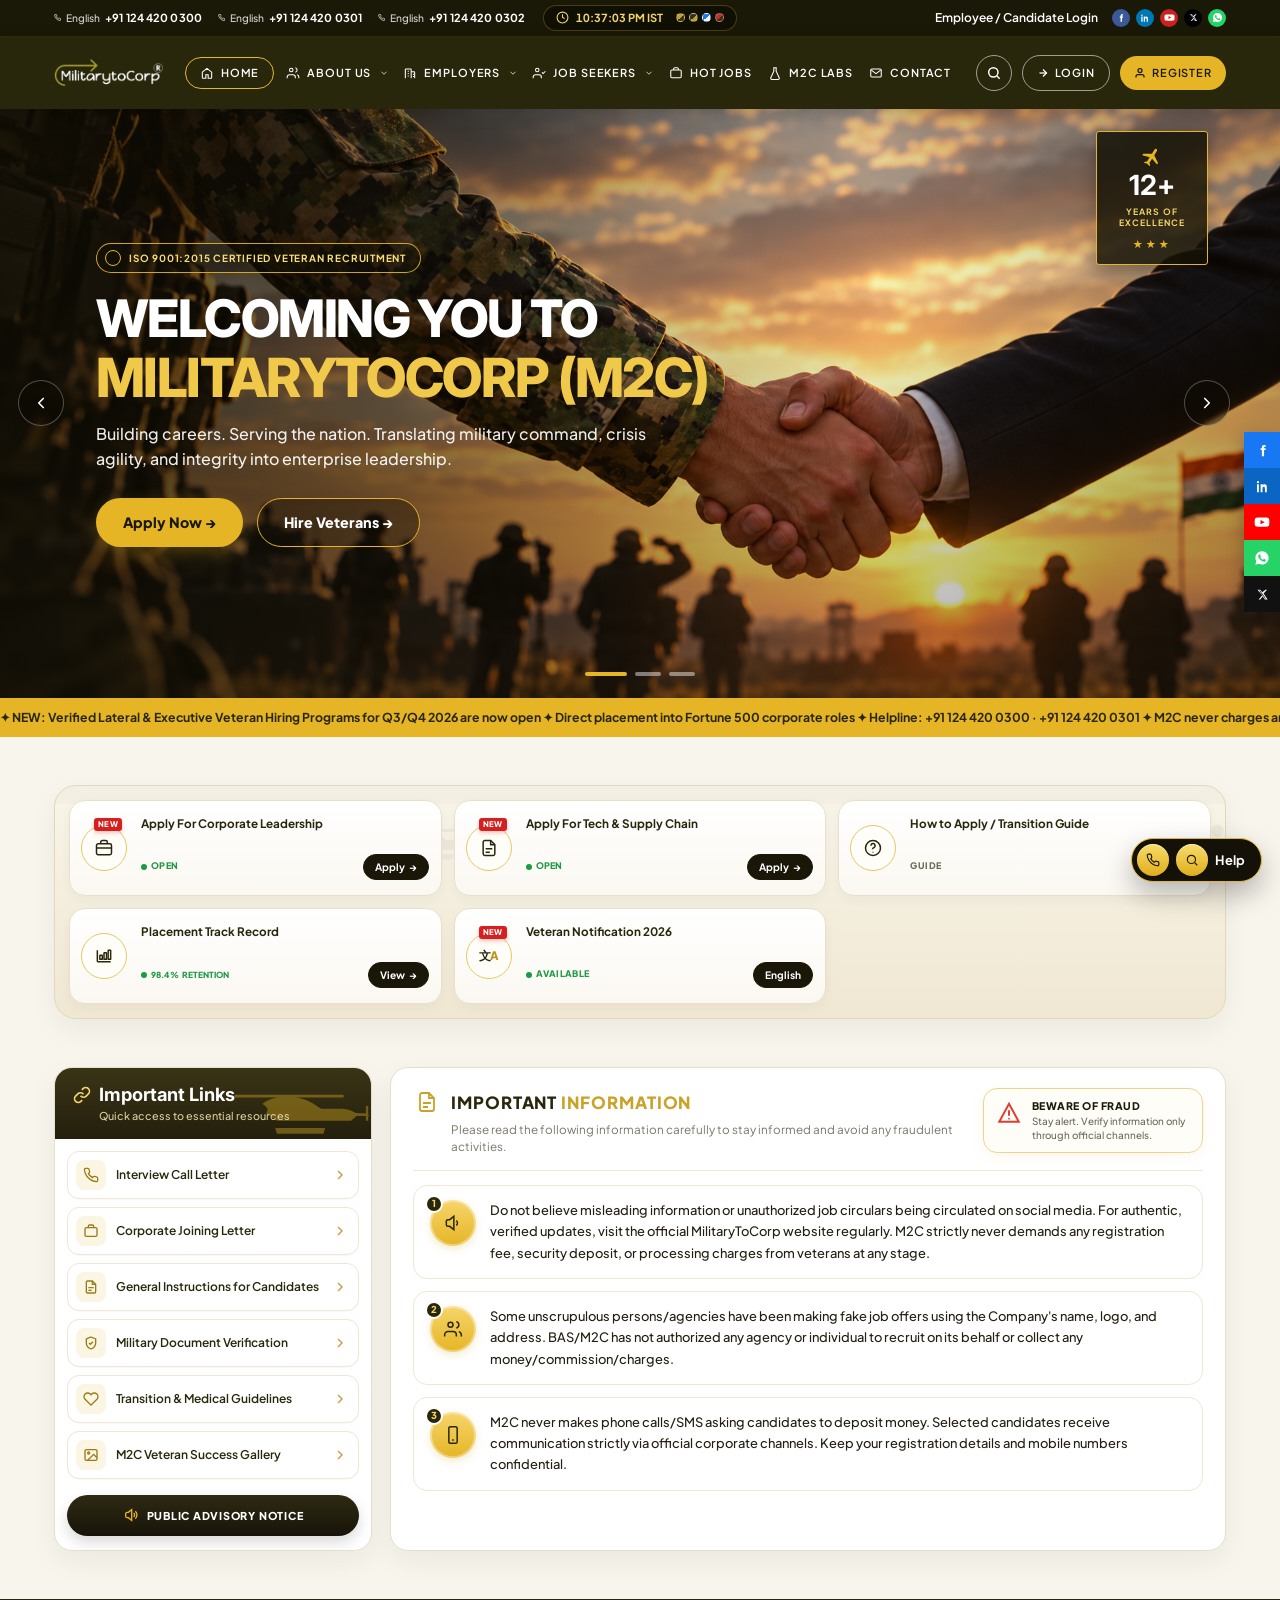
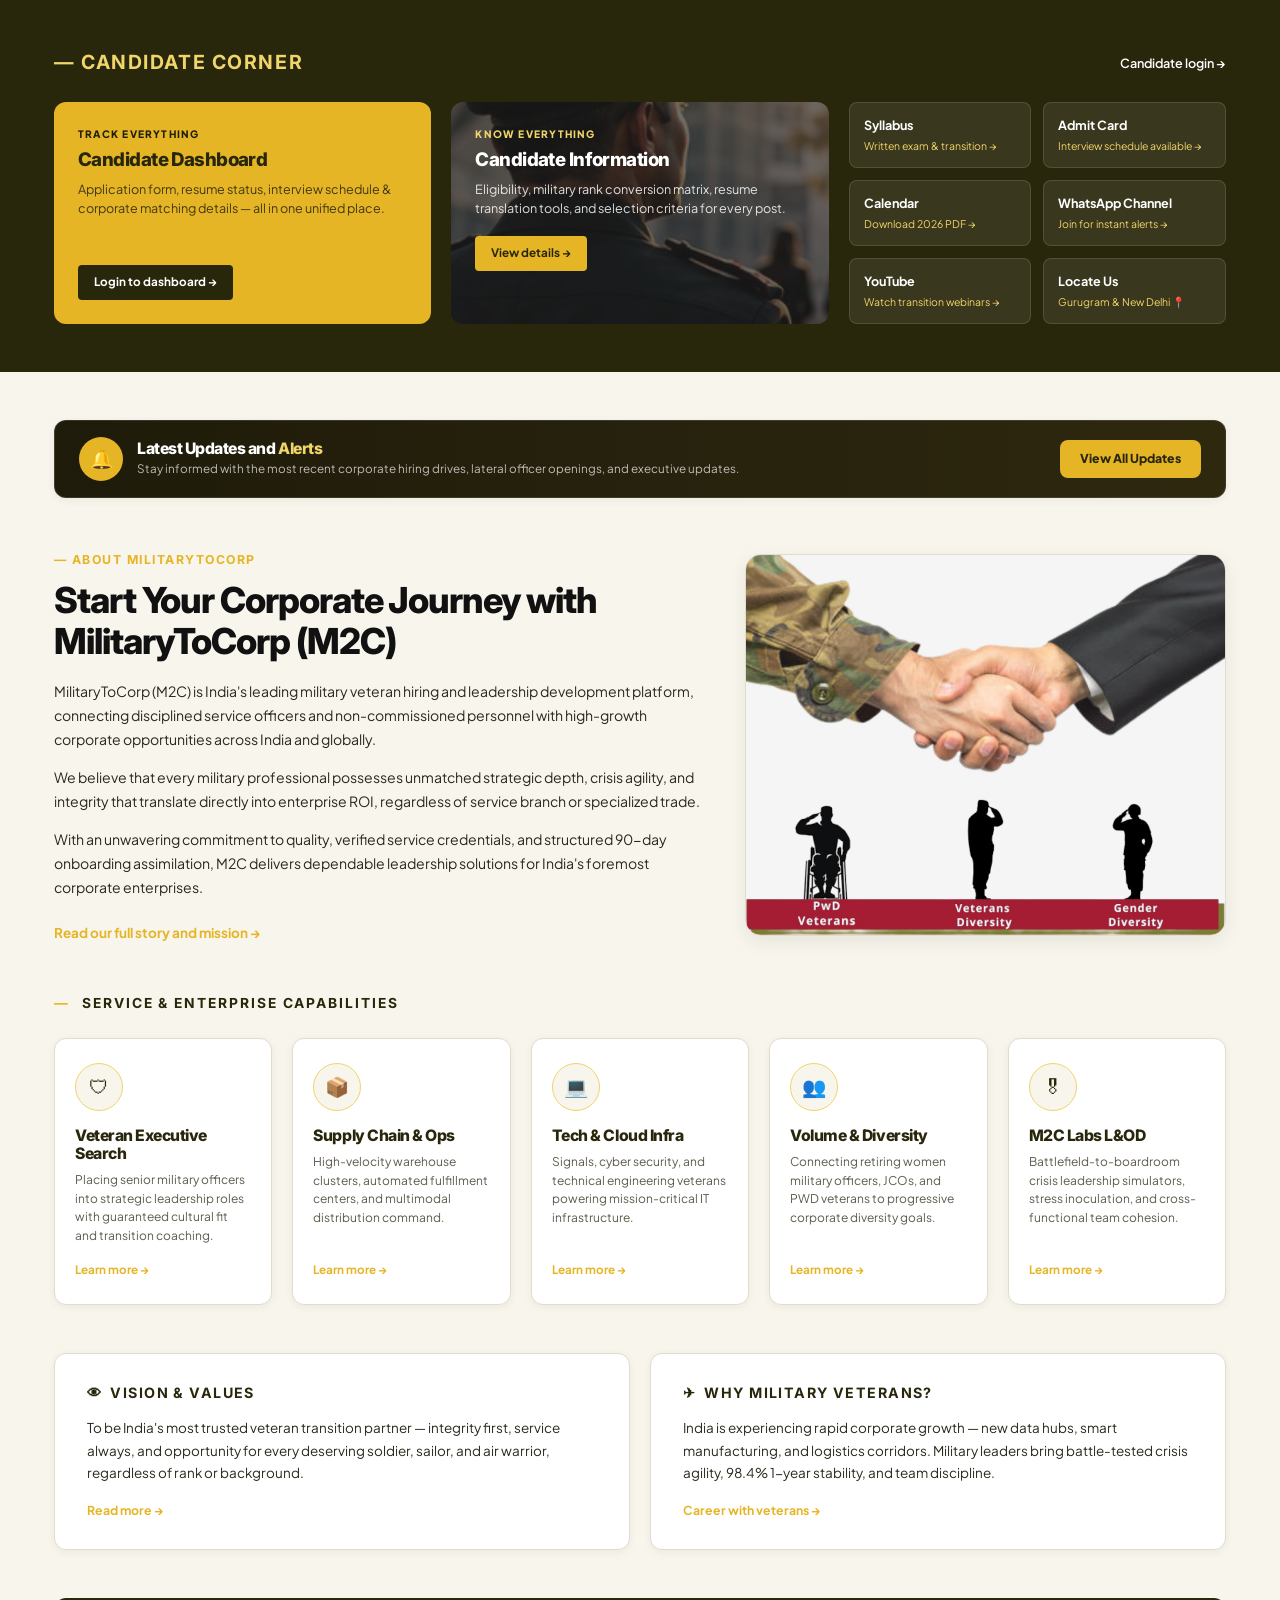
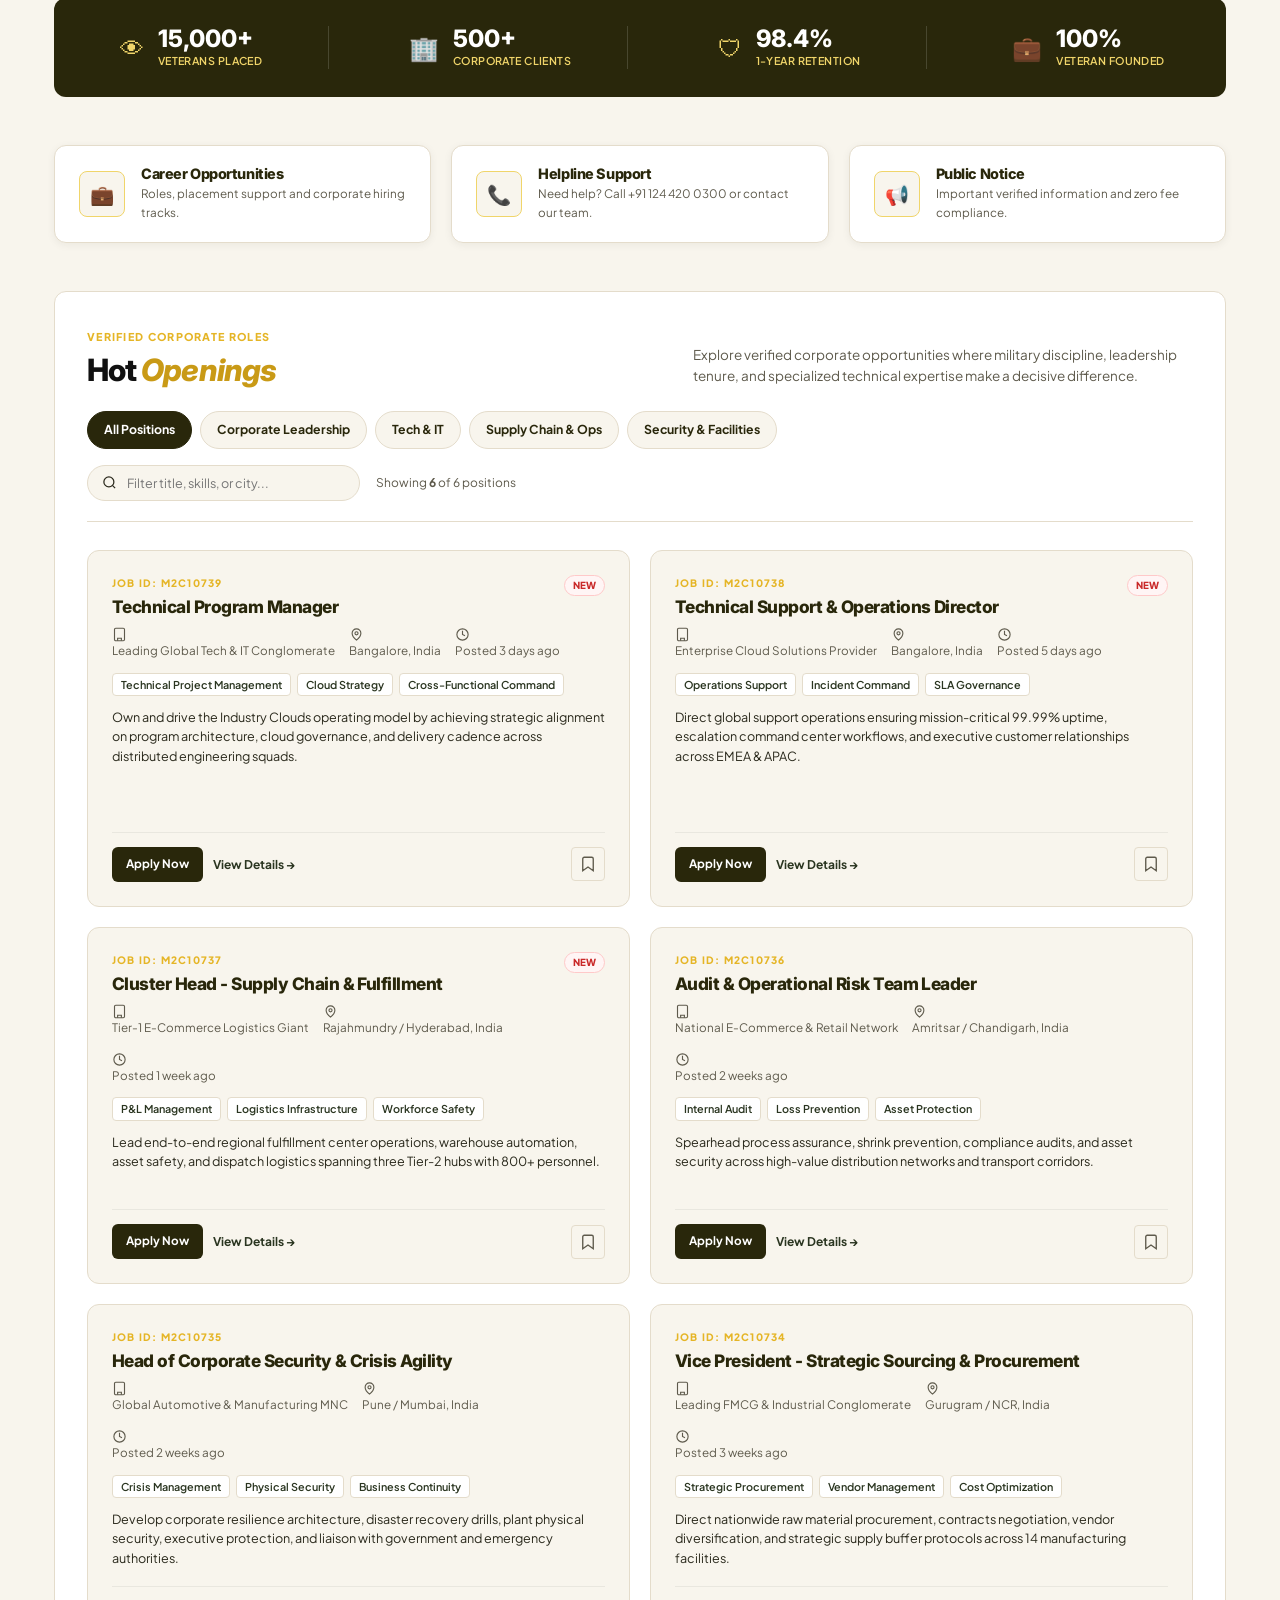
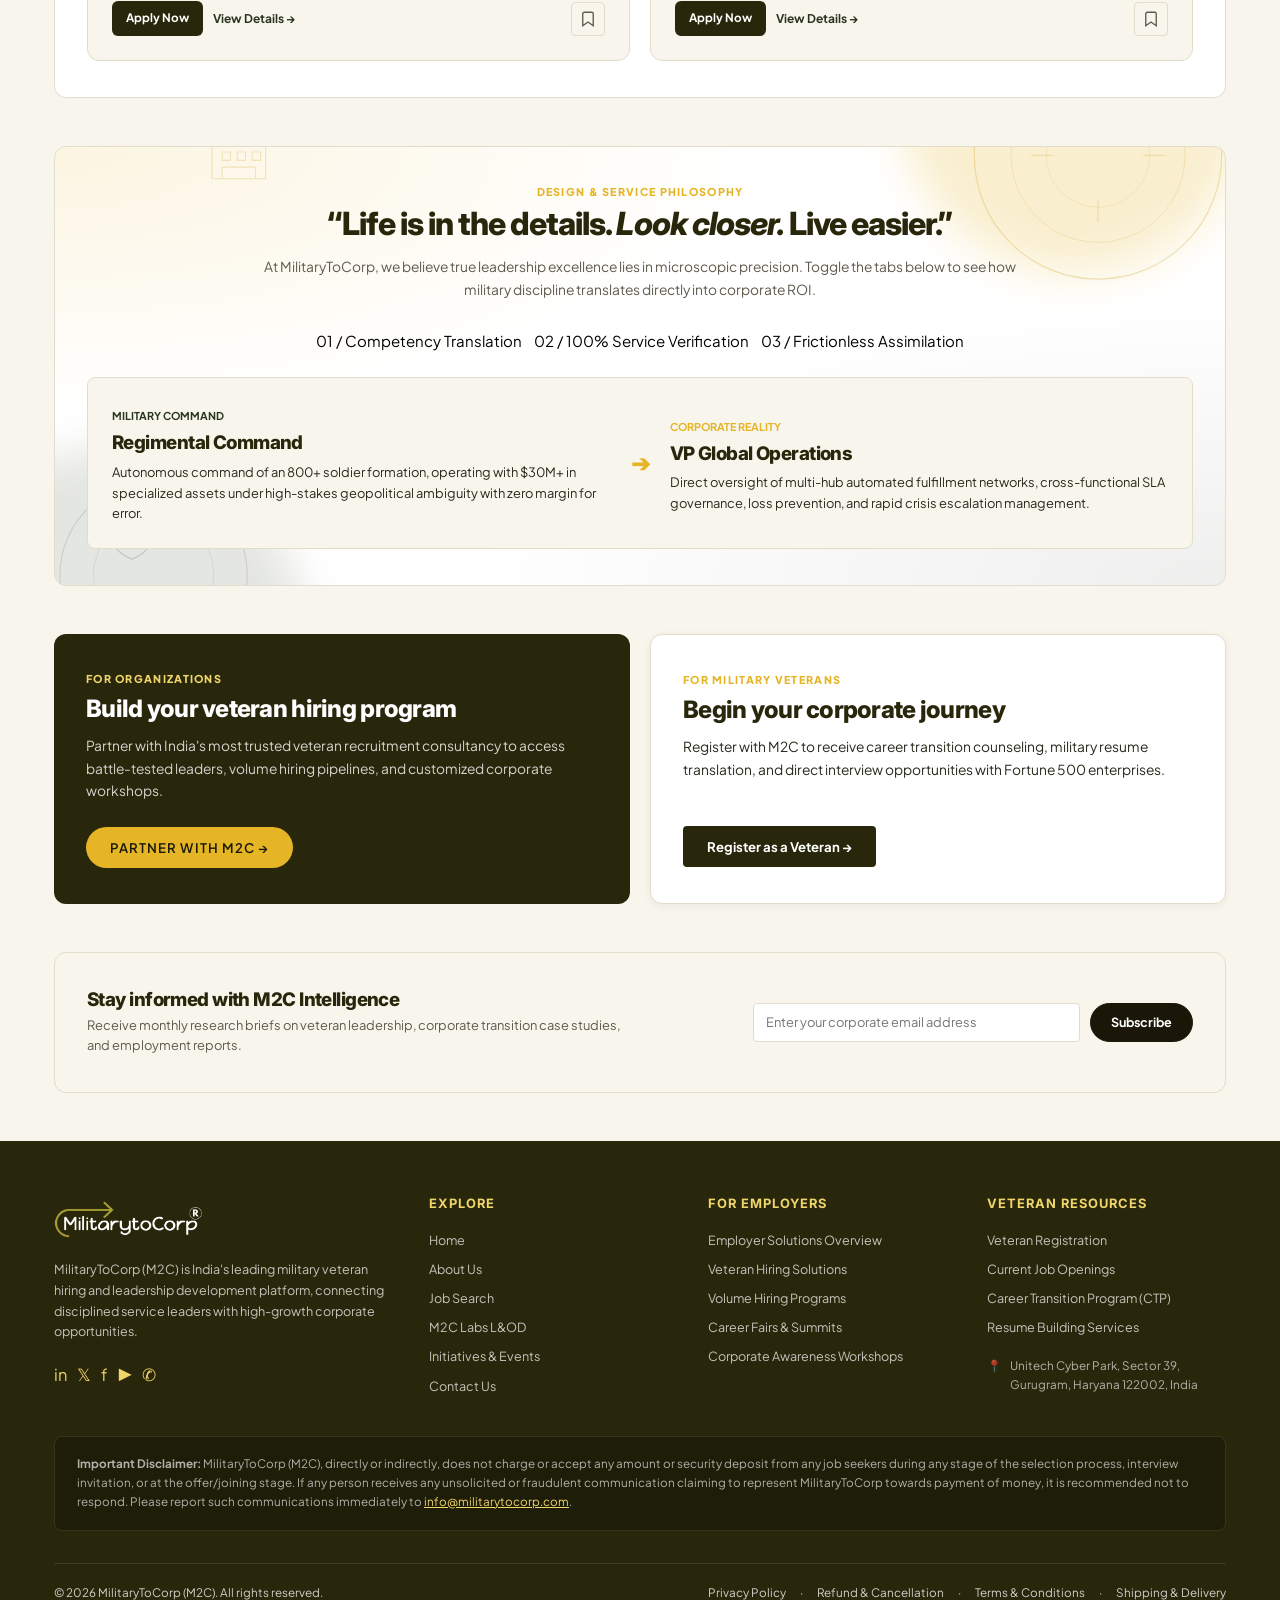
==== index.html @ 1c0c1bf8 "Publish the MilitaryToCorp site so it can be hosted from GitHub and Vercel. Co-authored-by: Cursor <" ====
<!DOCTYPE html>
<html lang="en">
<head>
  <meta charset="UTF-8">
  <meta name="viewport" content="width=device-width, initial-scale=1.0">
  <meta name="description" content="MilitaryToCorp (M2C) connects India's military veterans with corporate opportunities through veteran hiring, lateral leadership search, and executive L&OD programs.">
  <meta name="theme-color" content="#29270B">
  <link rel="preload" as="image" href="assets/GoldenHourMilitaryPartnership.png">
  <title>MilitaryToCorp (M2C) | Leadership Beyond Service — Veteran Hiring &amp; Corporate Talent</title>
  <link rel="preconnect" href="https://fonts.googleapis.com">
  <link rel="preconnect" href="https://fonts.gstatic.com" crossorigin>
  <link rel="stylesheet" href="styles.css">
</head>
<body>

  <!-- =========================================================================
       1. TOP CONTACT STRIP (Reference Screenshot 1)
       ========================================================================= -->
  <aside class="top-contact-bar" aria-label="Contact and System Info">
    <div class="container top-contact-inner">
      
      <!-- Phone numbers -->
      <div class="top-phone-list">
        <a href="tel:+911244200300" class="top-phone-item">
          <svg width="13" height="13" viewBox="0 0 24 24" fill="none" stroke="currentColor" stroke-width="2.2"><path d="M22 16.92v3a2 2 0 0 1-2.18 2 19.79 19.79 0 0 1-8.63-3.07 19.5 19.5 0 0 1-6-6 19.79 19.79 0 0 1-3.07-8.67A2 2 0 0 1 4.11 2h3a2 2 0 0 1 2 1.72 12.84 12.84 0 0 0 .7 2.81 2 2 0 0 1-.45 2.11L8.09 9.91a16 16 0 0 0 6 6l1.27-1.27a2 2 0 0 1 2.11-.45 12.84 12.84 0 0 0 2.81.7A2 2 0 0 1 22 16.92z"/></svg>
          <small>English</small> <strong>+91 124 420 0300</strong>
        </a>
        <a href="tel:+911244200301" class="top-phone-item">
          <svg width="13" height="13" viewBox="0 0 24 24" fill="none" stroke="currentColor" stroke-width="2.2"><path d="M22 16.92v3a2 2 0 0 1-2.18 2 19.79 19.79 0 0 1-8.63-3.07 19.5 19.5 0 0 1-6-6 19.79 19.79 0 0 1-3.07-8.67A2 2 0 0 1 4.11 2h3a2 2 0 0 1 2 1.72 12.84 12.84 0 0 0 .7 2.81 2 2 0 0 1-.45 2.11L8.09 9.91a16 16 0 0 0 6 6l1.27-1.27a2 2 0 0 1 2.11-.45 12.84 12.84 0 0 0 2.81.7A2 2 0 0 1 22 16.92z"/></svg>
          <small>English</small> <strong>+91 124 420 0301</strong>
        </a>
        <a href="tel:+911244200302" class="top-phone-item">
          <svg width="13" height="13" viewBox="0 0 24 24" fill="none" stroke="currentColor" stroke-width="2.2"><path d="M22 16.92v3a2 2 0 0 1-2.18 2 19.79 19.79 0 0 1-8.63-3.07 19.5 19.5 0 0 1-6-6 19.79 19.79 0 0 1-3.07-8.67A2 2 0 0 1 4.11 2h3a2 2 0 0 1 2 1.72 12.84 12.84 0 0 0 .7 2.81 2 2 0 0 1-.45 2.11L8.09 9.91a16 16 0 0 0 6 6l1.27-1.27a2 2 0 0 1 2.11-.45 12.84 12.84 0 0 0 2.81.7A2 2 0 0 1 22 16.92z"/></svg>
          <small>English</small> <strong>+91 124 420 0302</strong>
        </a>
      </div>

      <!-- Live Clock & Theme Dots -->
      <div class="top-clock-pill">
        <svg width="13" height="13" viewBox="0 0 24 24" fill="none" stroke="currentColor" stroke-width="2"><circle cx="12" cy="12" r="10"/><polyline points="12 6 12 12 16 14"/></svg>
        <span id="liveClock">12:20:00 PM IST</span>
        <div class="top-theme-dots" title="Color Accessibility Harmony">
          <span class="theme-dot" style="background: linear-gradient(135deg, #c59e2a 50%, #373315 50%);"></span>
          <span class="theme-dot" style="background: linear-gradient(135deg, #2a3520 50%, #c59e2a 50%);"></span>
          <span class="theme-dot" style="background: linear-gradient(135deg, #1877f2 50%, #faf7ef 50%);"></span>
          <span class="theme-dot" style="background: linear-gradient(135deg, #c92a2a 50%, #373315 50%);"></span>
        </div>
      </div>

      <!-- Right Group: Login & Social Icons -->
      <div class="top-right-group">
        <a href="https://www.militarytocorp.com/job-seeker/login" class="top-auth-text-link" target="_blank" rel="noopener">Employee / Candidate Login</a>
        <div class="top-social-icons">
          <a href="https://www.facebook.com/militarytocorp" class="top-social-icon social-fb" target="_blank" rel="noopener" aria-label="Facebook"><svg viewBox="0 0 24 24" width="10" height="10" fill="currentColor" aria-hidden="true"><path d="M14.5 8.5V6.8c0-.7.5-1 1.2-1H17V3h-2.2C12.2 3 11 4.4 11 6.6v1.9H9v2.8h2V21h3.5v-9.7h2.3l.4-2.8h-2.7z"/></svg></a>
          <a href="https://www.linkedin.com/company/militarytocorp/" class="top-social-icon social-in" target="_blank" rel="noopener" aria-label="LinkedIn"><svg viewBox="0 0 24 24" width="10" height="10" fill="currentColor" aria-hidden="true"><path d="M4.7 3.3a1.8 1.8 0 1 0 0 3.6 1.8 1.8 0 0 0 0-3.6zM3.2 8.3h3V21h-3V8.3zM9.3 8.3h2.9v1.7h.1c.4-.8 1.4-1.6 2.9-1.6 3.1 0 3.7 2 3.7 4.7V21h-3v-5.6c0-1.3 0-3-1.8-3s-2.1 1.4-2.1 2.9V21h-3V8.3z"/></svg></a>
          <a href="https://www.youtube.com/@militarytocorp" class="top-social-icon social-yt" target="_blank" rel="noopener" aria-label="YouTube"><svg viewBox="0 0 24 24" width="11" height="11" fill="currentColor" aria-hidden="true"><path d="M23 12.2s0-3.2-.4-4.6c-.2-.9-.9-1.6-1.8-1.8C19.2 5.4 12 5.4 12 5.4s-7.2 0-8.8.4c-.9.2-1.6.9-1.8 1.8C1 9 1 12.2 1 12.2s0 3.2.4 4.6c.2.9.9 1.6 1.8 1.8 1.6.4 8.8.4 8.8.4s7.2 0 8.8-.4c.9-.2 1.6-.9 1.8-1.8.4-1.4.4-4.6.4-4.6zM9.8 15.5v-6.6l6.2 3.3-6.2 3.3z"/></svg></a>
          <a href="https://twitter.com/militarytocorp" class="top-social-icon social-tw" target="_blank" rel="noopener" aria-label="X (Twitter)"><svg viewBox="0 0 24 24" width="9" height="9" fill="currentColor" aria-hidden="true"><path d="M17.6 3H20.4l-6.4 7.3L21.5 21h-5.1l-4-5.2L7.7 21H4.8l6.8-7.8L2.7 3h5.2l3.6 4.8L17.6 3zm-1 16.2h1.6L7.5 4.7H5.8l10.8 14.5z"/></svg></a>
          <a href="https://whatsapp.com/channel/0029VbAuo9C6xCSLjGIOFV0A" class="top-social-icon social-wa" target="_blank" rel="noopener" aria-label="WhatsApp"><svg viewBox="0 0 24 24" width="11" height="11" fill="currentColor" aria-hidden="true"><path d="M12.04 2C6.58 2 2.15 6.4 2.15 11.83c0 1.74.46 3.44 1.34 4.94L2 22l5.39-1.41a10 10 0 0 0 4.65 1.18h.01c5.46 0 9.89-4.4 9.89-9.83C21.94 6.4 17.5 2 12.04 2zm5.76 14.15c-.24.67-1.4 1.28-1.94 1.36-.5.08-1.12.11-1.81-.11-.41-.14-.95-.31-1.63-.61-2.87-1.24-4.74-4.13-4.88-4.32-.14-.19-1.16-1.54-1.16-2.94s.73-2.08 1-2.37c.24-.27.64-.4 1.02-.4.12 0 .23 0 .33.01.3.01.44.03.64.49.24.57.82 1.98.89 2.12.07.15.12.32.02.51-.09.19-.14.31-.28.48-.14.16-.29.36-.41.48-.14.14-.28.29-.12.56.16.27.7 1.15 1.5 1.86 1.03.92 1.9 1.2 2.17 1.34.27.13.43.11.59-.07.16-.18.68-.79.86-1.06.18-.27.36-.22.6-.13.24.09 1.54.73 1.8.86.27.13.44.2.51.31.06.11.06.64-.18 1.31z"/></svg></a>
        </div>
      </div>

    </div>
  </aside>

  <!-- =========================================================================
       3. SOLID DARK OLIVE NAVIGATION BAR
       ========================================================================= -->
  <nav class="main-nav-bar" id="mainHeader" aria-label="Main Navigation">
    <div class="container main-nav-inner">

      <div class="nav-left-cluster">
        <a href="index.html" class="nav-brand-link" aria-label="MilitaryToCorp Homepage">
          <img src="assets/logo.png" alt="MilitaryToCorp" class="nav-brand-logo" width="150" height="36">
        </a>

      <!-- Primary Nav Menu -->
      <ul class="nav-menu-list">
        <li>
          <a href="index.html" class="nav-item-link is-home-active" aria-current="page">
            <svg class="nav-ico" width="14" height="14" viewBox="0 0 24 24" fill="none" stroke="currentColor" stroke-width="1.8" aria-hidden="true"><path d="M4 10.5 12 4l8 6.5V20a1 1 0 0 1-1 1h-5v-6H10v6H5a1 1 0 0 1-1-1z"/></svg>
            Home
          </a>
        </li>

        <!-- About Us Dropdown -->
        <li class="nav-item-dropdown">
          <button type="button" class="nav-dropdown-btn" aria-haspopup="true" aria-expanded="false">
            <svg class="nav-ico" width="14" height="14" viewBox="0 0 24 24" fill="none" stroke="currentColor" stroke-width="1.8" aria-hidden="true"><path d="M16 21v-2a4 4 0 0 0-4-4H6a4 4 0 0 0-4 4v2"/><circle cx="9" cy="7" r="3"/><path d="M22 21v-2a4 4 0 0 0-3-3.87"/><path d="M16 3.13a4 4 0 0 1 0 7.75"/></svg>
            About Us
            <svg class="nav-chev" width="10" height="10" viewBox="0 0 24 24" fill="none" stroke="currentColor" stroke-width="2.2"><polyline points="6 9 12 15 18 9"/></svg>
          </button>
          <div class="nav-dropdown-panel" role="menu">
            <a href="about-us.html" class="dropdown-link-item" role="menuitem">About Us Overview</a>
            <a href="about-us.html#philosophy" class="dropdown-link-item" role="menuitem">Our Philosophy</a>
            <a href="about-us.html#vision" class="dropdown-link-item" role="menuitem">Our Vision &amp; Values</a>
            <a href="about-us.html#mission" class="dropdown-link-item" role="menuitem">Our Mission</a>
            <a href="about-us.html#story" class="dropdown-link-item" role="menuitem">Our Story</a>
            <a href="about-us.html#people" class="dropdown-link-item" role="menuitem">Our Leadership Team</a>
          </div>
        </li>

        <!-- Employers Dropdown -->
        <li class="nav-item-dropdown">
          <button type="button" class="nav-dropdown-btn" aria-haspopup="true" aria-expanded="false">
            <svg class="nav-ico" width="14" height="14" viewBox="0 0 24 24" fill="none" stroke="currentColor" stroke-width="1.8" aria-hidden="true"><path d="M4 21V6a1 1 0 0 1 1-1h8a1 1 0 0 1 1 1v15"/><path d="M14 10h5a1 1 0 0 1 1 1v10"/><path d="M8 9h2M8 13h2M8 17h2M17 14h2M17 18h2"/></svg>
            Employers
            <svg class="nav-chev" width="10" height="10" viewBox="0 0 24 24" fill="none" stroke="currentColor" stroke-width="2.2"><polyline points="6 9 12 15 18 9"/></svg>
          </button>
          <div class="nav-dropdown-panel" role="menu">
            <a href="employers.html" class="dropdown-link-item" role="menuitem">Employer Solutions Overview</a>
            <a href="employers.html#hire-veterans" class="dropdown-link-item" role="menuitem">Veteran Hiring Solutions</a>
            <a href="employers.html#volume-hiring" class="dropdown-link-item" role="menuitem">Volume &amp; Diversity Hiring</a>
            <a href="employers.html#career-fairs" class="dropdown-link-item" role="menuitem">Career Fairs &amp; Summits</a>
          </div>
        </li>

        <!-- Job Seekers Dropdown -->
        <li class="nav-item-dropdown">
          <button type="button" class="nav-dropdown-btn" aria-haspopup="true" aria-expanded="false">
            <svg class="nav-ico" width="14" height="14" viewBox="0 0 24 24" fill="none" stroke="currentColor" stroke-width="1.8" aria-hidden="true"><path d="M16 21v-2a4 4 0 0 0-4-4H6a4 4 0 0 0-4 4v2"/><circle cx="9" cy="7" r="3"/><path d="m17 11 2 2 4-4"/></svg>
            Job Seekers
            <svg class="nav-chev" width="10" height="10" viewBox="0 0 24 24" fill="none" stroke="currentColor" stroke-width="2.2"><polyline points="6 9 12 15 18 9"/></svg>
          </button>
          <div class="nav-dropdown-panel" role="menu">
            <a href="job-search.html" class="dropdown-link-item" role="menuitem">Explore Job Search</a>
            <a href="https://www.militarytocorp.com/job-seeker/registration" class="dropdown-link-item" target="_blank" rel="noopener" role="menuitem">Veteran Registration</a>
            <a href="job-search.html#transition-services" class="dropdown-link-item" role="menuitem">Career Transition Program (CTP)</a>
            <a href="job-search.html#resume-services" class="dropdown-link-item" role="menuitem">Military Resume Translation</a>
          </div>
        </li>

        <li><a href="#hot-jobs" class="nav-item-link"><svg class="nav-ico" width="14" height="14" viewBox="0 0 24 24" fill="none" stroke="currentColor" stroke-width="1.8" aria-hidden="true"><rect x="3" y="7" width="18" height="13" rx="2"/><path d="M8 7V5a2 2 0 0 1 2-2h4a2 2 0 0 1 2 2v2"/></svg>Hot Jobs</a></li>
        <li><a href="m2c-labs.html" class="nav-item-link"><svg class="nav-ico" width="14" height="14" viewBox="0 0 24 24" fill="none" stroke="currentColor" stroke-width="1.8" aria-hidden="true"><path d="M9 3h6M10 3v6L4.8 20.2A2 2 0 0 0 6.6 23h10.8a2 2 0 0 0 1.8-2.8L14 9V3"/></svg>M2C Labs</a></li>
        <li><a href="contact-us.html" class="nav-item-link"><svg class="nav-ico" width="14" height="14" viewBox="0 0 24 24" fill="none" stroke="currentColor" stroke-width="1.8" aria-hidden="true"><rect x="3" y="5" width="18" height="14" rx="2"/><path d="m4 7 8 6 8-6"/></svg>Contact</a></li>
      </ul>
      </div>

      <!-- Right Nav Buttons -->
      <div class="nav-actions-right">
        <a href="job-search.html" class="nav-search-btn" aria-label="Search jobs">
          <svg width="16" height="16" viewBox="0 0 24 24" fill="none" stroke="currentColor" stroke-width="2.2"><circle cx="11" cy="11" r="7"/><line x1="20.5" y1="20.5" x2="16.5" y2="16.5"/></svg>
        </a>
        <a href="https://www.militarytocorp.com/job-seeker/login" class="nav-btn-outline" target="_blank" rel="noopener">
          <svg width="12" height="12" viewBox="0 0 24 24" fill="none" stroke="currentColor" stroke-width="2.5"><line x1="5" y1="12" x2="19" y2="12"/><polyline points="12 5 19 12 12 19"/></svg>
          Login
        </a>
        <a href="https://www.militarytocorp.com/job-seeker/registration" class="nav-btn-gold" target="_blank" rel="noopener">
          <svg width="12" height="12" viewBox="0 0 24 24" fill="none" stroke="currentColor" stroke-width="2.5"><path d="M20 21v-2a4 4 0 0 0-4-4H8a4 4 0 0 0-4 4v2"/><circle cx="12" cy="7" r="4"/></svg>
          Register
        </a>
        <button type="button" class="nav-menu-toggle" id="menuToggle" aria-label="Toggle navigation menu">
          ☰
        </button>
      </div>

    </div>
  </nav>

  <!-- Mobile Drawer Backdrop & Drawer -->
  <div class="mobile-drawer-backdrop" id="mobileDrawerBackdrop"></div>
  <aside class="mobile-drawer" id="mobileDrawer" aria-label="Mobile Navigation Drawer">
    <div class="mobile-drawer-header">
      <img src="assets/logo.png" alt="MilitaryToCorp Logo" width="140" height="42">
      <button type="button" class="mobile-drawer-close" id="mobileDrawerClose" aria-label="Close Navigation">✕</button>
    </div>
    <div class="mobile-nav-list">
      <a href="index.html" class="mobile-nav-link is-active">Home</a>
      <div class="mobile-nav-group-title">Company</div>
      <a href="about-us.html" class="mobile-nav-link">About Us Overview</a>
      <a href="about-us.html#philosophy" class="mobile-nav-link">Our Philosophy</a>
      <a href="about-us.html#vision" class="mobile-nav-link">Our Vision &amp; Mission</a>
      <a href="about-us.html#people" class="mobile-nav-link">Our Leadership</a>
      <div class="mobile-nav-group-title">Solutions</div>
      <a href="employers.html" class="mobile-nav-link">Employer Solutions</a>
      <a href="employers.html#hire-veterans" class="mobile-nav-link">Hire Veterans</a>
      <a href="m2c-labs.html" class="mobile-nav-link">M2C Labs L&amp;OD</a>
      <div class="mobile-nav-group-title">Careers &amp; Candidates</div>
      <a href="job-search.html" class="mobile-nav-link">Search Jobs</a>
      <a href="#hot-jobs" class="mobile-nav-link">Hot Openings</a>
      <a href="https://www.militarytocorp.com/job-seeker/registration" class="mobile-nav-link" target="_blank">Veteran Registration</a>
      <a href="contact-us.html" class="mobile-nav-link">Contact Us</a>
    </div>
    <div class="mobile-drawer-footer">
      <a href="employers.html" class="btn btn-forest" style="display: block; text-align: center; margin-bottom: 8px;">Hire Veterans →</a>
      <a href="https://www.militarytocorp.com/job-seeker/login" class="btn btn-outline-champagne" target="_blank" style="display: block; text-align: center;">Candidate Login</a>
    </div>
  </aside>

  <!-- =========================================================================
       FLOATING DOCKS: Right Social Dock & Bottom Help Pill (Reference Screenshot 1)
       ========================================================================= -->
  <div class="floating-social-dock" aria-label="Quick Social Links">
    <a href="https://www.facebook.com/militarytocorp" class="dock-btn dock-fb" target="_blank" rel="noopener" aria-label="Facebook"><svg viewBox="0 0 24 24" width="15" height="15" fill="currentColor" aria-hidden="true"><path d="M14.5 8.5V6.8c0-.7.5-1 1.2-1H17V3h-2.2C12.2 3 11 4.4 11 6.6v1.9H9v2.8h2V21h3.5v-9.7h2.3l.4-2.8h-2.7z"/></svg></a>
    <a href="https://www.linkedin.com/company/militarytocorp/" class="dock-btn dock-in" target="_blank" rel="noopener" aria-label="LinkedIn"><svg viewBox="0 0 24 24" width="15" height="15" fill="currentColor" aria-hidden="true"><path d="M4.7 3.3a1.8 1.8 0 1 0 0 3.6 1.8 1.8 0 0 0 0-3.6zM3.2 8.3h3V21h-3V8.3zM9.3 8.3h2.9v1.7h.1c.4-.8 1.4-1.6 2.9-1.6 3.1 0 3.7 2 3.7 4.7V21h-3v-5.6c0-1.3 0-3-1.8-3s-2.1 1.4-2.1 2.9V21h-3V8.3z"/></svg></a>
    <a href="https://www.youtube.com/@militarytocorp" class="dock-btn dock-yt" target="_blank" rel="noopener" aria-label="YouTube"><svg viewBox="0 0 24 24" width="16" height="16" fill="currentColor" aria-hidden="true"><path d="M23 12.2s0-3.2-.4-4.6c-.2-.9-.9-1.6-1.8-1.8C19.2 5.4 12 5.4 12 5.4s-7.2 0-8.8.4c-.9.2-1.6.9-1.8 1.8C1 9 1 12.2 1 12.2s0 3.2.4 4.6c.2.9.9 1.6 1.8 1.8 1.6.4 8.8.4 8.8.4s7.2 0 8.8-.4c.9-.2 1.6-.9 1.8-1.8.4-1.4.4-4.6.4-4.6zM9.8 15.5v-6.6l6.2 3.3-6.2 3.3z"/></svg></a>
    <a href="https://whatsapp.com/channel/0029VbAuo9C6xCSLjGIOFV0A" class="dock-btn dock-wa" target="_blank" rel="noopener" aria-label="WhatsApp"><svg viewBox="0 0 24 24" width="16" height="16" fill="currentColor" aria-hidden="true"><path d="M12.04 2C6.58 2 2.15 6.4 2.15 11.83c0 1.74.46 3.44 1.34 4.94L2 22l5.39-1.41a10 10 0 0 0 4.65 1.18h.01c5.46 0 9.89-4.4 9.89-9.83C21.94 6.4 17.5 2 12.04 2zm5.76 14.15c-.24.67-1.4 1.28-1.94 1.36-.5.08-1.12.11-1.81-.11-.41-.14-.95-.31-1.63-.61-2.87-1.24-4.74-4.13-4.88-4.32-.14-.19-1.16-1.54-1.16-2.94s.73-2.08 1-2.37c.24-.27.64-.4 1.02-.4.12 0 .23 0 .33.01.3.01.44.03.64.49.24.57.82 1.98.89 2.12.07.15.12.32.02.51-.09.19-.14.31-.28.48-.14.16-.29.36-.41.48-.14.14-.28.29-.12.56.16.27.7 1.15 1.5 1.86 1.03.92 1.9 1.2 2.17 1.34.27.13.43.11.59-.07.16-.18.68-.79.86-1.06.18-.27.36-.22.6-.13.24.09 1.54.73 1.8.86.27.13.44.2.51.31.06.11.06.64-.18 1.31z"/></svg></a>
    <a href="https://twitter.com/militarytocorp" class="dock-btn dock-tg" target="_blank" rel="noopener" aria-label="X (Twitter)"><svg viewBox="0 0 24 24" width="13" height="13" fill="currentColor" aria-hidden="true"><path d="M17.6 3H20.4l-6.4 7.3L21.5 21h-5.1l-4-5.2L7.7 21H4.8l6.8-7.8L2.7 3h5.2l3.6 4.8L17.6 3zm-1 16.2h1.6L7.5 4.7H5.8l10.8 14.5z"/></svg></a>
  </div>

  <div class="floating-help-pill" role="button" tabindex="0" aria-label="Instant Assistance Helpline">
    <span class="help-icon-circle" aria-hidden="true">
      <svg width="14" height="14" viewBox="0 0 24 24" fill="none" stroke="currentColor" stroke-width="2"><path d="M22 16.92v3a2 2 0 0 1-2.18 2 19.79 19.79 0 0 1-8.63-3.07 19.5 19.5 0 0 1-6-6 19.79 19.79 0 0 1-3.07-8.67A2 2 0 0 1 4.11 2h3a2 2 0 0 1 2 1.72 12.84 12.84 0 0 0 .7 2.81 2 2 0 0 1-.45 2.11L8.09 9.91a16 16 0 0 0 6 6l1.27-1.27a2 2 0 0 1 2.11-.45 12.84 12.84 0 0 0 2.81.7A2 2 0 0 1 22 16.92z"/></svg>
    </span>
    <span class="help-icon-circle" aria-hidden="true">
      <svg width="14" height="14" viewBox="0 0 24 24" fill="none" stroke="currentColor" stroke-width="2"><circle cx="11" cy="11" r="7"/><line x1="21" y1="21" x2="16.65" y2="16.65"/></svg>
    </span>
    <span>Help</span>
  </div>

  <main id="mainContent">

    <!-- =========================================================================
         4. HERO SECTION WITH EXCELLENCE SHIELD (Reference Screenshot 1)
         ========================================================================= -->
    <section class="hero-ref-banner" aria-label="Hero Introduction">
      <img src="assets/GoldenHourMilitaryPartnership.png" alt="Military professional shaking hands with a corporate leader at sunset" class="hero-ref-bg">
      <div class="hero-ref-overlay"></div>

      <div class="hero-excellence-shield">
        <div class="shield-icon" aria-hidden="true">
          <svg width="22" height="22" viewBox="0 0 24 24" fill="currentColor"><path d="M21 16v-2l-8-5V3.5a1.5 1.5 0 0 0-3 0V9l-8 5v2l8-2.5V19l-2 1.5V22l3.5-1 3.5 1v-1.5L13 19v-5.5l8 2.5z"/></svg>
        </div>
        <div class="shield-number">12+</div>
        <span class="shield-label">Years of<br>Excellence</span>
        <div class="shield-stars" aria-hidden="true">★★★</div>
      </div>

      <button type="button" class="hero-carousel-arrow arrow-prev" aria-label="Previous Slide">
        <svg width="18" height="18" viewBox="0 0 24 24" fill="none" stroke="currentColor" stroke-width="2.2" stroke-linecap="round" stroke-linejoin="round"><polyline points="15 18 9 12 15 6"/></svg>
      </button>
      <button type="button" class="hero-carousel-arrow arrow-next" aria-label="Next Slide">
        <svg width="18" height="18" viewBox="0 0 24 24" fill="none" stroke="currentColor" stroke-width="2.2" stroke-linecap="round" stroke-linejoin="round"><polyline points="9 18 15 12 9 6"/></svg>
      </button>

      <div class="hero-ref-content-wrap">
        <div class="hero-ref-copy">
          <span class="hero-cert-pill">
            <span class="hero-cert-dot" aria-hidden="true"></span>
            ISO 9001:2015 Certified Veteran Recruitment
          </span>
          <h1 class="hero-ref-heading">
            <span class="hero-line-welcome">WELCOMING YOU TO</span>
            <span class="hero-line-brand">MILITARYTOCORP (M2C)</span>
          </h1>
          <p class="hero-ref-tagline">
            Building careers. Serving the nation. Translating military command, crisis agility, and integrity into enterprise leadership.
          </p>
          <div class="hero-cta-row">
            <a href="#hot-jobs" class="hero-ref-btn">Apply Now →</a>
            <a href="employers.html" class="hero-ref-btn hero-ref-btn-secondary">Hire Veterans →</a>
          </div>
        </div>
      </div>

      <div class="hero-slide-dots" role="tablist" aria-label="Hero slides">
        <button type="button" class="hero-slide-dot is-active" data-slide="0" role="tab" aria-selected="true" aria-label="Slide 1"></button>
        <button type="button" class="hero-slide-dot" data-slide="1" role="tab" aria-selected="false" aria-label="Slide 2"></button>
        <button type="button" class="hero-slide-dot" data-slide="2" role="tab" aria-selected="false" aria-label="Slide 3"></button>
      </div>
    </section>

    <!-- =========================================================================
         5. RUNNING NEWS MARQUEE STRIP (Reference Screenshot 2)
         ========================================================================= -->
    <div class="news-marquee-strip" aria-label="Live Announcements Marquee">
      <div class="marquee-content-track">
        ✦ NEW: Verified Lateral &amp; Executive Veteran Hiring Programs for Q3/Q4 2026 are now open 
        ✦ Direct placement into Fortune 500 corporate roles 
        ✦ Helpline: <strong>+91 124 420 0300</strong> · <strong>+91 124 420 0301</strong> 
        ✦ M2C never charges any registration fees or placement commission from job-seeking military veterans 
        ✦ Beware of fake recruitment calls, unverified job offers, and money requests 
        ✦ Apply well before the closing date — fast-track interview scheduling in progress 
        ✦ M2C Labs Leadership Simulation workshops now open for enterprise registration 
        ✦ Over 15,000+ veterans placed with 98.4% 1-year retention across India 
        ✦ NEW: Verified Lateral &amp; Executive Veteran Hiring Programs for Q3/Q4 2026 are now open 
        ✦ Direct placement into Fortune 500 corporate roles 
        ✦ Helpline: <strong>+91 124 420 0300</strong> · <strong>+91 124 420 0301</strong>
      </div>
    </div>

    <!-- Container wrapper for Middle Sections -->
    <div class="container">

      <!-- =========================================================================
           6. TOP HORIZONTAL QUICK-ACTION CARDS (Reference Screenshot 2)
           ========================================================================= -->
      <section class="quick-action-strip" aria-label="Quick Action Triggers">
        <div class="quick-action-grid">

          <div class="quick-action-card">
            <div class="action-icon-circle">
              <span class="action-badge-new">NEW</span>
              <svg width="20" height="20" viewBox="0 0 24 24" fill="none" stroke="currentColor" stroke-width="1.8" aria-hidden="true"><rect x="3" y="7" width="18" height="13" rx="2"/><path d="M8 7V5a2 2 0 0 1 2-2h4a2 2 0 0 1 2 2v2"/><path d="M3 12h18"/></svg>
            </div>
            <div class="action-text-area">
              <div class="action-title">Apply For Corporate Leadership</div>
              <div class="action-status-btn-row">
                <span class="action-status-tag"><span class="status-dot" aria-hidden="true"></span>OPEN</span>
                <a href="#hot-jobs" class="action-btn-mini">Apply <span aria-hidden="true">→</span></a>
              </div>
            </div>
          </div>

          <div class="quick-action-card">
            <div class="action-icon-circle">
              <span class="action-badge-new">NEW</span>
              <svg width="20" height="20" viewBox="0 0 24 24" fill="none" stroke="currentColor" stroke-width="1.8" aria-hidden="true"><path d="M14 3H7a2 2 0 0 0-2 2v14a2 2 0 0 0 2 2h10a2 2 0 0 0 2-2V8z"/><path d="M14 3v5h5"/><path d="M8 13h8M8 17h5"/></svg>
            </div>
            <div class="action-text-area">
              <div class="action-title">Apply For Tech &amp; Supply Chain</div>
              <div class="action-status-btn-row">
                <span class="action-status-tag"><span class="status-dot" aria-hidden="true"></span>OPEN</span>
                <a href="#hot-jobs" class="action-btn-mini">Apply <span aria-hidden="true">→</span></a>
              </div>
            </div>
          </div>

          <div class="quick-action-card">
            <div class="action-icon-circle">
              <svg width="20" height="20" viewBox="0 0 24 24" fill="none" stroke="currentColor" stroke-width="1.8" aria-hidden="true"><circle cx="12" cy="12" r="9"/><path d="M9.5 9.2a2.5 2.5 0 1 1 3.3 2.4c-.8.35-1.3.9-1.3 1.8"/><circle cx="12" cy="17" r="0.7" fill="currentColor" stroke="none"/></svg>
            </div>
            <div class="action-text-area">
              <div class="action-title">How to Apply / Transition Guide</div>
              <div class="action-status-btn-row">
                <span class="action-status-tag is-muted">GUIDE</span>
                <a href="job-search.html#transition-services" class="action-btn-mini">View <span aria-hidden="true">→</span></a>
              </div>
            </div>
          </div>

          <div class="quick-action-card">
            <div class="action-icon-circle">
              <svg width="20" height="20" viewBox="0 0 24 24" fill="none" stroke="currentColor" stroke-width="1.8" aria-hidden="true"><path d="M4 19V5M4 19h16"/><rect x="7" y="11" width="3" height="5" rx="0.5"/><rect x="12" y="8" width="3" height="8" rx="0.5"/><rect x="17" y="5" width="3" height="11" rx="0.5"/></svg>
            </div>
            <div class="action-text-area">
              <div class="action-title">Placement Track Record</div>
              <div class="action-status-btn-row">
                <span class="action-status-tag is-long"><span class="status-dot" aria-hidden="true"></span>98.4% RETENTION</span>
                <a href="#counterStrip" class="action-btn-mini">View <span aria-hidden="true">→</span></a>
              </div>
            </div>
          </div>

          <div class="quick-action-card">
            <div class="action-icon-circle">
              <span class="action-badge-new">NEW</span>
              <span class="action-lang-mark" aria-hidden="true">文<span>A</span></span>
            </div>
            <div class="action-text-area">
              <div class="action-title">Veteran Notification 2026</div>
              <div class="action-status-btn-row">
                <span class="action-status-tag"><span class="status-dot" aria-hidden="true"></span>AVAILABLE</span>
                <a href="job-search.html" class="action-btn-mini">English</a>
              </div>
            </div>
          </div>

        </div>
      </section>

      <!-- =========================================================================
           7. TWO-COLUMN: IMPORTANT LINKS VS IMPORTANT INFO (Reference Screenshot 2)
           ========================================================================= -->
      <section class="split-links-info-grid" aria-label="Important Links and Candidate Advisory">
        
        <!-- Left: Important Links Box -->
        <div class="important-links-box">
          <div class="links-header-banner">
            <div class="links-header-copy">
              <div class="links-header-title">
                <svg width="18" height="18" viewBox="0 0 24 24" fill="none" stroke="currentColor" stroke-width="2.2" aria-hidden="true"><path d="M10 13a5 5 0 0 0 7.54.54l3-3a5 5 0 0 0-7.07-7.07l-1.72 1.71"/><path d="M14 11a5 5 0 0 0-7.54-.54l-3 3a5 5 0 0 0 7.07 7.07l1.71-1.71"/></svg>
                Important Links
              </div>
              <p class="links-header-sub">Quick access to essential resources</p>
            </div>
          </div>
          <div class="links-vertical-list">
            <a href="job-search.html" class="link-chevron-item">
              <span class="link-item-main">
                <span class="link-item-icon" aria-hidden="true"><svg width="16" height="16" viewBox="0 0 24 24" fill="none" stroke="currentColor" stroke-width="2"><path d="M22 16.92v3a2 2 0 0 1-2.18 2 19.79 19.79 0 0 1-8.63-3.07 19.5 19.5 0 0 1-6-6 19.79 19.79 0 0 1-3.07-8.67A2 2 0 0 1 4.11 2h3a2 2 0 0 1 2 1.72 12.84 12.84 0 0 0 .7 2.81 2 2 0 0 1-.45 2.11L8.09 9.91a16 16 0 0 0 6 6l1.27-1.27a2 2 0 0 1 2.11-.45 12.84 12.84 0 0 0 2.81.7A2 2 0 0 1 22 16.92z"/></svg></span>
                <span class="link-item-label">Interview Call Letter</span>
              </span>
              <span class="link-chevron" aria-hidden="true"><svg width="16" height="16" viewBox="0 0 24 24" fill="none" stroke="currentColor" stroke-width="2.2"><polyline points="9 18 15 12 9 6"/></svg></span>
            </a>
            <a href="job-search.html" class="link-chevron-item">
              <span class="link-item-main">
                <span class="link-item-icon" aria-hidden="true"><svg width="16" height="16" viewBox="0 0 24 24" fill="none" stroke="currentColor" stroke-width="2"><rect x="3" y="7" width="18" height="13" rx="2"/><path d="M8 7V5a2 2 0 0 1 2-2h4a2 2 0 0 1 2 2v2"/></svg></span>
                <span class="link-item-label">Corporate Joining Letter</span>
              </span>
              <span class="link-chevron" aria-hidden="true"><svg width="16" height="16" viewBox="0 0 24 24" fill="none" stroke="currentColor" stroke-width="2.2"><polyline points="9 18 15 12 9 6"/></svg></span>
            </a>
            <a href="about-us.html#philosophy" class="link-chevron-item">
              <span class="link-item-main">
                <span class="link-item-icon" aria-hidden="true"><svg width="16" height="16" viewBox="0 0 24 24" fill="none" stroke="currentColor" stroke-width="2"><path d="M14 3H7a2 2 0 0 0-2 2v14a2 2 0 0 0 2 2h10a2 2 0 0 0 2-2V8z"/><path d="M14 3v5h5"/><path d="M8 13h8M8 17h5"/></svg></span>
                <span class="link-item-label">General Instructions for Candidates</span>
              </span>
              <span class="link-chevron" aria-hidden="true"><svg width="16" height="16" viewBox="0 0 24 24" fill="none" stroke="currentColor" stroke-width="2.2"><polyline points="9 18 15 12 9 6"/></svg></span>
            </a>
            <a href="employers.html" class="link-chevron-item">
              <span class="link-item-main">
                <span class="link-item-icon" aria-hidden="true"><svg width="16" height="16" viewBox="0 0 24 24" fill="none" stroke="currentColor" stroke-width="2"><path d="M12 3l7 3v6c0 4.2-2.8 7.4-7 9-4.2-1.6-7-4.8-7-9V6l7-3z"/><path d="M9 12l2 2 4-4"/></svg></span>
                <span class="link-item-label">Military Document Verification</span>
              </span>
              <span class="link-chevron" aria-hidden="true"><svg width="16" height="16" viewBox="0 0 24 24" fill="none" stroke="currentColor" stroke-width="2.2"><polyline points="9 18 15 12 9 6"/></svg></span>
            </a>
            <a href="job-search.html#transition-services" class="link-chevron-item">
              <span class="link-item-main">
                <span class="link-item-icon" aria-hidden="true"><svg width="16" height="16" viewBox="0 0 24 24" fill="none" stroke="currentColor" stroke-width="2"><path d="M20.84 4.61a5.5 5.5 0 0 0-7.78 0L12 5.67l-1.06-1.06a5.5 5.5 0 0 0-7.78 7.78L12 21.23l8.84-8.84a5.5 5.5 0 0 0 0-7.78z"/></svg></span>
                <span class="link-item-label">Transition &amp; Medical Guidelines</span>
              </span>
              <span class="link-chevron" aria-hidden="true"><svg width="16" height="16" viewBox="0 0 24 24" fill="none" stroke="currentColor" stroke-width="2.2"><polyline points="9 18 15 12 9 6"/></svg></span>
            </a>
            <a href="about-us.html#initiatives" class="link-chevron-item">
              <span class="link-item-main">
                <span class="link-item-icon" aria-hidden="true"><svg width="16" height="16" viewBox="0 0 24 24" fill="none" stroke="currentColor" stroke-width="2"><rect x="3" y="4" width="18" height="16" rx="2"/><circle cx="8.5" cy="9" r="1.5"/><path d="M21 16l-5-5-9 9"/></svg></span>
                <span class="link-item-label">M2C Veteran Success Gallery</span>
              </span>
              <span class="link-chevron" aria-hidden="true"><svg width="16" height="16" viewBox="0 0 24 24" fill="none" stroke="currentColor" stroke-width="2.2"><polyline points="9 18 15 12 9 6"/></svg></span>
            </a>
          </div>
          <a href="#fraudAdvisory" class="public-notice-pill-btn">
            <svg width="16" height="16" viewBox="0 0 24 24" fill="none" stroke="currentColor" stroke-width="2" aria-hidden="true"><path d="M4 10v4a2 2 0 0 0 2 2h2l5 4V4L8 8H6a2 2 0 0 0-2 2z"/><path d="M16 9a4 4 0 0 1 0 6"/><path d="M18.5 6.5a7.5 7.5 0 0 1 0 11"/></svg>
            Public Advisory Notice
          </a>
        </div>

        <!-- Right: Important Info Box with Fraud Warning -->
        <div class="important-info-box" id="fraudAdvisory">
          <div class="info-header-row">
            <div class="info-header-copy">
              <div class="info-title-line">
                <span class="info-doc-icon" aria-hidden="true">
                  <svg width="24" height="24" viewBox="0 0 24 24" fill="none" stroke="currentColor" stroke-width="1.8"><path d="M14 3H7a2 2 0 0 0-2 2v14a2 2 0 0 0 2 2h10a2 2 0 0 0 2-2V8z"/><path d="M14 3v5h5"/><path d="M8 13h8M8 17h5"/></svg>
                </span>
                <h2 class="info-header-title">Important <span class="info-title-gold">Information</span></h2>
              </div>
              <p class="info-header-sub">Please read the following information carefully to stay informed and avoid any fraudulent activities.</p>
            </div>
            <div class="fraud-alert-pill">
              <span class="fraud-alert-icon" aria-hidden="true">
                <svg width="26" height="26" viewBox="0 0 24 24" fill="none" stroke="currentColor" stroke-width="1.8"><path d="M12 3.5l9 16.5H3L12 3.5z"/><path d="M12 9.5v5"/><circle cx="12" cy="17.2" r="0.8" fill="currentColor" stroke="none"/></svg>
              </span>
              <span class="fraud-alert-copy">
                <strong>BEWARE OF FRAUD</strong>
                <small>Stay alert. Verify information only through official channels.</small>
              </span>
            </div>
          </div>

          <div class="info-numbered-list">

            <div class="info-item-row">
              <div class="info-number-circle">
                <span class="info-num">1</span>
                <svg width="20" height="20" viewBox="0 0 24 24" fill="none" stroke="currentColor" stroke-width="1.8" aria-hidden="true"><path d="M4 10v4a2 2 0 0 0 2 2h2l5 4V4L8 8H6a2 2 0 0 0-2 2z"/><path d="M16 9a4 4 0 0 1 0 6"/></svg>
              </div>
              <div class="info-item-text">
                <p class="info-english">Do not believe misleading information or unauthorized job circulars being circulated on social media. For authentic, verified updates, visit the official MilitaryToCorp website regularly. M2C strictly never demands any registration fee, security deposit, or processing charges from veterans at any stage.</p>
              </div>
            </div>

            <div class="info-item-row">
              <div class="info-number-circle">
                <span class="info-num">2</span>
                <svg width="20" height="20" viewBox="0 0 24 24" fill="none" stroke="currentColor" stroke-width="1.8" aria-hidden="true"><path d="M16 21v-2a4 4 0 0 0-4-4H6a4 4 0 0 0-4 4v2"/><circle cx="9" cy="7" r="3"/><path d="M22 21v-2a4 4 0 0 0-3-3.87"/><path d="M16 3.13a4 4 0 0 1 0 7.75"/></svg>
              </div>
              <div class="info-item-text">
                <p class="info-english">Some unscrupulous persons/agencies have been making fake job offers using the Company's name, logo, and address. BAS/M2C has not authorized any agency or individual to recruit on its behalf or collect any money/commission/charges.</p>
              </div>
            </div>

            <div class="info-item-row">
              <div class="info-number-circle">
                <span class="info-num">3</span>
                <svg width="20" height="20" viewBox="0 0 24 24" fill="none" stroke="currentColor" stroke-width="1.8" aria-hidden="true"><rect x="7" y="2" width="10" height="20" rx="2"/><path d="M11 18h2"/></svg>
              </div>
              <div class="info-item-text">
                <p class="info-english">M2C never makes phone calls/SMS asking candidates to deposit money. Selected candidates receive communication strictly via official corporate channels. Keep your registration details and mobile numbers confidential.</p>
              </div>
            </div>

          </div>
        </div>

      </section>

    </div> <!-- End container -->

    <!-- =========================================================================
         8. CANDIDATE CORNER BAND (Reference Screenshot 3)
         ========================================================================= -->
    <section class="candidate-corner-band" aria-label="Candidate Corner Portal">
      <div class="container">
        
        <div class="corner-top-row">
          <div class="corner-section-title">— CANDIDATE CORNER</div>
          <a href="https://www.militarytocorp.com/job-seeker/login" class="corner-login-link" target="_blank" rel="noopener">Candidate login →</a>
        </div>

        <div class="corner-cards-grid">
          
          <!-- Card 1: Warm Golden Dashboard Card -->
          <div class="corner-card-gold">
            <div>
              <span class="eyebrow" style="color: var(--bas-dark-deep); font-size: 0.68rem;">TRACK EVERYTHING</span>
              <h4>Candidate Dashboard</h4>
              <p>Application form, resume status, interview schedule &amp; corporate matching details — all in one unified place.</p>
            </div>
            <a href="https://www.militarytocorp.com/job-seeker/login" class="corner-btn-dark" target="_blank" rel="noopener">
              Login to dashboard →
            </a>
          </div>

          <!-- Card 2: Image Overlay Information Card -->
          <div class="corner-card-image">
            <img src="assets/hero-detail.jpg" alt="Military Candidate Career Transition Information" width="400" height="280">
            <div class="corner-card-image-content">
              <span class="eyebrow" style="color: var(--bas-gold-light); font-size: 0.68rem;">KNOW EVERYTHING</span>
              <h4>Candidate Information</h4>
              <p>Eligibility, military rank conversion matrix, resume translation tools, and selection criteria for every post.</p>
              <a href="job-search.html#transition-services" class="corner-btn-dark" style="background-color: var(--bas-gold); color: var(--bas-dark);">
                View details →
              </a>
            </div>
          </div>

          <!-- Card 3: 2x3 Quick Links Grid -->
          <div class="corner-quick-links-grid">
            <a href="job-search.html#transition-services" class="corner-quick-link-card">
              <strong>Syllabus</strong>
              <small>Written exam &amp; transition →</small>
            </a>
            <a href="job-search.html" class="corner-quick-link-card">
              <strong>Admit Card</strong>
              <small>Interview schedule available →</small>
            </a>
            <a href="job-search.html" class="corner-quick-link-card">
              <strong>Calendar</strong>
              <small>Download 2026 PDF →</small>
            </a>
            <a href="https://whatsapp.com/channel/0029VbAuo9C6xCSLjGIOFV0A" class="corner-quick-link-card" target="_blank" rel="noopener">
              <strong>WhatsApp Channel</strong>
              <small>Join for instant alerts →</small>
            </a>
            <a href="https://www.youtube.com/@militarytocorp" class="corner-quick-link-card" target="_blank" rel="noopener">
              <strong>YouTube</strong>
              <small>Watch transition webinars →</small>
            </a>
            <a href="contact-us.html" class="corner-quick-link-card">
              <strong>Locate Us</strong>
              <small>Gurugram &amp; New Delhi 📍</small>
            </a>
          </div>

        </div>

      </div>
    </section>

    <!-- Container wrapper for Lower Sections -->
    <div class="container">

      <!-- =========================================================================
           9. LATEST UPDATES AND ALERTS RIBBON (Reference Screenshot 3)
           ========================================================================= -->
      <section class="updates-alert-ribbon" aria-label="Latest Announcements Ribbon">
        <div class="updates-left-block">
          <div class="updates-bell-circle">🔔</div>
          <div class="updates-copy">
            <h4>Latest Updates and <span>Alerts</span></h4>
            <p>Stay informed with the most recent corporate hiring drives, lateral officer openings, and executive updates.</p>
          </div>
        </div>
        <a href="#hot-jobs" class="updates-view-btn">View All Updates</a>
      </section>

      <!-- =========================================================================
           10. ABOUT MILITARYTOCORP SECTION (Reference Screenshot 3)
           ========================================================================= -->
      <section class="about-bas-grid" aria-label="About MilitaryToCorp">
        <div class="about-lead-copy">
          <span class="about-eyebrow">— ABOUT MILITARYTOCORP</span>
          <h2 class="about-heading">
            Start Your Corporate Journey with MilitaryToCorp (M2C)
          </h2>
          <p>
            MilitaryToCorp (M2C) is India's leading military veteran hiring and leadership development platform, connecting disciplined service officers and non-commissioned personnel with high-growth corporate opportunities across India and globally.
          </p>
          <p>
            We believe that every military professional possesses unmatched strategic depth, crisis agility, and integrity that translate directly into enterprise ROI, regardless of service branch or specialized trade.
          </p>
          <p>
            With an unwavering commitment to quality, verified service credentials, and structured 90-day onboarding assimilation, M2C delivers dependable leadership solutions for India's foremost corporate enterprises.
          </p>
          <div style="margin-top: 20px;">
            <a href="about-us.html" class="service-link-cta" style="font-size: 0.9rem;">
              Read our full story and mission →
            </a>
          </div>
        </div>

        <div class="about-photo-frame">
          <img src="assets/veteran-hiring.png" alt="MilitaryToCorp leadership team and military veterans in enterprise roles" width="600" height="380">
        </div>
      </section>

      <!-- =========================================================================
           11. SERVICE & CAPABILITIES SECTION (Reference Screenshot 4)
           ========================================================================= -->
      <section class="services-section-wrapper" aria-label="Enterprise Services and Capabilities">
        <div class="section-ribbon-title">SERVICE &amp; ENTERPRISE CAPABILITIES</div>
        
        <div class="services-cards-row">
          
          <!-- Service 1 -->
          <article class="service-clean-card">
            <div class="service-icon-box">🛡</div>
            <h4>Veteran Executive Search</h4>
            <p>Placing senior military officers into strategic leadership roles with guaranteed cultural fit and transition coaching.</p>
            <a href="employers.html#hire-veterans" class="service-link-cta">Learn more →</a>
          </article>

          <!-- Service 2 -->
          <article class="service-clean-card">
            <div class="service-icon-box">📦</div>
            <h4>Supply Chain &amp; Ops</h4>
            <p>High-velocity warehouse clusters, automated fulfillment centers, and multimodal distribution command.</p>
            <a href="employers.html" class="service-link-cta">Learn more →</a>
          </article>

          <!-- Service 3 -->
          <article class="service-clean-card">
            <div class="service-icon-box">💻</div>
            <h4>Tech &amp; Cloud Infra</h4>
            <p>Signals, cyber security, and technical engineering veterans powering mission-critical IT infrastructure.</p>
            <a href="employers.html" class="service-link-cta">Learn more →</a>
          </article>

          <!-- Service 4 -->
          <article class="service-clean-card">
            <div class="service-icon-box">👥</div>
            <h4>Volume &amp; Diversity</h4>
            <p>Connecting retiring women military officers, JCOs, and PWD veterans to progressive corporate diversity goals.</p>
            <a href="employers.html#volume-hiring" class="service-link-cta">Learn more →</a>
          </article>

          <!-- Service 5 -->
          <article class="service-clean-card">
            <div class="service-icon-box">🎖</div>
            <h4>M2C Labs L&amp;OD</h4>
            <p>Battlefield-to-boardroom crisis leadership simulators, stress inoculation, and cross-functional team cohesion.</p>
            <a href="m2c-labs.html" class="service-link-cta">Learn more →</a>
          </article>

        </div>
      </section>

      <!-- =========================================================================
           12. VISION & VALUES + WHY VETERANS SPLIT (Reference Screenshot 4)
           ========================================================================= -->
      <section class="vision-values-split-row" aria-label="Vision and Value Proposition">
        
        <div class="wide-feature-card">
          <div class="wide-feature-card-header">
            <span>👁</span> VISION &amp; VALUES
          </div>
          <p>
            To be India's most trusted veteran transition partner — integrity first, service always, and opportunity for every deserving soldier, sailor, and air warrior, regardless of rank or background.
          </p>
          <a href="about-us.html#vision">Read more →</a>
        </div>

        <div class="wide-feature-card">
          <div class="wide-feature-card-header">
            <span>✈</span> WHY MILITARY VETERANS?
          </div>
          <p>
            India is experiencing rapid corporate growth — new data hubs, smart manufacturing, and logistics corridors. Military leaders bring battle-tested crisis agility, 98.4% 1-year stability, and team discipline.
          </p>
          <a href="employers.html">Career with veterans →</a>
        </div>

      </section>

      <!-- =========================================================================
           13. STATISTICS COUNTER STRIP (Reference Screenshot 4)
           ========================================================================= -->
      <section class="stats-counter-strip" id="counterStrip" aria-label="Key Performance Statistics">
        <div class="stats-counter-grid">
          
          <div class="stat-box-ref">
            <div class="stat-ref-icon">👁</div>
            <div>
              <div class="stat-ref-number">15,000+</div>
              <div class="stat-ref-label">Veterans Placed</div>
            </div>
          </div>

          <div class="stat-box-ref">
            <div class="stat-ref-icon">🏢</div>
            <div>
              <div class="stat-ref-number">500+</div>
              <div class="stat-ref-label">Corporate Clients</div>
            </div>
          </div>

          <div class="stat-box-ref">
            <div class="stat-ref-icon">🛡</div>
            <div>
              <div class="stat-ref-number">98.4%</div>
              <div class="stat-ref-label">1-Year Retention</div>
            </div>
          </div>

          <div class="stat-box-ref">
            <div class="stat-ref-icon">💼</div>
            <div>
              <div class="stat-ref-number">100%</div>
              <div class="stat-ref-label">Veteran Founded</div>
            </div>
          </div>

        </div>
      </section>

      <!-- =========================================================================
           14. BOTTOM HELP TRIO CARDS (Reference Screenshot 4)
           ========================================================================= -->
      <section class="bottom-help-trio-row" aria-label="Support and Information Cards">
        
        <div class="bottom-trio-card">
          <div class="trio-icon-box">💼</div>
          <div class="trio-text">
            <h4>Career Opportunities</h4>
            <p>Roles, placement support and corporate hiring tracks.</p>
          </div>
        </div>

        <div class="bottom-trio-card" id="helplineCard">
          <div class="trio-icon-box">📞</div>
          <div class="trio-text">
            <h4>Helpline Support</h4>
            <p>Need help? Call +91 124 420 0300 or contact our team.</p>
          </div>
        </div>

        <div class="bottom-trio-card">
          <div class="trio-icon-box">📢</div>
          <div class="trio-text">
            <h4>Public Notice</h4>
            <p>Important verified information and zero fee compliance.</p>
          </div>
        </div>

      </section>

      <!-- =========================================================================
           15. HOT JOBS SECTION (PRESERVED COMPLETE REAL-TIME PORTAL)
           ========================================================================= -->
      <section class="jobs-section" id="hot-jobs" aria-label="Current Veteran Job Openings">
        
        <div class="section-header-split" style="display: flex; justify-content: space-between; align-items: flex-end; margin-bottom: 24px;">
          <div>
            <span class="eyebrow">Verified Corporate Roles</span>
            <h2 class="section-title">Hot <em>Openings</em></h2>
          </div>
          <p class="section-lead" style="max-width: 500px; margin: 0; color: var(--bas-text-muted); font-size: 0.9rem;">
            Explore verified corporate opportunities where military discipline, leadership tenure, and specialized technical expertise make a decisive difference.
          </p>
        </div>

        <!-- Interactive Toolbar -->
        <div class="jobs-toolbar">
          <div class="jobs-filter-tabs" role="tablist" aria-label="Filter Jobs by Category">
            <button type="button" class="jobs-tab-btn is-active" data-category="all" role="tab" aria-selected="true">All Positions</button>
            <button type="button" class="jobs-tab-btn" data-category="leadership" role="tab" aria-selected="false">Corporate Leadership</button>
            <button type="button" class="jobs-tab-btn" data-category="tech" role="tab" aria-selected="false">Tech &amp; IT</button>
            <button type="button" class="jobs-tab-btn" data-category="operations" role="tab" aria-selected="false">Supply Chain &amp; Ops</button>
            <button type="button" class="jobs-tab-btn" data-category="security" role="tab" aria-selected="false">Security &amp; Facilities</button>
          </div>

          <div style="display: flex; align-items: center; gap: 16px;">
            <div class="jobs-search-box">
              <svg width="15" height="15" viewBox="0 0 24 24" fill="none" stroke="currentColor" stroke-width="2"><circle cx="11" cy="11" r="8"/><line x1="21" y1="21" x2="16.65" y2="16.65"/></svg>
              <input type="text" class="jobs-search-input" id="jobSearchInput" placeholder="Filter title, skills, or city..." aria-label="Search jobs by keyword">
            </div>
            <span class="jobs-count-badge" id="jobsCountBadge" style="font-size: 0.8rem; color: var(--bas-text-muted);">Showing <strong>6</strong> positions</span>
          </div>
        </div>

        <!-- Job Cards Grid (Populated dynamically by script.js) -->
        <div class="jobs-grid" id="jobsGrid"></div>

        <!-- Empty Search State -->
        <div class="jobs-empty-state" id="jobsEmptyState" style="display: none; padding: 40px; text-align: center;">
          <h3 style="color: var(--bas-dark); margin-bottom: 8px;">No matching positions found</h3>
          <p style="color: var(--bas-text-muted);">Try modifying your keyword search or selecting another category tab above.</p>
        </div>

      </section>

      <!-- =========================================================================
           16. PHILOSOPHY IN ACTION: "LOOK CLOSER" DETAIL-LENS
           ========================================================================= -->
      <section class="philosophy-section" aria-label="Core Philosophy">
        <div style="text-align: center; max-width: 780px; margin: 0 auto 28px;">
          <span class="eyebrow" style="color: var(--bas-gold);">Design &amp; Service Philosophy</span>
          <h2 style="font-family: var(--font-serif); font-size: clamp(1.8rem, 2.5vw, 2.3rem); color: var(--bas-dark); margin: 6px 0 12px;">
            “Life is in the details. <em>Look closer.</em> Live easier.”
          </h2>
          <p style="font-size: 0.92rem; color: var(--bas-text-muted); line-height: 1.68;">
            At MilitaryToCorp, we believe true leadership excellence lies in microscopic precision. Toggle the tabs below to see how military discipline translates directly into corporate ROI.
          </p>
        </div>

        <!-- Interactive Lens Tab Switchers -->
        <div class="lens-tabs-nav" role="tablist" style="display: flex; justify-content: center; gap: 12px; margin-bottom: 24px; flex-wrap: wrap;">
          <button type="button" class="lens-tab-btn is-active" data-lens-target="lens-panel-1" role="tab" aria-selected="true">
            01 / Competency Translation
          </button>
          <button type="button" class="lens-tab-btn" data-lens-target="lens-panel-2" role="tab" aria-selected="false">
            02 / 100% Service Verification
          </button>
          <button type="button" class="lens-tab-btn" data-lens-target="lens-panel-3" role="tab" aria-selected="false">
            03 / Frictionless Assimilation
          </button>
        </div>

        <!-- Interactive Panels Container -->
        <div class="lens-panel-container">
          
          <!-- Panel 1: Competency Translation -->
          <div class="lens-panel is-active" id="lens-panel-1">
            <div class="lens-compare-grid" style="display: grid; grid-template-columns: 1fr auto 1fr; gap: 20px; align-items: center; background-color: var(--bas-ivory); padding: 24px; border-radius: var(--radius-sm); border: 1px solid var(--bas-border);">
              <div class="lens-side-box">
                <span class="lens-side-badge" style="font-size: 0.72rem; font-weight: 700; color: var(--bas-forest); text-transform: uppercase;">Military Command</span>
                <h3 style="font-size: 1.25rem; color: var(--bas-dark); margin: 6px 0 8px;">Regimental Command</h3>
                <p style="font-size: 0.86rem; color: var(--bas-text-body); margin: 0;">Autonomous command of an 800+ soldier formation, operating with $30M+ in specialized assets under high-stakes geopolitical ambiguity with zero margin for error.</p>
              </div>

              <div class="lens-transition-indicator" style="font-size: 1.5rem; color: var(--bas-gold); text-align: center; font-weight: 700;">➔</div>

              <div class="lens-side-box">
                <span class="lens-side-badge" style="font-size: 0.72rem; font-weight: 700; color: var(--bas-gold); text-transform: uppercase;">Corporate Reality</span>
                <h3 style="font-size: 1.25rem; color: var(--bas-dark); margin: 6px 0 8px;">VP Global Operations</h3>
                <p style="font-size: 0.86rem; color: var(--bas-text-body); margin: 0;">Direct oversight of multi-hub automated fulfillment networks, cross-functional SLA governance, loss prevention, and rapid crisis escalation management.</p>
              </div>
            </div>
          </div>

          <!-- Panel 2: Verification -->
          <div class="lens-panel" id="lens-panel-2" style="display: none;">
            <div class="lens-compare-grid" style="display: grid; grid-template-columns: 1fr auto 1fr; gap: 20px; align-items: center; background-color: var(--bas-ivory); padding: 24px; border-radius: var(--radius-sm); border: 1px solid var(--bas-border);">
              <div class="lens-side-box">
                <span class="lens-side-badge" style="font-size: 0.72rem; font-weight: 700; color: var(--bas-forest); text-transform: uppercase;">The Vetting Challenge</span>
                <h3 style="font-size: 1.25rem; color: var(--bas-dark); margin: 6px 0 8px;">Standard Background Checks Fail</h3>
                <p style="font-size: 0.86rem; color: var(--bas-text-body); margin: 0;">Generic corporate background verification agencies cannot decode military discharge documents, confidential citations, or security clearance protocols.</p>
              </div>

              <div class="lens-transition-indicator" style="font-size: 1.5rem; color: var(--bas-gold); text-align: center; font-weight: 700;">➔</div>

              <div class="lens-side-box">
                <span class="lens-side-badge" style="font-size: 0.72rem; font-weight: 700; color: var(--bas-gold); text-transform: uppercase;">The M2C Standard</span>
                <h3 style="font-size: 1.25rem; color: var(--bas-dark); margin: 6px 0 8px;">5-Point Service Verification</h3>
                <p style="font-size: 0.86rem; color: var(--bas-text-body); margin: 0;">Every candidate is audited by veteran officers: official service records, release orders, gallantry citations, and psychological transition readiness verified.</p>
              </div>
            </div>
          </div>

          <!-- Panel 3: Assimilation -->
          <div class="lens-panel" id="lens-panel-3" style="display: none;">
            <div class="lens-compare-grid" style="display: grid; grid-template-columns: 1fr auto 1fr; gap: 20px; align-items: center; background-color: var(--bas-ivory); padding: 24px; border-radius: var(--radius-sm); border: 1px solid var(--bas-border);">
              <div class="lens-side-box">
                <span class="lens-side-badge" style="font-size: 0.72rem; font-weight: 700; color: var(--bas-forest); text-transform: uppercase;">The Transition Gap</span>
                <h3 style="font-size: 1.25rem; color: var(--bas-dark); margin: 6px 0 8px;">Corporate Cultural Shock</h3>
                <p style="font-size: 0.86rem; color: var(--bas-text-body); margin: 0;">Without guidance, even brilliant military leaders can stumble over informal communication norms, matrix reporting, and commercial KPI expectations.</p>
              </div>

              <div class="lens-transition-indicator" style="font-size: 1.5rem; color: var(--bas-gold); text-align: center; font-weight: 700;">➔</div>

              <div class="lens-side-box">
                <span class="lens-side-badge" style="font-size: 0.72rem; font-weight: 700; color: var(--bas-gold); text-transform: uppercase;">The Solution</span>
                <h3 style="font-size: 1.25rem; color: var(--bas-dark); margin: 6px 0 8px;">Frictionless Assimilation Coaching</h3>
                <p style="font-size: 0.86rem; color: var(--bas-text-body); margin: 0;">Structured onboarding frameworks and 90 days of executive veteran mentorship that accelerate time-to-productivity and drive 98.4% retention.</p>
              </div>
            </div>
          </div>

        </div>
      </section>

      <!-- =========================================================================
           17. DUAL CALL-TO-ACTION LAUNCHPAD
           ========================================================================= -->
      <section class="dual-cta-section" aria-label="Get Started with MilitaryToCorp">
        
        <div style="background-color: var(--bas-dark); color: #FFFFFF; border-radius: var(--radius-md); padding: 36px 32px; display: flex; flex-direction: column; justify-content: space-between;">
          <div>
            <span class="eyebrow" style="color: var(--bas-gold-light);">For Organizations</span>
            <h3 style="font-size: 1.6rem; color: #FFFFFF; margin: 8px 0 12px;">Build your veteran hiring program</h3>
            <p style="font-size: 0.92rem; color: rgba(255, 255, 255, 0.8); line-height: 1.65; margin-bottom: 24px;">
              Partner with India's most trusted veteran recruitment consultancy to access battle-tested leaders, volume hiring pipelines, and customized corporate workshops.
            </p>
          </div>
          <div>
            <a href="employers.html" class="nav-btn-gold" style="padding: 10px 24px; font-size: 0.88rem; display: inline-flex;">
              Partner with M2C →
            </a>
          </div>
        </div>

        <div style="background-color: #FFFFFF; border: 1px solid var(--bas-border); border-radius: var(--radius-md); padding: 36px 32px; display: flex; flex-direction: column; justify-content: space-between; box-shadow: var(--shadow-sm);">
          <div>
            <span class="eyebrow" style="color: var(--bas-gold);">For Military Veterans</span>
            <h3 style="font-size: 1.6rem; color: var(--bas-dark); margin: 8px 0 12px;">Begin your corporate journey</h3>
            <p style="font-size: 0.92rem; color: var(--bas-text-body); line-height: 1.65; margin-bottom: 24px;">
              Register with M2C to receive career transition counseling, military resume translation, and direct interview opportunities with Fortune 500 enterprises.
            </p>
          </div>
          <div>
            <a href="https://www.militarytocorp.com/job-seeker/registration" class="corner-btn-dark" target="_blank" rel="noopener" style="padding: 10px 24px; font-size: 0.88rem; display: inline-flex;">
              Register as a Veteran →
            </a>
          </div>
        </div>

      </section>

      <!-- =========================================================================
           18. NEWSLETTER SUBSCRIPTION BAR
           ========================================================================= -->
      <div class="newsletter-band">
        <div style="max-width: 540px;">
          <h3 style="font-size: 1.25rem; color: var(--bas-dark); margin-bottom: 4px;">Stay informed with M2C Intelligence</h3>
          <p style="font-size: 0.86rem; color: var(--bas-text-muted); margin: 0;">Receive monthly research briefs on veteran leadership, corporate transition case studies, and employment reports.</p>
        </div>
        <form id="newsletterForm" style="display: flex; gap: 10px; flex-wrap: wrap; flex: 1; max-width: 440px;">
          <input type="email" class="form-input" placeholder="Enter your corporate email address" required style="flex: 1; min-width: 200px;">
          <button type="submit" class="action-btn-mini" style="padding: 9px 20px; font-size: 0.84rem;">Subscribe</button>
        </form>
      </div>

    </div> <!-- End container -->

  </main>

  <!-- =========================================================================
       19. LUXURY EDITORIAL FOOTER
       ========================================================================= -->
  <footer class="footer-ref" role="contentinfo">
    <div class="container">
      
      <div class="footer-top-grid">
        
        <div>
          <a href="index.html" aria-label="MilitaryToCorp Homepage">
            <img src="assets/logo.png" alt="MilitaryToCorp Logo" width="210" height="48">
          </a>
          <p style="font-size: 0.84rem; line-height: 1.65; color: rgba(255, 255, 255, 0.72); margin-bottom: 20px;">
            MilitaryToCorp (M2C) is India's leading military veteran hiring and leadership development platform, connecting disciplined service leaders with high-growth corporate opportunities.
          </p>
          <div style="display: flex; gap: 10px;">
            <a href="https://www.linkedin.com/company/militarytocorp/" target="_blank" rel="noopener" style="color: var(--bas-gold-light); font-size: 1.1rem;" aria-label="LinkedIn">in</a>
            <a href="https://twitter.com/militarytocorp" target="_blank" rel="noopener" style="color: var(--bas-gold-light); font-size: 1.1rem;" aria-label="X (Twitter)">𝕏</a>
            <a href="https://www.facebook.com/militarytocorp" target="_blank" rel="noopener" style="color: var(--bas-gold-light); font-size: 1.1rem;" aria-label="Facebook">f</a>
            <a href="https://www.youtube.com/@militarytocorp" target="_blank" rel="noopener" style="color: var(--bas-gold-light); font-size: 1.1rem;" aria-label="YouTube">▶</a>
            <a href="https://whatsapp.com/channel/0029VbAuo9C6xCSLjGIOFV0A" target="_blank" rel="noopener" style="color: var(--bas-gold-light); font-size: 1.1rem;" aria-label="WhatsApp">✆</a>
          </div>
        </div>

        <div>
          <h4 class="footer-col-title">Explore</h4>
          <ul class="footer-links-list">
            <li><a href="index.html">Home</a></li>
            <li><a href="about-us.html">About Us</a></li>
            <li><a href="job-search.html">Job Search</a></li>
            <li><a href="m2c-labs.html">M2C Labs L&amp;OD</a></li>
            <li><a href="about-us.html#initiatives">Initiatives &amp; Events</a></li>
            <li><a href="contact-us.html">Contact Us</a></li>
          </ul>
        </div>

        <div>
          <h4 class="footer-col-title">For Employers</h4>
          <ul class="footer-links-list">
            <li><a href="employers.html">Employer Solutions Overview</a></li>
            <li><a href="employers.html#hire-veterans">Veteran Hiring Solutions</a></li>
            <li><a href="employers.html#volume-hiring">Volume Hiring Programs</a></li>
            <li><a href="employers.html#career-fairs">Career Fairs &amp; Summits</a></li>
            <li><a href="m2c-labs.html">Corporate Awareness Workshops</a></li>
          </ul>
        </div>

        <div>
          <h4 class="footer-col-title">Veteran Resources</h4>
          <ul class="footer-links-list" style="margin-bottom: 20px;">
            <li><a href="https://www.militarytocorp.com/job-seeker/registration" target="_blank" rel="noopener">Veteran Registration</a></li>
            <li><a href="#hot-jobs">Current Job Openings</a></li>
            <li><a href="job-search.html#transition-services">Career Transition Program (CTP)</a></li>
            <li><a href="job-search.html#resume-services">Resume Building Services</a></li>
          </ul>
          <div style="font-size: 0.78rem; color: rgba(255, 255, 255, 0.65); display: flex; gap: 8px;">
            <span>📍</span>
            <span>Unitech Cyber Park, Sector 39, Gurugram, Haryana 122002, India</span>
          </div>
        </div>

      </div>

      <div class="footer-disclaimer-card">
        <strong>Important Disclaimer:</strong> MilitaryToCorp (M2C), directly or indirectly, does not charge or accept any amount or security deposit from any job seekers during any stage of the selection process, interview invitation, or at the offer/joining stage. If any person receives any unsolicited or fraudulent communication claiming to represent MilitaryToCorp towards payment of money, it is recommended not to respond. Please report such communications immediately to <a href="mailto:info@militarytocorp.com" style="color: var(--bas-gold-light); text-decoration: underline;">info@militarytocorp.com</a>.
      </div>

      <div class="footer-bottom-bar">
        <div>&copy; 2026 MilitaryToCorp (M2C). All rights reserved.</div>
        <div style="display: flex; gap: 14px; flex-wrap: wrap;">
          <a href="about-us.html#privacy">Privacy Policy</a>
          <span>·</span>
          <a href="about-us.html#refund">Refund &amp; Cancellation</a>
          <span>·</span>
          <a href="about-us.html#terms">Terms &amp; Conditions</a>
          <span>·</span>
          <a href="about-us.html#shipping">Shipping &amp; Delivery</a>
        </div>
      </div>

    </div>
  </footer>

  <!-- =========================================================================
       20. INTERACTIVE JOB DETAILS & APPLICATION MODAL
       ========================================================================= -->
  <div class="modal-backdrop" id="jobModal" role="dialog" aria-modal="true" aria-labelledby="modalJobTitle">
    <div class="modal-dialog">
      <div class="modal-header">
        <div>
          <span class="eyebrow" id="modalJobId" style="font-size: 0.72rem; color: var(--bas-gold); margin-bottom: 2px;">Job ID</span>
          <h3 id="modalJobTitle" style="font-size: 1.35rem; color: var(--bas-dark);">Job Title</h3>
        </div>
        <button type="button" class="modal-close-btn" id="modalCloseBtn" aria-label="Close dialog">✕</button>
      </div>

      <div class="modal-body">
        <div class="modal-meta-bar">
          <div><strong>Company:</strong> <span id="modalJobCompany">Company</span></div>
          <div><strong>Location:</strong> <span id="modalJobLocation">Location</span></div>
          <div><strong>Type:</strong> <span id="modalJobType">Type</span></div>
        </div>

        <h4 style="font-size: 1.05rem; color: var(--bas-dark); margin: 16px 0 6px;">Position Overview</h4>
        <p id="modalJobDesc" style="font-size: 0.88rem; color: var(--bas-text-body); line-height: 1.65;"></p>

        <h4 style="font-size: 1.05rem; color: var(--bas-dark); margin: 16px 0 6px;">Target Experience &amp; Military Profile</h4>
        <p id="modalJobExp" style="font-size: 0.88rem; color: var(--bas-text-body); font-weight: 600;"></p>

        <h4 style="font-size: 1.05rem; color: var(--bas-dark); margin: 16px 0 6px;">Key Responsibilities</h4>
        <ul id="modalJobResp" style="list-style: disc; padding-left: 20px; font-size: 0.86rem; color: var(--bas-text-body); line-height: 1.65; margin-bottom: 20px;"></ul>

        <h4 style="font-size: 1.05rem; color: var(--bas-dark); margin: 16px 0 6px;">Key Competencies</h4>
        <div id="modalJobSkills" class="job-card-skills" style="margin-bottom: 24px;"></div>

        <h4 style="font-size: 1.1rem; color: var(--bas-dark); border-top: 1px solid var(--bas-border); padding-top: 18px; margin-bottom: 12px;">
          Express Interest &amp; Submit Application
        </h4>
        <form id="jobApplicationForm" class="modal-form-grid">
          <input type="hidden" id="modalFormJobId" name="job_id">
          
          <div class="form-group">
            <label class="form-label" for="applicantName">Full Name *</label>
            <input type="text" id="applicantName" class="form-input" required placeholder="e.g. Major Arjun Sharma">
          </div>

          <div class="form-group">
            <label class="form-label" for="applicantEmail">Email Address *</label>
            <input type="email" id="applicantEmail" class="form-input" required placeholder="arjun.sharma@example.com">
          </div>

          <div class="form-group">
            <label class="form-label" for="applicantPhone">Phone Number *</label>
            <input type="tel" id="applicantPhone" class="form-input" required placeholder="+91 98765 43210">
          </div>

          <div class="form-group">
            <label class="form-label" for="applicantService">Armed Forces Branch *</label>
            <select id="applicantService" class="form-select" required>
              <option value="">Select Armed Forces Branch</option>
              <option value="Indian Army">Indian Army</option>
              <option value="Indian Navy">Indian Navy</option>
              <option value="Indian Air Force">Indian Air Force</option>
              <option value="Paramilitary">Coast Guard / Paramilitary</option>
            </select>
          </div>

          <div class="form-group">
            <label class="form-label" for="applicantRank">Last Substantive Rank</label>
            <input type="text" id="applicantRank" class="form-input" placeholder="e.g. Lt Colonel / Commander">
          </div>

          <div class="form-group">
            <label class="form-label" for="applicantNotice">Release / Availability Date</label>
            <input type="text" id="applicantNotice" class="form-input" placeholder="e.g. Immediate / 30 Days">
          </div>

          <div class="form-group col-full">
            <label class="form-label" for="applicantCover">Executive Summary &amp; Key Achievements</label>
            <textarea id="applicantCover" rows="3" class="form-textarea" placeholder="Briefly highlight your command tenure, operational highlights, or technical specialization..."></textarea>
          </div>

          <div class="form-group col-full" style="margin-top: 8px;">
            <button type="submit" class="action-btn-mini" style="width: 100%; padding: 12px; font-size: 0.92rem; background-color: var(--bas-dark); color: #FFFFFF;">
              Submit Application to M2C Talent Directors
            </button>
          </div>
        </form>

      </div>
    </div>
  </div>

  <!-- Toast Notice -->
  <div class="toast-notice" id="toastNotice" role="alert" aria-live="polite">
    <svg width="18" height="18" viewBox="0 0 24 24" fill="none" stroke="var(--bas-gold)" stroke-width="2.5"><polyline points="20 6 9 17 4 12"/></svg>
    <span id="toastMessage">Application submitted successfully.</span>
  </div>

  <script src="script.js"></script>
</body>
</html>
---- styles.css ----
/* ==========================================================================
   MilitaryToCorp (M2C) — Master Stylesheet
   UI/UX Layout Inspiration: Bhartiya Aviation Services Design Architecture
   Color Harmony: Deep Olive Forest, Rich Warm Gold/Mustard, Warm Ivory, Soft White
   ========================================================================== */

@import url('https://fonts.googleapis.com/css2?family=Inter:wght@600;700;800&family=Plus+Jakarta+Sans:wght@300;400;500;600;700;800&display=swap');

/* --------------------------------------------------------------------------
   Design Tokens
   -------------------------------------------------------------------------- */
:root {
  /* Deep Olive Forest & Military Tones (from Reference) */
  --bas-dark: #29270B;
  --bas-dark-deep: #201F0A;
  --bas-forest: #2a3520;
  --bas-forest-deep: #1b2414;
  --bas-forest-light: #3f4e30;

  /* Rich Warm Gold / Mustard Accents (from Reference) */
  --bas-gold: #E5B526;
  --bas-gold-bright: #F5D34A;
  --bas-gold-light: #F0D56A;
  --bas-gold-soft: #FBF6E4;
  --bas-gold-hover: #C99A16;

  /* Warm Ivory Canvas */
  --bas-ivory: #F8F5ED;
  --bas-ivory-subtle: #F3EFE4;
  --bas-cream: #EFE8D6;
  --bas-card: #ffffff;

  /* Neutrals & Typography */
  --bas-text-dark: #17170D;
  --bas-text-body: #2A291C;
  --bas-text-muted: #5E5A4C;
  --bas-border: #E4DCCB;
  --bas-border-light: rgba(55, 51, 21, 0.12);

  /* Alert Colors */
  --bas-alert-red: #c92a2a;
  --bas-alert-bg: #fff5f5;
  --bas-alert-border: #ffc9c9;

  /* Typography — headings follow the bold, tight sans sample */
  --font-heading: 'Inter', Arial, Helvetica, sans-serif;
  --font-serif: var(--font-heading);
  --font-sans: 'Plus Jakarta Sans', -apple-system, BlinkMacSystemFont, 'Segoe UI', Roboto, sans-serif;
  --font-accent: var(--font-heading);

  /* Layout */
  --max-width: 1360px;
  --radius-xs: 4px;
  --radius-sm: 8px;
  --radius-md: 12px;
  --radius-lg: 16px;
  --radius-pill: 9999px;

  /* Shadows */
  --shadow-sm: 0 2px 8px rgba(38, 35, 14, 0.06);
  --shadow-md: 0 6px 18px rgba(38, 35, 14, 0.08);
  --shadow-lg: 0 12px 32px rgba(38, 35, 14, 0.12);

  /* Transition */
  --ease: cubic-bezier(0.16, 1, 0.3, 1);
  --t-fast: 0.18s var(--ease);
  --t-base: 0.28s var(--ease);
}

/* --------------------------------------------------------------------------
   Reset & Baseline
   -------------------------------------------------------------------------- */
*, *::before, *::after {
  box-sizing: border-box;
}

html {
  font-size: 15px;
  scroll-behavior: smooth;
  scroll-padding-top: 120px;
  -webkit-text-size-adjust: 100%;
}

body {
  margin: 0;
  padding: 0;
  font-family: var(--font-sans);
  color: var(--bas-text-body);
  background-color: var(--bas-ivory);
  line-height: 1.6;
  -webkit-font-smoothing: antialiased;
  overflow-x: clip;
}

body.menu-locked {
  overflow: hidden;
}

img, svg {
  display: block;
  max-width: 100%;
}

a {
  color: inherit;
  text-decoration: none;
  transition: all var(--t-fast);
}

button {
  cursor: pointer;
  background: none;
  border: none;
  font: inherit;
  padding: 0;
}

input, select, textarea {
  font: inherit;
  color: inherit;
}

h1, h2, h3, h4, h5, h6 {
  margin: 0;
  color: #111111;
  font-family: var(--font-heading);
  font-weight: 800;
  letter-spacing: -0.03em;
  line-height: 1.15;
}

p {
  margin: 0 0 1rem;
}

p:last-child {
  margin-bottom: 0;
}

::selection {
  background: var(--bas-gold-light);
  color: var(--bas-dark);
}

.container {
  width: min(var(--max-width), calc(100% - 108px));
  margin-inline: auto;
}

/* --------------------------------------------------------------------------
   1. TOP CONTACT STRIP (Screenshot 1 Inspiration)
   -------------------------------------------------------------------------- */
.top-contact-bar {
  background-color: #1A1908;
  color: #FFFFFF;
  font-size: 0.74rem;
  padding: 5px 0;
  border-bottom: 1px solid rgba(229, 181, 38, 0.12);
}

.top-contact-inner {
  display: grid;
  grid-template-columns: minmax(0, 1fr) auto minmax(0, 1fr);
  align-items: center;
  gap: 12px 18px;
}

.top-phone-list {
  display: flex;
  align-items: center;
  gap: 16px;
  min-width: 0;
}

.top-phone-item {
  display: inline-flex;
  align-items: center;
  gap: 5px;
  color: #FFFFFF;
  white-space: nowrap;
  transition: color var(--t-fast);
}

.top-phone-item:hover {
  color: var(--bas-gold-light);
}

.top-phone-item small {
  opacity: 0.82;
  font-size: 0.68rem;
  font-weight: 500;
}

.top-phone-item strong {
  font-weight: 700;
  letter-spacing: 0.01em;
}

.top-clock-pill {
  display: inline-flex;
  align-items: center;
  justify-content: center;
  gap: 7px;
  background-color: rgba(0, 0, 0, 0.38);
  border: 1px solid rgba(229, 181, 38, 0.28);
  padding: 3px 12px;
  border-radius: var(--radius-pill);
  font-size: 0.74rem;
  font-weight: 700;
  font-variant-numeric: tabular-nums;
  color: var(--bas-gold-light);
  justify-self: center;
}

.top-theme-dots {
  display: flex;
  align-items: center;
  gap: 4px;
  margin-left: 6px;
}

.theme-dot {
  width: 9px;
  height: 9px;
  border-radius: 50%;
  border: 1px solid rgba(255, 255, 255, 0.3);
}

.top-right-group {
  display: flex;
  align-items: center;
  justify-content: flex-end;
  gap: 14px;
  justify-self: end;
}

.top-auth-text-link {
  color: #FFFFFF;
  font-size: 0.8rem;
  font-weight: 600;
}

.top-auth-text-link:hover {
  color: var(--bas-gold-light);
}

.top-social-icons {
  display: flex;
  align-items: center;
  gap: 6px;
}

.top-social-icon {
  width: 18px;
  height: 18px;
  border-radius: 50%;
  display: flex;
  align-items: center;
  justify-content: center;
  color: #FFFFFF;
  font-size: 0.62rem;
  line-height: 1;
  transition: transform var(--t-fast);
}

.top-social-icon svg {
  display: block;
}

.top-social-icon:hover {
  transform: scale(1.15);
}

.social-fb { background-color: #3b5998; }
.social-in { background-color: #0077b5; }
.social-yt { background-color: #cd201f; }
.social-tw { background-color: #000000; }
.social-wa { background-color: #25d366; }

@media (max-width: 1180px) {
  .top-contact-inner {
    display: flex;
    flex-wrap: wrap;
    justify-content: space-between;
  }

  .top-clock-pill {
    order: 3;
    margin-inline: auto;
  }
}

@media (max-width: 760px) {
  .top-clock-pill {
    display: none;
  }

  .top-phone-list {
    gap: 8px 14px;
    flex-wrap: wrap;
  }
}

/* --------------------------------------------------------------------------
   3. SOLID NAVIGATION BAR
   -------------------------------------------------------------------------- */
.main-nav-bar {
  background-color: #29270B;
  color: #FFFFFF;
  position: sticky;
  top: 0;
  z-index: 100;
  box-shadow: 0 4px 16px rgba(0, 0, 0, 0.18);
}

.main-nav-inner {
  display: grid;
  grid-template-columns: auto minmax(0, 1fr) auto;
  align-items: center;
  gap: 20px;
  min-height: 72px;
}

.nav-left-cluster {
  display: contents;
}

.nav-brand-link {
  display: flex;
  align-items: center;
  flex: 0 0 auto;
  padding: 8px 0;
  line-height: 0;
}

.nav-brand-logo {
  display: block;
  height: 40px;
  width: auto;
  max-width: 176px;
  object-fit: contain;
}

.nav-menu-list {
  display: flex;
  align-items: center;
  justify-content: center;
  flex: 1 1 auto;
  gap: 4px 18px;
  margin: 0;
  padding: 0;
  list-style: none;
  min-width: 0;
}

.nav-item-link,
.nav-dropdown-btn {
  font-family: var(--font-sans);
  font-size: 12px;
  font-weight: 600;
  letter-spacing: 0.12em;
  line-height: 1;
  text-transform: uppercase;
}

.nav-item-link {
  display: inline-flex;
  align-items: center;
  gap: 7px;
  padding: 8px 2px;
  color: #FFFFFF;
  border-radius: 999px;
  border: 1.5px solid transparent;
  transition: color var(--t-fast), border-color var(--t-fast), background-color var(--t-fast);
}

.nav-item-link:hover {
  background-color: transparent;
  color: var(--bas-gold-light);
}

.nav-item-link.is-home-active {
  background-color: transparent;
  color: #FFFFFF;
  font-weight: 600;
  padding: 8px 14px;
  border-color: var(--bas-gold);
  box-shadow: none;
}

.nav-item-link.is-home-active:hover {
  background-color: rgba(229, 181, 38, 0.1);
  color: var(--bas-gold-light);
}

.nav-ico {
  flex-shrink: 0;
  display: block;
}

.nav-chev {
  width: 10px;
  height: 10px;
  margin-left: 1px;
  opacity: 0.8;
  flex-shrink: 0;
}

/* Dropdown */
.nav-item-dropdown {
  position: relative;
}

.nav-dropdown-btn {
  display: inline-flex;
  align-items: center;
  gap: 7px;
  padding: 8px 2px;
  color: #FFFFFF;
  border-radius: 999px;
  cursor: pointer;
  transition: color var(--t-fast);
}

.nav-dropdown-btn:hover,
.nav-item-dropdown.is-open .nav-dropdown-btn {
  background-color: transparent;
  color: var(--bas-gold-light);
}

.nav-dropdown-panel {
  position: absolute;
  top: 100%;
  left: 0;
  min-width: 250px;
  background-color: #FFFFFF;
  color: var(--bas-text-dark);
  border-radius: 0 0 var(--radius-sm) var(--radius-sm);
  box-shadow: var(--shadow-lg);
  border: 1px solid var(--bas-border);
  padding: 8px 0;
  opacity: 0;
  visibility: hidden;
  transform: translateY(6px);
  transition: all var(--t-fast);
  z-index: 105;
}

.nav-item-dropdown.is-open .nav-dropdown-panel {
  opacity: 1;
  visibility: visible;
  transform: translateY(0);
}

.dropdown-link-item {
  display: block;
  padding: 9px 18px;
  font-size: 0.84rem;
  font-weight: 600;
  color: var(--bas-text-dark);
  border-bottom: 1px solid rgba(0, 0, 0, 0.04);
}

.dropdown-link-item:hover {
  background-color: var(--bas-ivory);
  color: var(--bas-dark);
  padding-left: 22px;
}

/* Nav Right Action Buttons */
.nav-actions-right {
  display: flex;
  align-items: center;
  gap: 10px;
  flex: 0 0 auto;
}

.nav-search-btn {
  width: 36px;
  height: 36px;
  border-radius: 50%;
  border: 1.5px solid rgba(255, 255, 255, 0.55);
  color: #FFFFFF;
  display: inline-flex;
  align-items: center;
  justify-content: center;
  transition: border-color var(--t-fast), color var(--t-fast), background-color var(--t-fast);
}

.nav-search-btn:hover {
  border-color: var(--bas-gold);
  color: var(--bas-gold-light);
  background-color: rgba(229, 181, 38, 0.08);
}

.nav-btn-outline {
  display: inline-flex;
  align-items: center;
  gap: 6px;
  padding: 8px 14px;
  border: 1px solid rgba(255, 255, 255, 0.55);
  border-radius: 999px;
  color: #FFFFFF;
  font-family: var(--font-sans);
  font-size: 12px;
  font-weight: 600;
  letter-spacing: 0.1em;
  text-transform: uppercase;
}

.nav-btn-outline:hover {
  border-color: var(--bas-gold);
  color: var(--bas-gold-light);
}

.nav-btn-gold {
  display: inline-flex;
  align-items: center;
  gap: 6px;
  padding: 8px 14px;
  background-color: var(--bas-gold);
  border-radius: 999px;
  color: #1A1808;
  font-family: var(--font-sans);
  font-size: 12px;
  font-weight: 600;
  letter-spacing: 0.1em;
  text-transform: uppercase;
  transition: background-color var(--t-fast), transform var(--t-fast);
}

.nav-btn-gold:hover {
  background-color: var(--bas-gold-bright);
  transform: translateY(-1px);
}

.nav-menu-toggle {
  display: none;
  color: #FFFFFF;
  font-size: 1.4rem;
  padding: 8px;
}

@media (max-width: 1280px) {
  .nav-brand-logo {
    height: 34px;
  }

  .nav-menu-list {
    gap: 2px 10px;
  }

  .nav-item-link,
  .nav-dropdown-btn,
  .nav-btn-outline,
  .nav-btn-gold {
    font-size: 11px;
    letter-spacing: 0.08em;
  }
}

@media (max-width: 1180px) {
  .nav-item-link,
  .nav-dropdown-btn {
    letter-spacing: 0.05em;
  }
}

@media (max-width: 1024px) {
  .main-nav-inner {
    display: flex;
    justify-content: space-between;
  }

  .nav-left-cluster {
    display: flex;
    align-items: center;
  }

  .nav-menu-list {
    display: none;
  }
  .nav-menu-toggle {
    display: block;
  }
}

/* Mobile drawer stays off the page until the menu button opens it */
.mobile-drawer-backdrop {
  position: fixed;
  inset: 0;
  background: rgba(22, 20, 9, 0.55);
  z-index: 180;
  opacity: 0;
  visibility: hidden;
  pointer-events: none;
  transition: opacity 0.25s ease, visibility 0.25s ease;
}

.mobile-drawer-backdrop.is-open {
  opacity: 1;
  visibility: visible;
  pointer-events: auto;
}

.mobile-drawer {
  position: fixed;
  top: 0;
  left: 0;
  width: min(320px, 88vw);
  height: 100vh;
  height: 100dvh;
  background: #ffffff;
  z-index: 190;
  display: flex;
  flex-direction: column;
  overflow-y: auto;
  transform: translateX(-105%);
  visibility: hidden;
  pointer-events: none;
  box-shadow: 8px 0 28px rgba(0, 0, 0, 0.18);
  transition: transform 0.32s var(--ease), visibility 0.32s;
}

.mobile-drawer.is-open {
  transform: translateX(0);
  visibility: visible;
  pointer-events: auto;
}

.mobile-drawer-header {
  display: flex;
  align-items: center;
  justify-content: space-between;
  gap: 12px;
  padding: 14px 16px;
  background: var(--bas-dark);
}

.mobile-drawer-header img {
  height: 40px;
  width: auto;
  max-width: 190px;
  object-fit: contain;
}

.mobile-drawer-close {
  color: #ffffff;
  font-size: 1.15rem;
  width: 36px;
  height: 36px;
  border-radius: 8px;
}

.mobile-drawer-close:hover {
  background: rgba(255, 255, 255, 0.1);
}

.mobile-nav-list {
  display: flex;
  flex-direction: column;
  padding: 8px 0 12px;
}

.mobile-nav-group-title {
  padding: 14px 18px 4px;
  font-size: 0.68rem;
  font-weight: 800;
  letter-spacing: 0.08em;
  text-transform: uppercase;
  color: var(--bas-gold-hover);
}

.mobile-nav-link {
  padding: 10px 18px;
  font-size: 0.92rem;
  font-weight: 600;
  color: var(--bas-dark);
  border-bottom: 1px solid rgba(0, 0, 0, 0.05);
}

.mobile-nav-link:hover,
.mobile-nav-link.is-active {
  background: var(--bas-ivory);
}

.mobile-drawer-footer {
  margin-top: auto;
  padding: 16px;
  border-top: 1px solid var(--bas-border);
  display: flex;
  flex-direction: column;
  gap: 8px;
}

.mobile-drawer-footer a {
  display: block;
  text-align: center;
  padding: 10px 14px;
  border-radius: 8px;
  font-size: 0.84rem;
  font-weight: 700;
  background: var(--bas-dark);
  color: #ffffff;
}

.mobile-drawer-footer a:last-child {
  background: transparent;
  color: var(--bas-dark);
  border: 1px solid var(--bas-border);
}

/* --------------------------------------------------------------------------
   FLOATING DOCKS: Right Social Dock & Help Pill (Screenshot 1 Inspiration)
   -------------------------------------------------------------------------- */
.floating-social-dock {
  position: fixed;
  right: 0;
  top: 58%;
  transform: translateY(-50%);
  display: flex;
  flex-direction: column;
  z-index: 150;
  box-shadow: -2px 6px 16px rgba(0, 0, 0, 0.22);
}

.dock-btn {
  width: 36px;
  height: 36px;
  display: flex;
  align-items: center;
  justify-content: center;
  color: #FFFFFF;
  font-size: 0.92rem;
  transition: filter var(--t-fast), transform var(--t-fast);
}

.dock-btn svg {
  display: block;
}

.dock-btn:hover {
  filter: brightness(1.08);
  transform: translateX(-3px);
}

.dock-fb { background-color: #1877f2; }
.dock-in { background-color: #0A66C2; }
.dock-yt { background-color: #FF0000; }
.dock-wa { background-color: #25D366; }
.dock-tg { background-color: #111111; }

.floating-help-pill {
  position: fixed;
  bottom: 18px;
  right: 18px;
  background-color: #141208;
  border: 1.5px solid var(--bas-gold);
  border-radius: 999px;
  padding: 5px 16px 5px 5px;
  display: flex;
  align-items: center;
  gap: 7px;
  color: #FFFFFF;
  font-size: 0.86rem;
  font-weight: 700;
  letter-spacing: 0.01em;
  box-shadow: 0 12px 28px rgba(0, 0, 0, 0.28);
  z-index: 150;
  cursor: pointer;
  transition: transform var(--t-fast), background-color var(--t-fast);
}

.floating-help-pill:hover {
  transform: translateY(-2px);
  background-color: #0e0d06;
}

.help-icon-circle {
  width: 32px;
  height: 32px;
  border-radius: 50%;
  background: linear-gradient(180deg, #f8dc6a 0%, #e0ae1c 100%);
  border: none;
  color: #1a1708;
  display: flex;
  align-items: center;
  justify-content: center;
  box-shadow: inset 0 1px 0 rgba(255, 255, 255, 0.5);
  flex-shrink: 0;
}

.help-icon-circle svg {
  stroke: #1a1708;
}

/* --------------------------------------------------------------------------
   4. HERO SECTION WITH EXCELLENCE SHIELD (Screenshot 1 Inspiration)
   -------------------------------------------------------------------------- */
.hero-ref-banner {
  position: relative;
  min-height: clamp(540px, 46vw, 680px);
  background-color: #141208;
  background-image: url("assets/GoldenHourMilitaryPartnership.png");
  background-size: cover;
  background-position: center;
  background-repeat: no-repeat;
  overflow: hidden;
  display: flex;
  align-items: center;
}

.hero-ref-bg {
  position: absolute;
  inset: 0;
  width: 100%;
  height: 100%;
  object-fit: cover;
  object-position: center;
  opacity: 1;
  transition: opacity 0.45s ease;
}

.hero-ref-overlay {
  position: absolute;
  inset: 0;
  background:
    linear-gradient(90deg, rgba(16, 14, 5, 0.78) 0%, rgba(16, 14, 5, 0.52) 28%, rgba(16, 14, 5, 0.16) 52%, rgba(16, 14, 5, 0.02) 68%, rgba(16, 14, 5, 0.22) 100%),
    linear-gradient(180deg, rgba(16, 14, 5, 0.12) 0%, rgba(16, 14, 5, 0) 28%, rgba(16, 14, 5, 0.28) 100%);
  pointer-events: none;
}

.hero-ref-content-wrap {
  position: relative;
  z-index: 10;
  display: flex;
  align-items: center;
  width: min(var(--max-width), calc(100% - 108px));
  margin-inline: auto;
  padding: 68px 0 84px;
}

.hero-excellence-shield {
  position: absolute;
  top: 22px;
  right: 72px;
  width: 112px;
  background-color: rgba(20, 18, 6, 0.82);
  border: 1.5px solid var(--bas-gold);
  border-radius: 3px;
  padding: 14px 8px 12px;
  text-align: center;
  color: #FFFFFF;
  box-shadow: 0 8px 20px rgba(0, 0, 0, 0.28);
  z-index: 15;
}

.shield-icon {
  display: flex;
  align-items: center;
  justify-content: center;
  color: var(--bas-gold);
  margin-bottom: 4px;
}

.shield-icon svg {
  transform: rotate(32deg);
}

.shield-number {
  font-family: var(--font-serif);
  font-size: 1.85rem;
  font-weight: 700;
  color: #FFFFFF;
  line-height: 1;
  letter-spacing: 0.01em;
}

.shield-label {
  display: block;
  font-size: 0.58rem;
  font-weight: 700;
  letter-spacing: 0.12em;
  text-transform: uppercase;
  color: var(--bas-gold-light);
  margin-top: 6px;
  line-height: 1.35;
}

.shield-stars {
  color: var(--bas-gold);
  font-size: 0.72rem;
  letter-spacing: 3px;
  margin-top: 6px;
}

.hero-carousel-arrow {
  position: absolute;
  top: 50%;
  transform: translateY(-50%);
  width: 46px;
  height: 46px;
  background-color: rgba(12, 10, 4, 0.42);
  border: 1px solid rgba(255, 255, 255, 0.28);
  border-radius: 50%;
  color: #FFFFFF;
  display: flex;
  align-items: center;
  justify-content: center;
  cursor: pointer;
  z-index: 12;
  backdrop-filter: blur(2px);
  transition: background-color var(--t-fast), color var(--t-fast), border-color var(--t-fast);
}

.hero-carousel-arrow:hover {
  background-color: var(--bas-gold);
  border-color: var(--bas-gold);
  color: #1A1808;
}

.arrow-prev { left: 18px; }
.arrow-next { right: 58px; }

.hero-ref-copy {
  color: #FFFFFF;
  max-width: 680px;
}

.hero-cert-pill {
  display: inline-flex;
  align-items: center;
  gap: 8px;
  padding: 6px 14px 6px 8px;
  background-color: rgba(18, 16, 6, 0.42);
  border: 1px solid rgba(229, 181, 38, 0.9);
  border-radius: var(--radius-pill);
  font-size: 0.66rem;
  font-weight: 700;
  letter-spacing: 0.08em;
  text-transform: uppercase;
  color: #F6DE7A;
  margin-bottom: 18px;
}

.hero-cert-dot {
  width: 16px;
  height: 16px;
  border-radius: 50%;
  border: 1.5px solid var(--bas-gold);
  box-shadow: inset 0 0 0 3px rgba(18, 16, 6, 0.55);
  flex: 0 0 16px;
}

.hero-ref-heading {
  font-family: var(--font-heading);
  font-weight: 800;
  letter-spacing: -0.03em;
  line-height: 1.05;
  color: #FFFFFF;
  margin-bottom: 16px;
}

.hero-line-welcome,
.hero-line-brand {
  display: block;
}

.hero-line-welcome {
  font-size: clamp(2.15rem, 4.15vw, 3.45rem);
  font-weight: 800;
  letter-spacing: -0.03em;
  color: #FFFFFF;
}

.hero-line-brand {
  margin-top: 4px;
  font-size: clamp(2.2rem, 4.35vw, 3.6rem);
  font-weight: 800;
  letter-spacing: -0.03em;
  color: #F0C84A;
}

.hero-ref-tagline {
  max-width: 560px;
  font-size: clamp(0.98rem, 1.25vw, 1.12rem);
  line-height: 1.55;
  color: rgba(255, 255, 255, 0.92);
  font-weight: 500;
  margin-bottom: 26px;
}

.hero-cta-row {
  display: flex;
  align-items: center;
  gap: 14px;
  flex-wrap: wrap;
}

.hero-ref-btn {
  display: inline-flex;
  align-items: center;
  justify-content: center;
  gap: 8px;
  min-height: 48px;
  padding: 12px 26px;
  background-color: var(--bas-gold);
  color: #1A1808;
  font-size: 0.95rem;
  font-weight: 800;
  border-radius: 999px;
  border: 1.5px solid transparent;
  transition: background-color var(--t-fast), color var(--t-fast), transform var(--t-fast), border-color var(--t-fast);
  box-shadow: 0 6px 18px rgba(229, 181, 38, 0.28);
}

.hero-ref-btn-secondary {
  background-color: rgba(16, 14, 6, 0.38);
  color: #FFFFFF;
  border-color: var(--bas-gold);
  box-shadow: none;
}

.hero-ref-btn:hover {
  transform: translateY(-2px);
}

.hero-ref-btn:not(.hero-ref-btn-secondary):hover {
  background-color: var(--bas-gold-bright);
}

.hero-ref-btn-secondary:hover {
  background-color: rgba(229, 181, 38, 0.16);
  color: #FFFFFF;
}

.hero-slide-dots {
  position: absolute;
  left: 50%;
  bottom: 22px;
  transform: translateX(-50%);
  display: flex;
  align-items: center;
  gap: 8px;
  z-index: 12;
}

.hero-slide-dot {
  width: 26px;
  height: 4px;
  border-radius: 4px;
  background: rgba(255, 255, 255, 0.45);
  transition: width var(--t-fast), background-color var(--t-fast);
}

.hero-slide-dot.is-active {
  width: 42px;
  background: var(--bas-gold);
}

@media (max-width: 1480px) {
  .hero-ref-content-wrap {
    padding-left: 42px;
  }

  .arrow-next {
    right: 50px;
  }
}

@media (max-width: 900px) {
  .hero-ref-banner {
    min-height: 520px;
  }

  .hero-ref-content-wrap {
    width: min(680px, calc(100% - 36px));
    padding: 48px 0 72px;
  }

  .hero-excellence-shield,
  .hero-carousel-arrow {
    display: none;
  }

  .hero-line-welcome,
  .hero-line-brand {
    font-size: clamp(1.85rem, 8vw, 2.55rem);
  }
}

@media (max-width: 640px) {
  .container,
  .hero-ref-content-wrap {
    width: min(var(--max-width), calc(100% - 32px));
  }

  .news-marquee-strip {
    padding-right: 12px;
  }

  .floating-social-dock {
    display: none;
  }

  .floating-help-pill {
    right: 10px;
    bottom: 12px;
    padding: 4px 12px 4px 4px;
  }

  .hero-ref-tagline {
    font-size: 0.92rem;
  }

  .hero-ref-btn {
    min-height: 44px;
    padding: 10px 18px;
    font-size: 0.88rem;
  }
}

/* --------------------------------------------------------------------------
   5. RUNNING NEWS MARQUEE STRIP (Screenshot 2 Inspiration)
   -------------------------------------------------------------------------- */
.news-marquee-strip {
  background-color: var(--bas-gold);
  color: var(--bas-dark);
  padding: 10px 52px 10px 0;
  overflow: hidden;
  font-size: 0.82rem;
  font-weight: 700;
  white-space: nowrap;
}

.marquee-content-track {
  display: inline-block;
  animation: marqueeRun 40s linear infinite;
}

@keyframes marqueeRun {
  0% { transform: translateX(0); }
  100% { transform: translateX(-50%); }
}

/* --------------------------------------------------------------------------
   6. TOP HORIZONTAL ACTION CARDS
   -------------------------------------------------------------------------- */
.quick-action-strip {
  position: relative;
  z-index: 2;
  margin-top: 48px;
  margin-bottom: 48px;
  padding: 14px;
  border-radius: 22px;
  border: 1px solid #e4d7bc;
  background-color: #f4efe3;
  background-image:
    linear-gradient(180deg, rgba(248, 244, 232, 0.9) 0%, rgba(239, 230, 208, 0.94) 100%),
    url("data:image/svg+xml,%3Csvg xmlns='http://www.w3.org/2000/svg' width='640' height='96' viewBox='0 0 640 96'%3E%3Cg fill='%2329270B' fill-opacity='.55'%3E%3Crect x='18' y='28' width='108' height='3' rx='1'/%3E%3Cpath d='M48 36c8-8 28-10 42-4 8 3 12 8 14 8h26c8 0 16 5 16 5l-8 6H60l-10-6c2-3 2-6-2-9z'/%3E%3Cpath d='M128 43h38l4 3h-40z'/%3E%3Crect x='166' y='36' width='2.4' height='14'/%3E%3Cpath d='M54 56h64M60 56c1 4 2 6 2 6h48s1-2 2-6'/%3E%3Ccircle cx='250' cy='30' r='7'/%3E%3Cpath d='M238 42h24l-2 16h-20z'/%3E%3Cpath d='M242 58l-4 22h6l3-16 4 16h6l-3-22z'/%3E%3Cpath d='M262 46l18 3-1 3-16-1z'/%3E%3Ccircle cx='348' cy='28' r='7'/%3E%3Cpath d='M336 40h24l-2 18h-20z'/%3E%3Cpath d='M340 58l-4 24h6l3-18 4 18h6l-3-24z'/%3E%3Ccircle cx='470' cy='32' r='7'/%3E%3Cpath d='M458 44h24l-3 14h-18z'/%3E%3Cpath d='M462 58l-2 20h6l2-14 5 14h6l-4-20z'/%3E%3Cpath d='M482 48h18v3h-16z'/%3E%3Ccircle cx='568' cy='30' r='7'/%3E%3Cpath d='M556 42h24l-2 16h-20z'/%3E%3Cpath d='M560 58l-4 22h6l3-16 4 16h6l-3-22z'/%3E%3C/g%3E%3C/svg%3E");
  background-repeat: repeat-x;
  background-position: center 18px;
  background-size: auto, 640px 86px;
  box-shadow: 0 10px 26px rgba(41, 39, 11, 0.06);
  overflow: hidden;
}

.quick-action-grid {
  position: relative;
  z-index: 1;
  display: grid;
  grid-template-columns: repeat(5, minmax(0, 1fr));
  gap: 12px;
  align-items: stretch;
}

.quick-action-card {
  display: flex;
  align-items: center;
  gap: 14px;
  min-height: 96px;
  height: 100%;
  padding: 12px 12px 12px 11px;
  border-radius: 16px;
  background: linear-gradient(180deg, #ffffff 0%, #fbf8f1 100%);
  border: 1px solid #eadfca;
  box-shadow: 0 4px 12px rgba(41, 39, 11, 0.045);
  transition: border-color var(--t-fast), box-shadow var(--t-fast), transform var(--t-fast);
}

.quick-action-card:hover {
  border-color: var(--bas-gold);
  box-shadow: 0 8px 18px rgba(41, 39, 11, 0.08);
  transform: translateY(-1px);
}

.action-icon-circle {
  width: 46px;
  height: 46px;
  border-radius: 50%;
  background-color: #fffdf8;
  border: 1.5px solid #e7c85a;
  display: flex;
  align-items: center;
  justify-content: center;
  color: var(--bas-dark);
  flex-shrink: 0;
  position: relative;
  box-shadow: inset 0 0 0 3px #fff;
}

.action-icon-circle svg {
  display: block;
}

.action-lang-mark {
  font-size: 0.78rem;
  font-weight: 800;
  letter-spacing: -0.03em;
  line-height: 1;
  color: var(--bas-dark);
}

.action-lang-mark span {
  color: #b8921a;
}

.action-badge-new {
  position: absolute;
  top: -8px;
  right: 4px;
  background-color: #d61f1f;
  color: #FFFFFF;
  font-size: 0.52rem;
  font-weight: 800;
  letter-spacing: 0.04em;
  line-height: 1;
  padding: 3px 4px 2px;
  border-radius: 3px;
  box-shadow: 0 2px 4px rgba(180, 20, 20, 0.25);
}

.action-text-area {
  flex: 1;
  min-width: 0;
  display: flex;
  flex-direction: column;
  justify-content: center;
  gap: 8px;
}

.action-title {
  font-size: 0.78rem;
  font-weight: 700;
  line-height: 1.28;
  color: var(--bas-dark);
  min-height: 2.5em;
  text-wrap: balance;
}

.action-status-btn-row {
  display: flex;
  align-items: center;
  justify-content: space-between;
  gap: 6px;
  flex-wrap: wrap;
}

.action-status-tag {
  display: inline-flex;
  align-items: center;
  gap: 4px;
  font-size: 0.6rem;
  font-weight: 800;
  letter-spacing: 0.03em;
  color: #1e9a45;
  text-transform: uppercase;
  line-height: 1.2;
}

.action-status-tag.is-muted {
  color: #6d6858;
  letter-spacing: 0.06em;
}

.action-status-tag.is-long {
  font-size: 0.56rem;
  letter-spacing: 0.01em;
}

.status-dot {
  width: 6px;
  height: 6px;
  border-radius: 50%;
  background: currentColor;
  flex-shrink: 0;
}

.action-btn-pair {
  display: inline-flex;
  align-items: center;
  justify-content: flex-end;
  gap: 4px;
  flex-wrap: wrap;
  margin-left: auto;
}

.action-btn-mini {
  display: inline-flex;
  align-items: center;
  justify-content: center;
  gap: 4px;
  min-height: 26px;
  padding: 4px 11px;
  background-color: #1a1708;
  color: #FFFFFF;
  font-size: 0.68rem;
  font-weight: 700;
  line-height: 1;
  border-radius: 999px;
  border: 1.5px solid #1a1708;
  white-space: nowrap;
}

.action-btn-mini.is-outline {
  background-color: #fffdf8;
  color: var(--bas-dark);
  border-color: var(--bas-gold);
}

.action-btn-mini:hover {
  background-color: var(--bas-gold);
  border-color: var(--bas-gold);
  color: var(--bas-dark);
}

/* --------------------------------------------------------------------------
   7. TWO-COLUMN: IMPORTANT LINKS VS IMPORTANT INFO
   -------------------------------------------------------------------------- */
.split-links-info-grid {
  display: grid;
  grid-template-columns: minmax(280px, 318px) minmax(0, 1fr);
  gap: 18px;
  align-items: stretch;
  margin-bottom: 48px;
}

.important-links-box {
  background-color: #FFFFFF;
  border: 1px solid #e7dfcd;
  border-radius: 18px;
  overflow: hidden;
  box-shadow: 0 10px 28px rgba(41, 39, 11, 0.06);
  display: flex;
  flex-direction: column;
  min-height: 100%;
}

.links-header-banner {
  position: relative;
  background: linear-gradient(180deg, #3a3416 0%, #241f0c 100%);
  color: #FFFFFF;
  padding: 16px 18px 15px;
  overflow: hidden;
}

.links-header-banner::after {
  content: "";
  position: absolute;
  right: -6px;
  top: 6px;
  width: 148px;
  height: 72px;
  background: url("data:image/svg+xml,%3Csvg xmlns='http://www.w3.org/2000/svg' viewBox='0 0 160 70'%3E%3Cg fill='%23E5B526'%3E%3Crect x='6' y='18' width='118' height='3' rx='1'/%3E%3Cpath d='M36 28c10-9 32-11 48-4 9 4 14 9 16 9h22c8 0 16 5 18 6l-8 7H52l-12-8c3-3 2-7-4-10z'/%3E%3Cpath d='M118 38h30l4 3h-32z'/%3E%3Crect x='148' y='30' width='2.5' height='16'/%3E%3Cpath d='M42 54h68M50 54c1 4 2 6 2 6h50s1-2 2-6'/%3E%3C/g%3E%3C/svg%3E") no-repeat right center / contain;
  opacity: 0.38;
  pointer-events: none;
}

.links-header-copy {
  position: relative;
  z-index: 1;
}

.links-header-title {
  display: flex;
  align-items: center;
  gap: 8px;
  font-family: var(--font-serif);
  font-size: 1.22rem;
  font-weight: 700;
  line-height: 1.15;
  color: #FFFFFF;
}

.links-header-title svg {
  flex-shrink: 0;
  color: #f3d56a;
}

.links-header-sub {
  margin: 4px 0 0 26px;
  font-size: 0.72rem;
  font-weight: 500;
  line-height: 1.35;
  color: rgba(243, 226, 176, 0.88);
}

.links-vertical-list {
  padding: 12px 12px 4px;
  display: flex;
  flex-direction: column;
  gap: 8px;
  flex: 1;
}

.link-chevron-item {
  display: flex;
  align-items: center;
  justify-content: space-between;
  gap: 10px;
  min-height: 48px;
  padding: 8px 10px 8px 8px;
  background-color: #FFFFFF;
  border: 1px solid #efe6d4;
  border-radius: 12px;
  font-size: 0.8rem;
  font-weight: 600;
  color: var(--bas-dark);
  box-shadow: 0 1px 0 rgba(41, 39, 11, 0.02);
  transition: border-color var(--t-fast), background-color var(--t-fast), transform var(--t-fast);
}

.link-chevron-item:hover {
  background-color: #fffaf0;
  border-color: var(--bas-gold);
  transform: translateX(2px);
}

.link-item-main {
  display: flex;
  align-items: center;
  gap: 10px;
  min-width: 0;
}

.link-item-icon {
  width: 30px;
  height: 30px;
  border-radius: 8px;
  background: #fbf6e4;
  color: #9a7b16;
  display: inline-flex;
  align-items: center;
  justify-content: center;
  flex-shrink: 0;
}

.link-item-label {
  line-height: 1.3;
}

.link-chevron {
  color: #c4a24a;
  display: inline-flex;
  flex-shrink: 0;
}

.public-notice-pill-btn {
  margin: 12px 12px 14px;
  display: flex;
  align-items: center;
  justify-content: center;
  gap: 8px;
  padding: 12px 16px;
  background: linear-gradient(180deg, #2e2912 0%, #17150a 100%);
  color: #FFFFFF;
  border-radius: 999px;
  font-size: 0.72rem;
  font-weight: 800;
  letter-spacing: 0.07em;
  text-transform: uppercase;
  box-shadow: 0 6px 14px rgba(23, 21, 10, 0.16);
}

.public-notice-pill-btn svg {
  color: var(--bas-gold);
  flex-shrink: 0;
}

.public-notice-pill-btn:hover {
  background: linear-gradient(180deg, #3d3618 0%, #221f0e 100%);
  color: #FFFFFF;
}

.important-info-box {
  background-color: #FFFFFF;
  border: 1px solid #e7dfcd;
  border-radius: 18px;
  padding: 20px 22px 16px;
  box-shadow: 0 10px 28px rgba(41, 39, 11, 0.06);
}

.info-header-row {
  display: flex;
  align-items: flex-start;
  justify-content: space-between;
  gap: 18px;
  padding-bottom: 14px;
  border-bottom: 1px solid #efe6d4;
  margin-bottom: 14px;
}

.info-header-copy {
  min-width: 0;
  flex: 1;
}

.info-title-line {
  display: flex;
  align-items: center;
  gap: 10px;
}

.info-doc-icon {
  width: 28px;
  height: 28px;
  color: #c9a227;
  display: inline-flex;
  align-items: center;
  justify-content: center;
  flex-shrink: 0;
}

.info-header-title {
  margin: 0;
  font-family: var(--font-sans);
  font-size: 1.12rem;
  font-weight: 800;
  letter-spacing: 0.055em;
  line-height: 1.15;
  color: var(--bas-dark);
  text-transform: uppercase;
}

.info-title-gold {
  color: #c9a227;
}

.info-header-sub {
  margin: 6px 0 0 38px;
  max-width: 640px;
  font-size: 0.78rem;
  line-height: 1.45;
  color: #7a7566;
}

.fraud-alert-pill {
  display: flex;
  align-items: flex-start;
  gap: 10px;
  flex: 0 0 248px;
  max-width: 248px;
  background: #fffdf8;
  border: 1.5px solid #f0d48a;
  color: var(--bas-dark);
  padding: 10px 12px;
  border-radius: 14px;
  text-transform: none;
  letter-spacing: 0;
  box-shadow: 0 4px 12px rgba(201, 162, 39, 0.08);
}

.fraud-alert-icon {
  width: 26px;
  height: 26px;
  color: #e23b2f;
  display: inline-flex;
  flex-shrink: 0;
  margin-top: 1px;
}

.fraud-alert-copy strong {
  display: block;
  font-size: 0.7rem;
  font-weight: 800;
  letter-spacing: 0.045em;
  color: #1c1a09;
  line-height: 1.25;
}

.fraud-alert-copy small {
  display: block;
  margin-top: 3px;
  font-size: 0.66rem;
  font-weight: 500;
  line-height: 1.35;
  color: #6e6a5c;
}

.info-numbered-list {
  display: flex;
  flex-direction: column;
  gap: 12px;
}

.info-item-row {
  display: flex;
  align-items: flex-start;
  gap: 14px;
  padding: 14px 16px;
  border: 1px solid #efe6d4;
  border-radius: 14px;
  background: #FFFFFF;
}

.info-number-circle {
  position: relative;
  width: 46px;
  height: 46px;
  border-radius: 50%;
  background: linear-gradient(180deg, #f6d56a 0%, #e5b526 100%);
  color: #29270B;
  display: flex;
  align-items: center;
  justify-content: center;
  flex-shrink: 0;
  box-shadow: inset 0 0 0 2px rgba(255, 255, 255, 0.35), 0 3px 8px rgba(201, 162, 39, 0.22);
}

.info-num {
  position: absolute;
  top: -5px;
  left: -5px;
  width: 18px;
  height: 18px;
  border-radius: 50%;
  background: #29270B;
  color: #f6d56a;
  font-size: 0.64rem;
  font-weight: 800;
  display: flex;
  align-items: center;
  justify-content: center;
  border: 2px solid #FFFFFF;
  line-height: 1;
}

.info-item-text {
  min-width: 0;
  flex: 1;
}

.info-item-text p {
  margin: 0;
}

.info-english {
  font-size: 0.86rem;
  font-weight: 500;
  line-height: 1.65;
  color: #241f12;
}

@media (max-width: 1280px) {
  .quick-action-grid {
    grid-template-columns: repeat(3, minmax(0, 1fr));
  }

  .fraud-alert-pill {
    flex-basis: 220px;
    max-width: 220px;
  }
}

@media (max-width: 1040px) and (min-width: 641px) {
  .quick-action-card:last-child {
    grid-column: 1 / -1;
  }
}

@media (max-width: 1040px) {
  .split-links-info-grid {
    grid-template-columns: 1fr;
  }

  .quick-action-grid {
    grid-template-columns: repeat(2, minmax(0, 1fr));
  }

  .fraud-alert-pill {
    flex-basis: auto;
    max-width: 420px;
    width: 100%;
  }

  .info-header-row {
    flex-direction: column;
  }
}

@media (min-width: 700px) and (max-width: 1040px) {
  .links-vertical-list {
    display: grid;
    grid-template-columns: 1fr 1fr;
  }

  .public-notice-pill-btn {
    width: min(460px, calc(100% - 24px));
    margin-left: auto;
    margin-right: auto;
  }
}

@media (max-width: 640px) {
  .quick-action-strip {
    margin-top: 16px;
    padding: 10px;
    border-radius: 16px;
  }

  .quick-action-grid {
    grid-template-columns: 1fr;
    gap: 10px;
  }

  .quick-action-card {
    min-height: 0;
  }

  .action-title {
    min-height: 0;
  }

  .important-info-box {
    padding: 16px 14px 12px;
  }

  .info-header-sub {
    margin-left: 0;
  }

  .info-item-row {
    padding: 12px;
    gap: 12px;
  }

  .info-english {
    font-size: 0.8rem;
  }

  .links-header-sub {
    margin-left: 0;
  }

  .split-links-info-grid {
    gap: 14px;
    margin-bottom: 32px;
  }
}

/* --------------------------------------------------------------------------
   8. CANDIDATE CORNER SECTION (Screenshot 3 Inspiration)
   -------------------------------------------------------------------------- */
.candidate-corner-band {
  background-color: var(--bas-dark);
  color: #FFFFFF;
  padding: 48px 0;
  margin-bottom: 40px;
}

.corner-top-row {
  display: flex;
  align-items: center;
  justify-content: space-between;
  margin-bottom: 24px;
}

.corner-section-title {
  font-family: var(--font-accent);
  font-size: 1.3rem;
  font-weight: 700;
  letter-spacing: 0.08em;
  color: var(--bas-gold-light);
}

.corner-login-link {
  color: #FFFFFF;
  font-size: 0.84rem;
  font-weight: 600;
}

.corner-login-link:hover {
  color: var(--bas-gold-light);
}

.corner-cards-grid {
  display: grid;
  grid-template-columns: repeat(3, minmax(0, 1fr));
  gap: 20px;
  align-items: stretch;
}

/* Card 1: Gold highlighted dashboard */
.corner-card-gold {
  background-color: var(--bas-gold);
  color: var(--bas-dark);
  border-radius: var(--radius-md);
  padding: 24px;
  display: flex;
  flex-direction: column;
  justify-content: space-between;
  height: 100%;
  min-height: 100%;
}

.corner-card-gold h4 {
  font-size: 1.25rem;
  color: var(--bas-dark);
  margin: 6px 0 10px;
}

.corner-card-gold p {
  font-size: 0.84rem;
  line-height: 1.5;
  color: rgba(38, 35, 14, 0.85);
  margin-bottom: 18px;
}

.corner-btn-dark {
  display: inline-flex;
  align-items: center;
  gap: 6px;
  padding: 8px 16px;
  background-color: var(--bas-dark);
  color: #FFFFFF;
  font-size: 0.78rem;
  font-weight: 700;
  border-radius: var(--radius-xs);
  align-self: flex-start;
}

/* Card 2: Image overlay */
.corner-card-image {
  position: relative;
  border-radius: var(--radius-md);
  overflow: hidden;
  padding: 24px;
  display: flex;
  flex-direction: column;
  justify-content: space-between;
  color: #FFFFFF;
  background-color: #222222;
  height: 100%;
  min-height: 100%;
}

.corner-card-image img {
  position: absolute;
  inset: 0;
  width: 100%;
  height: 100%;
  object-fit: cover;
  opacity: 0.35;
}

.corner-card-image-content {
  position: relative;
  z-index: 2;
}

.corner-card-image-content h4 {
  font-size: 1.25rem;
  color: #FFFFFF;
  margin: 6px 0 10px;
}

.corner-card-image-content p {
  font-size: 0.84rem;
  line-height: 1.5;
  color: rgba(255, 255, 255, 0.85);
  margin-bottom: 18px;
}

/* 2x3 Quick Links Grid */
.corner-quick-links-grid {
  display: grid;
  grid-template-columns: repeat(2, minmax(0, 1fr));
  grid-template-rows: repeat(3, minmax(0, 1fr));
  gap: 12px;
  height: 100%;
}

.corner-quick-link-card {
  background-color: rgba(255, 255, 255, 0.08);
  border: 1px solid rgba(255, 255, 255, 0.12);
  border-radius: var(--radius-sm);
  padding: 12px 14px;
  display: flex;
  flex-direction: column;
  transition: all var(--t-fast);
}

.corner-quick-link-card:hover {
  background-color: rgba(255, 255, 255, 0.16);
  border-color: var(--bas-gold);
  transform: translateY(-2px);
}

.corner-quick-link-card strong {
  font-size: 0.84rem;
  color: #FFFFFF;
}

.corner-quick-link-card small {
  font-size: 0.7rem;
  color: var(--bas-gold-light);
  margin-top: 3px;
}

@media (max-width: 960px) {
  .corner-cards-grid {
    grid-template-columns: 1fr;
  }
}

/* --------------------------------------------------------------------------
   9. LATEST UPDATES AND ALERTS RIBBON (Screenshot 3 Inspiration)
   -------------------------------------------------------------------------- */
.updates-alert-ribbon {
  background: linear-gradient(90deg, #1f1b0a 0%, #2e280f 100%);
  border: 1px solid rgba(255, 255, 255, 0.12);
  border-radius: var(--radius-md);
  padding: 16px 24px;
  display: flex;
  align-items: center;
  justify-content: space-between;
  gap: 20px;
  margin-bottom: 56px;
  box-shadow: var(--shadow-sm);
}

.updates-left-block {
  display: flex;
  align-items: center;
  gap: 14px;
}

.updates-bell-circle {
  width: 44px;
  height: 44px;
  border-radius: 50%;
  background-color: var(--bas-gold);
  color: var(--bas-dark);
  display: flex;
  align-items: center;
  justify-content: center;
  font-size: 1.25rem;
  flex-shrink: 0;
}

.updates-copy h4 {
  font-size: 1.05rem;
  color: #FFFFFF;
  margin-bottom: 2px;
}

.updates-copy h4 span {
  color: var(--bas-gold-light);
}

.updates-copy p {
  font-size: 0.78rem;
  color: rgba(255, 255, 255, 0.7);
  margin: 0;
}

.updates-view-btn {
  padding: 9px 20px;
  background-color: var(--bas-gold);
  color: var(--bas-dark);
  font-size: 0.82rem;
  font-weight: 800;
  border-radius: var(--radius-sm);
  white-space: nowrap;
}

.updates-view-btn:hover {
  background-color: var(--bas-gold-bright);
}

@media (max-width: 768px) {
  .updates-alert-ribbon {
    flex-direction: column;
    align-items: flex-start;
  }
}

/* --------------------------------------------------------------------------
   10. ABOUT MILITARYTOCORP SECTION (Screenshot 3 Inspiration)
   -------------------------------------------------------------------------- */
.about-bas-grid {
  display: grid;
  grid-template-columns: 1.15fr 0.85fr;
  gap: 40px;
  align-items: center;
  margin-bottom: 64px;
}

.about-eyebrow {
  display: inline-block;
  font-family: var(--font-accent);
  font-size: 0.82rem;
  font-weight: 700;
  letter-spacing: 0.12em;
  color: var(--bas-gold);
  text-transform: uppercase;
  margin-bottom: 10px;
}

.about-heading {
  font-family: var(--font-heading);
  font-size: clamp(1.8rem, 2.8vw, 2.4rem);
  font-weight: 800;
  letter-spacing: -0.03em;
  line-height: 1.15;
  color: #111111;
  margin-bottom: 18px;
}

.about-lead-copy p {
  font-size: 0.94rem;
  line-height: 1.7;
  color: var(--bas-text-body);
  margin-bottom: 14px;
}

.about-photo-frame {
  position: relative;
  border-radius: var(--radius-lg);
  overflow: hidden;
  box-shadow: var(--shadow-md);
  border: 1px solid var(--bas-border);
}

.about-photo-frame img {
  width: 100%;
  height: 380px;
  object-fit: cover;
}

@media (max-width: 860px) {
  .about-bas-grid {
    grid-template-columns: 1fr;
  }
}

/* --------------------------------------------------------------------------
   11. SERVICE & CAPABILITIES SECTION (Screenshot 4 Inspiration)
   -------------------------------------------------------------------------- */
.services-section-wrapper {
  margin-bottom: 56px;
}

.section-ribbon-title {
  font-family: var(--font-accent);
  font-size: 0.92rem;
  font-weight: 700;
  letter-spacing: 0.14em;
  text-transform: uppercase;
  color: var(--bas-dark);
  margin-bottom: 24px;
  display: flex;
  align-items: center;
  gap: 12px;
}

.section-ribbon-title::before {
  content: "—";
  color: var(--bas-gold);
}

.services-cards-row {
  display: grid;
  grid-template-columns: repeat(5, minmax(0, 1fr));
  gap: 20px;
  align-items: stretch;
}

.service-clean-card {
  background-color: #FFFFFF;
  border: 1px solid var(--bas-border);
  border-radius: var(--radius-md);
  padding: 24px 20px;
  box-shadow: var(--shadow-sm);
  display: flex;
  flex-direction: column;
  height: 100%;
  transition: all var(--t-fast);
}

.service-clean-card:hover {
  transform: translateY(-4px);
  border-color: var(--bas-gold);
  box-shadow: var(--shadow-md);
}

.service-icon-box {
  width: 48px;
  height: 48px;
  border-radius: 50%;
  background-color: var(--bas-ivory);
  border: 1px solid var(--bas-gold-light);
  display: flex;
  align-items: center;
  justify-content: center;
  font-size: 1.3rem;
  color: var(--bas-dark);
  margin-bottom: 16px;
}

.service-clean-card h4 {
  font-size: 1.05rem;
  color: var(--bas-dark);
  margin-bottom: 8px;
}

.service-clean-card p {
  font-size: 0.8rem;
  line-height: 1.55;
  color: var(--bas-text-muted);
  margin-bottom: 16px;
  flex: 1;
}

.service-link-cta {
  font-size: 0.78rem;
  font-weight: 700;
  color: var(--bas-gold);
  display: inline-flex;
  align-items: center;
  gap: 4px;
}

.service-link-cta:hover {
  color: var(--bas-dark);
}

@media (max-width: 1024px) {
  .services-cards-row {
    grid-template-columns: repeat(2, 1fr);
  }
}

@media (max-width: 600px) {
  .services-cards-row {
    grid-template-columns: 1fr;
  }
}

/* --------------------------------------------------------------------------
   12. VISION & VALUES + WHY VETERANS SPLIT CARDS (Screenshot 4 Inspiration)
   -------------------------------------------------------------------------- */
.vision-values-split-row {
  display: grid;
  grid-template-columns: repeat(2, minmax(0, 1fr));
  gap: 20px;
  align-items: stretch;
  margin-bottom: 48px;
}

.wide-feature-card {
  background-color: #FFFFFF;
  border: 1px solid var(--bas-border);
  border-radius: var(--radius-md);
  padding: 28px 32px;
  box-shadow: var(--shadow-sm);
  display: flex;
  flex-direction: column;
  height: 100%;
}

.wide-feature-card-header {
  font-family: var(--font-accent);
  font-size: 0.95rem;
  font-weight: 700;
  letter-spacing: 0.1em;
  color: var(--bas-dark);
  margin-bottom: 12px;
  display: flex;
  align-items: center;
  gap: 8px;
}

.wide-feature-card p {
  font-size: 0.9rem;
  line-height: 1.68;
  color: var(--bas-text-body);
  margin-bottom: 16px;
  flex: 1;
}

.wide-feature-card a {
  font-size: 0.82rem;
  font-weight: 700;
  color: var(--bas-gold);
}

@media (max-width: 768px) {
  .vision-values-split-row {
    grid-template-columns: 1fr;
  }
}

/* --------------------------------------------------------------------------
   13. STATISTICS COUNTER STRIP (Screenshot 4 Inspiration)
   -------------------------------------------------------------------------- */
.stats-counter-strip {
  background-color: var(--bas-dark);
  color: #FFFFFF;
  padding: 28px 0;
  border-radius: var(--radius-md);
  margin-bottom: 40px;
}

.stats-counter-grid {
  display: grid;
  grid-template-columns: repeat(4, 1fr);
  gap: 24px;
}

.stat-box-ref {
  display: flex;
  align-items: center;
  justify-content: center;
  gap: 14px;
  border-right: 1px solid rgba(255, 255, 255, 0.15);
}

.stat-box-ref:last-child {
  border-right: none;
}

.stat-ref-icon {
  font-size: 1.6rem;
  color: var(--bas-gold-light);
}

.stat-ref-number {
  font-family: var(--font-serif);
  font-size: 1.6rem;
  font-weight: 800;
  color: #FFFFFF;
  line-height: 1.1;
}

.stat-ref-label {
  font-size: 0.72rem;
  font-weight: 600;
  color: var(--bas-gold-light);
  text-transform: uppercase;
  letter-spacing: 0.04em;
}

@media (max-width: 860px) {
  .stats-counter-grid {
    grid-template-columns: repeat(2, 1fr);
    gap: 16px;
  }
  .stat-box-ref {
    border-right: none;
  }
}

/* --------------------------------------------------------------------------
   14. BOTTOM HELP TRIO CARDS (Screenshot 4 Inspiration)
   -------------------------------------------------------------------------- */
.bottom-help-trio-row {
  display: grid;
  grid-template-columns: repeat(3, minmax(0, 1fr));
  gap: 20px;
  align-items: stretch;
  margin-bottom: 64px;
}

.bottom-trio-card {
  background-color: #FFFFFF;
  border: 1px solid var(--bas-border);
  border-radius: var(--radius-md);
  padding: 20px 24px;
  display: flex;
  align-items: center;
  gap: 16px;
  min-height: 96px;
  height: 100%;
  box-shadow: var(--shadow-sm);
  transition: all var(--t-fast);
}

.bottom-trio-card:hover {
  border-color: var(--bas-gold);
  transform: translateY(-2px);
}

.trio-icon-box {
  width: 46px;
  height: 46px;
  border-radius: var(--radius-sm);
  background-color: var(--bas-ivory);
  border: 1px solid var(--bas-gold-light);
  display: flex;
  align-items: center;
  justify-content: center;
  font-size: 1.3rem;
  color: var(--bas-dark);
  flex-shrink: 0;
}

.trio-text h4 {
  font-size: 0.96rem;
  color: var(--bas-dark);
  margin-bottom: 2px;
}

.trio-text p {
  font-size: 0.78rem;
  color: var(--bas-text-muted);
  margin: 0;
}

@media (max-width: 860px) {
  .bottom-help-trio-row {
    grid-template-columns: 1fr;
  }
}

/* --------------------------------------------------------------------------
   15. HOT JOBS PORTAL & MODALS (PRESERVED CONTENT & CAPABILITIES)
   -------------------------------------------------------------------------- */
.eyebrow {
  display: block;
  font-family: var(--font-sans);
  font-size: 0.72rem;
  font-weight: 800;
  letter-spacing: 0.12em;
  text-transform: uppercase;
  color: var(--bas-gold);
  margin-bottom: 6px;
}

.section-title {
  font-family: var(--font-heading);
  font-size: clamp(1.7rem, 2.4vw, 2.15rem);
  font-weight: 800;
  letter-spacing: -0.03em;
  line-height: 1.15;
  color: #111111;
}

.section-title em {
  font-style: italic;
  color: var(--bas-gold-hover);
}

.jobs-section {
  background-color: #FFFFFF;
  border: 1px solid var(--bas-border);
  border-radius: var(--radius-md);
  padding: 36px 32px;
  margin-bottom: 56px;
}

.lens-panel {
  display: none;
}

.lens-panel.is-active {
  display: block !important;
}

.philosophy-section {
  position: relative;
  overflow: hidden;
  border: 1px solid var(--bas-border);
  border-radius: var(--radius-md);
  padding: 36px 32px;
  background-color: #ffffff;
  background-image:
    radial-gradient(ellipse at 0% 0%, rgba(229, 181, 38, 0.14), transparent 42%),
    radial-gradient(ellipse at 100% 100%, rgba(42, 53, 32, 0.08), transparent 46%),
    url("data:image/svg+xml,%3Csvg xmlns='http://www.w3.org/2000/svg' viewBox='0 0 1400 720' preserveAspectRatio='xMidYMid slice'%3E%3Cdefs%3E%3Cfilter id='s' x='-40%25' y='-40%25' width='180%25' height='180%25'%3E%3CfeGaussianBlur stdDeviation='26'/%3E%3C/filter%3E%3C/defs%3E%3Crect width='1400' height='720' fill='%23ffffff'/%3E%3Ccircle cx='1220' cy='40' r='210' fill='%23E5B526' opacity='.22' filter='url(%23s)'/%3E%3Ccircle cx='70' cy='690' r='230' fill='%233f4e30' opacity='.14' filter='url(%23s)'/%3E%3Ccircle cx='1248' cy='108' r='148' fill='none' stroke='%23C99A16' stroke-opacity='.28' stroke-width='1.4'/%3E%3Ccircle cx='1248' cy='108' r='104' fill='none' stroke='%23C99A16' stroke-opacity='.2' stroke-width='1.1'/%3E%3Ccircle cx='1248' cy='108' r='62' fill='none' stroke='%23C99A16' stroke-opacity='.16' stroke-width='1'/%3E%3Cpath d='M1248 28v26M1248 162v26M1168 108h26M1302 108h26' stroke='%23C99A16' stroke-opacity='.28' stroke-width='1.1'/%3E%3Ccircle cx='118' cy='610' r='112' fill='none' stroke='%232a3520' stroke-opacity='.14' stroke-width='1.3'/%3E%3Ccircle cx='118' cy='610' r='72' fill='none' stroke='%232a3520' stroke-opacity='.1' stroke-width='1'/%3E%3Cpath d='M92 548l26-9v20c0 15-11 26-26 32-15-6-26-17-26-32v-20z' fill='none' stroke='%232a3520' stroke-opacity='.18' stroke-width='1.4'/%3E%3Cpath d='M188 92h64v44h-64zM200 104h10v10h-10zM218 104h10v10h-10zM236 104h10v10h-10zM200 122h40v14h-40z' fill='none' stroke='%23C99A16' stroke-opacity='.24' stroke-width='1.3'/%3E%3C/svg%3E");
  background-repeat: no-repeat;
  background-position: center;
  background-size: cover;
}

.philosophy-section .lens-compare-grid {
  background-color: rgba(255, 255, 255, 0.78);
  backdrop-filter: blur(2px);
}

@media (max-width: 760px) {
  .philosophy-section {
    padding: 24px 16px !important;
  }

  .philosophy-section .lens-compare-grid {
    grid-template-columns: 1fr !important;
    gap: 12px !important;
  }

  .philosophy-section .lens-transition-indicator {
    transform: rotate(90deg);
  }
}

.btn-apply-job {
  background: var(--bas-dark);
  color: #ffffff;
  border-radius: 6px;
  padding: 8px 14px;
  font-size: 0.78rem;
  font-weight: 700;
}

.btn-apply-job:hover {
  background: var(--bas-gold);
  color: var(--bas-dark);
}

.btn-view-job {
  color: var(--bas-forest);
  font-size: 0.8rem;
  font-weight: 700;
}

.dual-cta-section {
  display: grid;
  grid-template-columns: repeat(2, minmax(0, 1fr));
  gap: 20px;
  align-items: stretch;
}

.dual-cta-section > div {
  height: 100%;
  min-height: 100%;
}

.newsletter-band {
  background-color: var(--bas-ivory);
  border: 1px solid var(--bas-border);
  border-radius: var(--radius-md);
  padding: 36px 32px;
  display: flex;
  align-items: center;
  justify-content: space-between;
  gap: 24px;
  flex-wrap: wrap;
}

main .container > section,
main > .candidate-corner-band,
main .container > .newsletter-band {
  margin-bottom: 48px;
}

@media (max-width: 800px) {
  .dual-cta-section {
    grid-template-columns: 1fr !important;
  }
  .jobs-section,
  .philosophy-section,
  .newsletter-band {
    padding: 24px 16px;
  }
}

@media (max-width: 760px) {
  main .container > section,
  main > .candidate-corner-band,
  main .container > .newsletter-band {
    margin-bottom: 32px;
  }
}

.jobs-toolbar {
  display: flex;
  align-items: center;
  justify-content: space-between;
  flex-wrap: wrap;
  gap: 16px;
  margin-bottom: 28px;
  padding-bottom: 20px;
  border-bottom: 1px solid var(--bas-border);
}

.jobs-filter-tabs {
  display: flex;
  align-items: center;
  gap: 8px;
  flex-wrap: wrap;
}

.jobs-tab-btn {
  padding: 8px 16px;
  border-radius: var(--radius-pill);
  font-size: 0.82rem;
  font-weight: 700;
  color: var(--bas-dark);
  background-color: var(--bas-ivory);
  border: 1px solid var(--bas-border);
  transition: all var(--t-fast);
}

.jobs-tab-btn:hover {
  background-color: var(--bas-gold-soft);
  border-color: var(--bas-gold);
}

.jobs-tab-btn.is-active {
  background-color: var(--bas-dark);
  color: #FFFFFF;
  border-color: var(--bas-dark);
}

.jobs-search-box {
  display: flex;
  align-items: center;
  gap: 8px;
  background-color: var(--bas-ivory);
  border: 1px solid var(--bas-border);
  border-radius: var(--radius-pill);
  padding: 6px 14px;
}

.jobs-search-input {
  border: none;
  background: none;
  outline: none;
  font-size: 0.84rem;
  width: 220px;
}

.jobs-grid {
  display: grid;
  grid-template-columns: repeat(2, minmax(0, 1fr));
  grid-auto-rows: 1fr;
  gap: 20px;
  align-items: stretch;
}

.job-card {
  background-color: var(--bas-ivory);
  border: 1px solid var(--bas-border);
  border-radius: var(--radius-md);
  padding: 24px;
  display: flex;
  flex-direction: column;
  height: 100%;
  min-height: 100%;
  transition: all var(--t-fast);
}

.job-card:hover {
  background-color: #FFFFFF;
  border-color: var(--bas-gold);
  box-shadow: var(--shadow-sm);
}

.job-card-header {
  display: flex;
  align-items: flex-start;
  justify-content: space-between;
  gap: 12px;
  margin-bottom: 10px;
}

.job-card-title {
  font-size: 1.15rem;
  color: var(--bas-dark);
}

.job-badge-new {
  background-color: var(--bas-alert-bg);
  border: 1px solid var(--bas-alert-border);
  color: var(--bas-alert-red);
  font-size: 0.65rem;
  font-weight: 800;
  padding: 2px 8px;
  border-radius: var(--radius-pill);
}

.job-card-meta {
  display: flex;
  align-items: center;
  gap: 14px;
  font-size: 0.78rem;
  color: var(--bas-text-muted);
  margin-bottom: 12px;
  flex-wrap: wrap;
}

.job-card-skills {
  display: flex;
  align-items: center;
  gap: 6px;
  flex-wrap: wrap;
  margin-bottom: 12px;
}

.job-skill-chip {
  background-color: #FFFFFF;
  border: 1px solid var(--bas-border);
  font-size: 0.72rem;
  font-weight: 600;
  padding: 2px 8px;
  border-radius: var(--radius-xs);
  color: var(--bas-forest);
}

.job-card-desc {
  font-size: 0.84rem;
  line-height: 1.55;
  color: var(--bas-text-body);
  margin-bottom: 18px;
  flex: 1;
}

.job-card-footer {
  display: flex;
  align-items: center;
  justify-content: space-between;
  padding-top: 14px;
  border-top: 1px solid rgba(0, 0, 0, 0.06);
}

.job-save-btn {
  width: 34px;
  height: 34px;
  border-radius: var(--radius-xs);
  border: 1px solid var(--bas-border);
  display: flex;
  align-items: center;
  justify-content: center;
  color: var(--bas-text-muted);
}

.job-save-btn.is-saved {
  background-color: var(--bas-gold-soft);
  color: var(--bas-dark);
  border-color: var(--bas-gold);
}

@media (max-width: 900px) {
  .jobs-grid {
    grid-template-columns: 1fr;
  }
}

/* --------------------------------------------------------------------------
   MODAL & TOAST
   -------------------------------------------------------------------------- */
.modal-backdrop {
  position: fixed;
  inset: 0;
  background-color: rgba(0, 0, 0, 0.65);
  backdrop-filter: blur(4px);
  z-index: 300;
  display: flex;
  align-items: center;
  justify-content: center;
  padding: 20px;
  opacity: 0;
  visibility: hidden;
  transition: all 0.3s var(--ease);
}

.modal-backdrop.is-active {
  opacity: 1;
  visibility: visible;
}

.modal-dialog {
  background-color: #FFFFFF;
  border: 1px solid var(--bas-border);
  border-radius: var(--radius-md);
  width: min(700px, 94vw);
  max-height: 90vh;
  box-shadow: var(--shadow-lg);
  overflow-y: auto;
  position: relative;
}

.modal-header {
  padding: 20px 28px;
  border-bottom: 1px solid var(--bas-border);
  display: flex;
  align-items: flex-start;
  justify-content: space-between;
  position: sticky;
  top: 0;
  background-color: #FFFFFF;
  z-index: 10;
}

.modal-body {
  padding: 24px 28px;
}

.modal-close-btn {
  font-size: 1.4rem;
  color: var(--bas-text-muted);
}

.modal-meta-bar {
  display: flex;
  align-items: center;
  gap: 16px;
  flex-wrap: wrap;
  padding: 10px 14px;
  background-color: var(--bas-ivory);
  border-radius: var(--radius-xs);
  font-size: 0.8rem;
  margin-bottom: 18px;
}

.modal-form-grid {
  display: grid;
  grid-template-columns: repeat(2, 1fr);
  gap: 14px;
}

.form-group {
  display: flex;
  flex-direction: column;
  gap: 4px;
}

.form-group.col-full {
  grid-column: 1 / -1;
}

.form-label {
  font-size: 0.78rem;
  font-weight: 700;
  color: var(--bas-dark);
}

.form-input, .form-select, .form-textarea {
  padding: 8px 12px;
  border: 1px solid var(--bas-border);
  border-radius: var(--radius-xs);
  background-color: #FFFFFF;
  font-size: 0.86rem;
}

.toast-notice {
  position: fixed;
  bottom: 24px;
  right: 24px;
  background-color: var(--bas-dark);
  color: #FFFFFF;
  border: 1px solid var(--bas-gold);
  border-radius: var(--radius-sm);
  padding: 12px 20px;
  font-size: 0.84rem;
  font-weight: 600;
  display: flex;
  align-items: center;
  gap: 10px;
  box-shadow: var(--shadow-lg);
  z-index: 400;
  transform: translateY(100px);
  opacity: 0;
  transition: all 0.3s var(--ease);
}

.toast-notice.is-visible {
  transform: translateY(0);
  opacity: 1;
}

/* --------------------------------------------------------------------------
   FOOTER (Official Style from M2C)
   -------------------------------------------------------------------------- */
.footer-ref {
  background-color: var(--bas-dark);
  color: rgba(255, 255, 255, 0.78);
  padding: 56px 0 24px;
  font-size: 0.84rem;
}

.footer-ref img {
  height: 46px;
  width: auto;
  max-width: 220px;
  object-fit: contain;
  margin-bottom: 16px;
}

.footer-top-grid {
  display: grid;
  grid-template-columns: 1.4fr 1fr 1fr 1fr;
  gap: 40px;
  margin-bottom: 40px;
}

.footer-col-title {
  font-family: var(--font-accent);
  font-size: 0.86rem;
  font-weight: 700;
  color: var(--bas-gold-light);
  text-transform: uppercase;
  letter-spacing: 0.08em;
  margin-bottom: 18px;
}

.footer-links-list {
  display: flex;
  flex-direction: column;
  gap: 9px;
  list-style: none;
  padding: 0;
  margin: 0;
}

.footer-links-list a {
  color: rgba(255, 255, 255, 0.72);
}

.footer-links-list a:hover {
  color: var(--bas-gold-light);
  padding-left: 4px;
}

.footer-disclaimer-card {
  background-color: rgba(0, 0, 0, 0.25);
  border: 1px solid rgba(255, 255, 255, 0.1);
  border-radius: var(--radius-sm);
  padding: 18px 22px;
  font-size: 0.78rem;
  line-height: 1.62;
  color: rgba(255, 255, 255, 0.65);
  margin-bottom: 32px;
}

.footer-bottom-bar {
  padding-top: 20px;
  border-top: 1px solid rgba(255, 255, 255, 0.1);
  display: flex;
  align-items: center;
  justify-content: space-between;
  flex-wrap: wrap;
  gap: 16px;
  font-size: 0.78rem;
}

.footer-bottom-bar a:hover {
  color: var(--bas-gold-light);
}

@media (max-width: 900px) {
  .footer-top-grid {
    grid-template-columns: repeat(2, 1fr);
  }
}

@media (max-width: 600px) {
  .footer-top-grid {
    grid-template-columns: 1fr;
  }
}
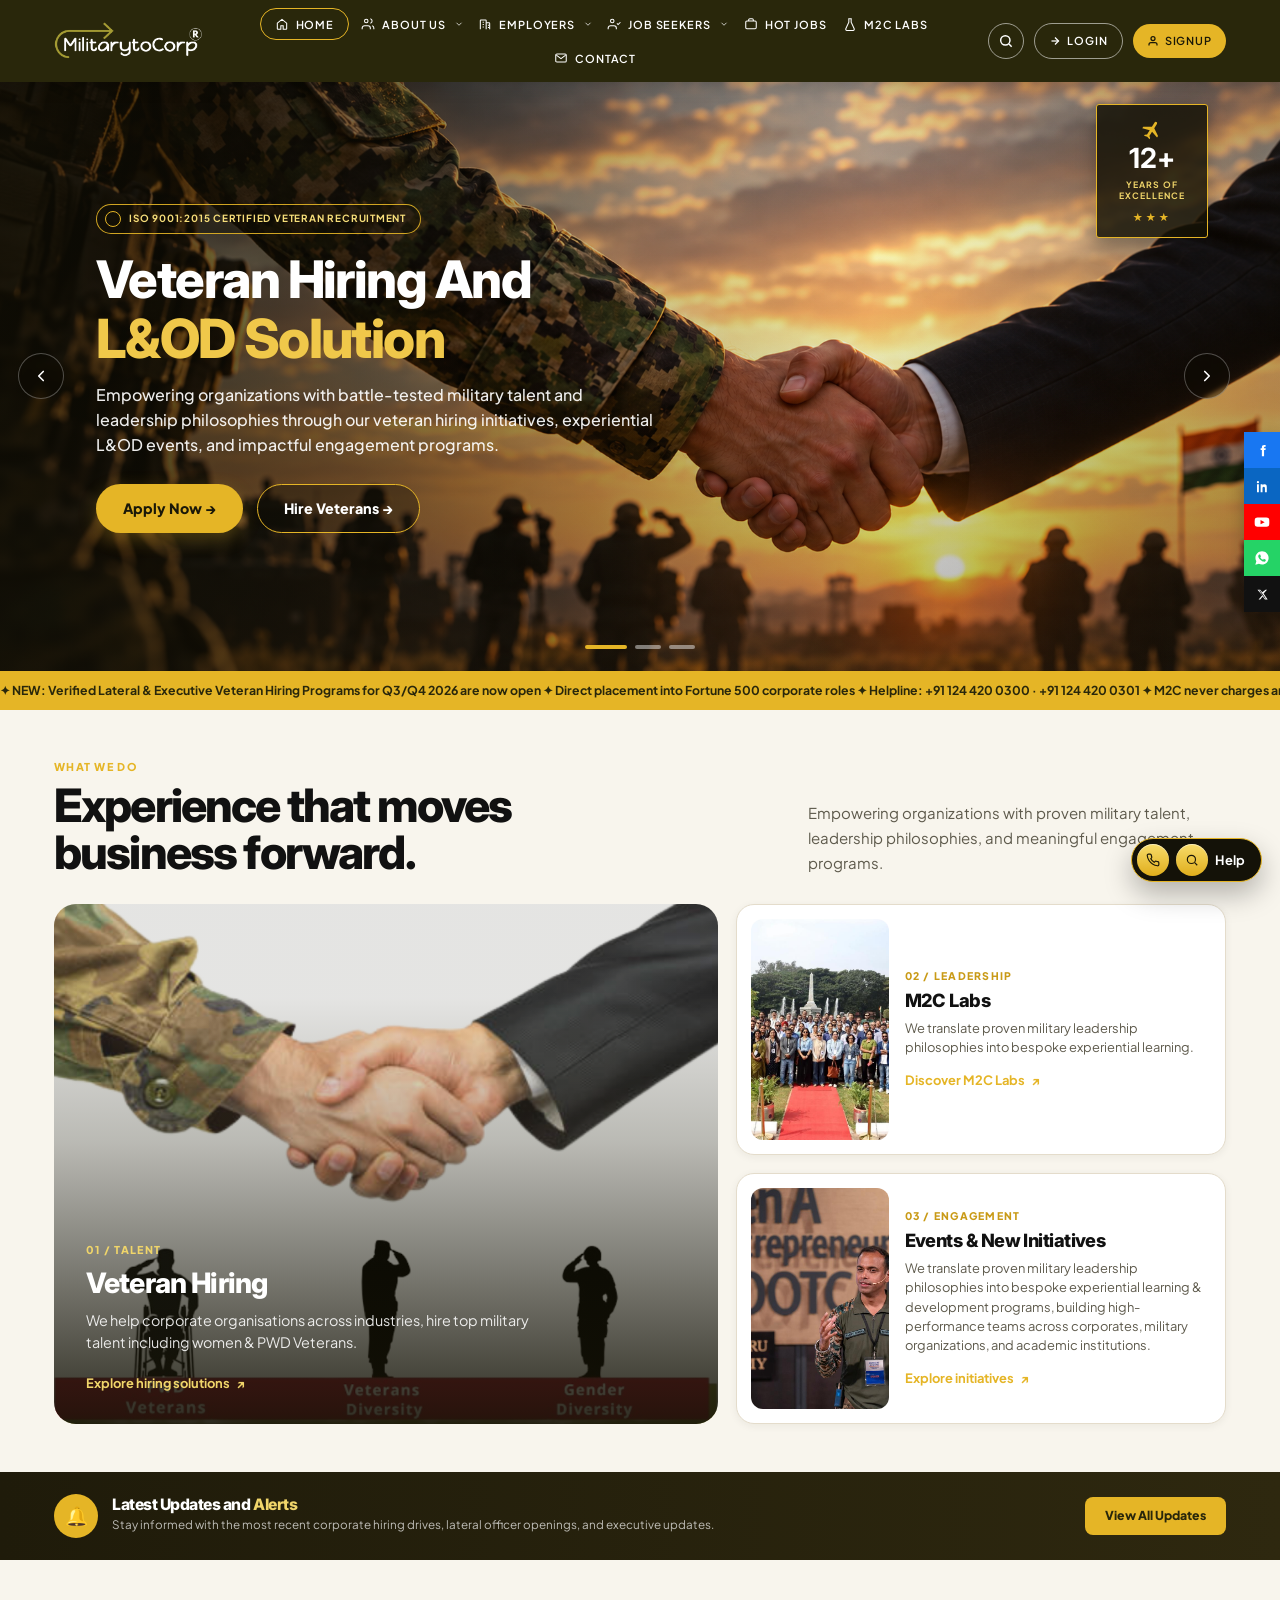
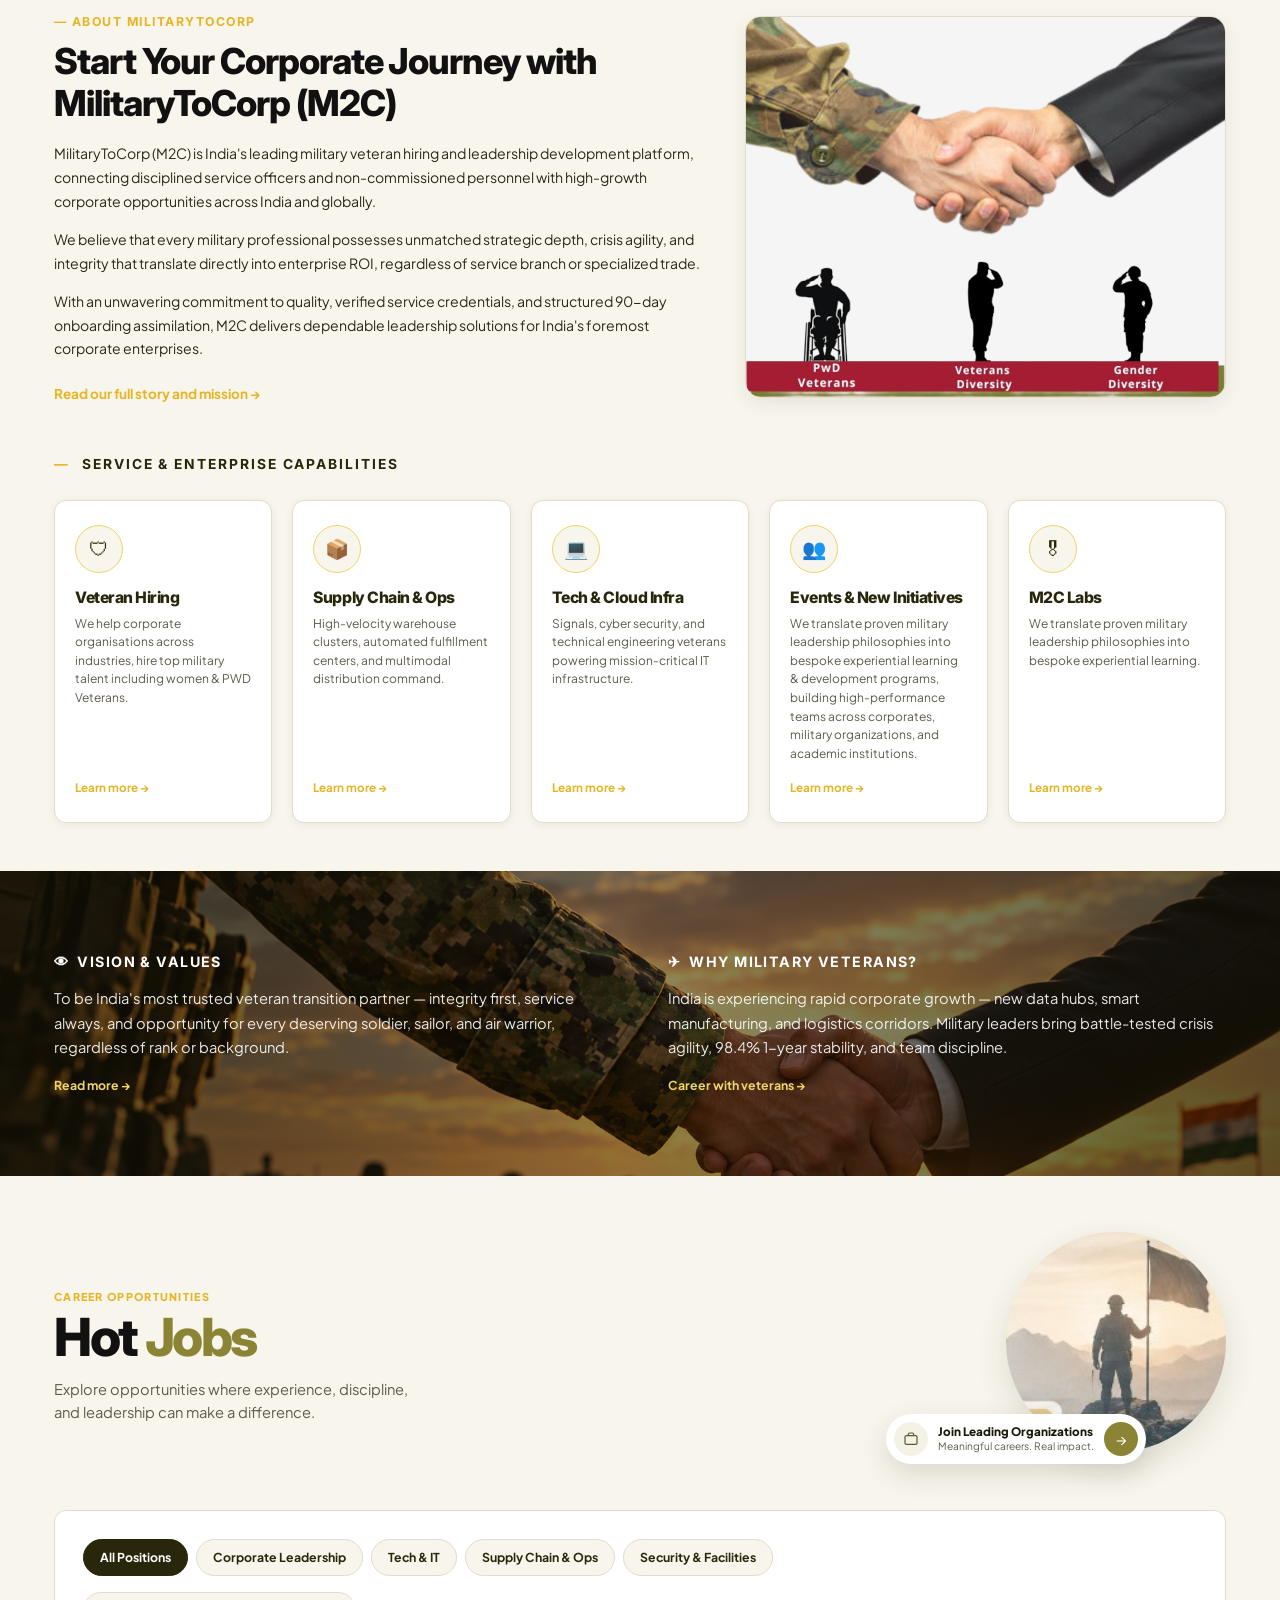
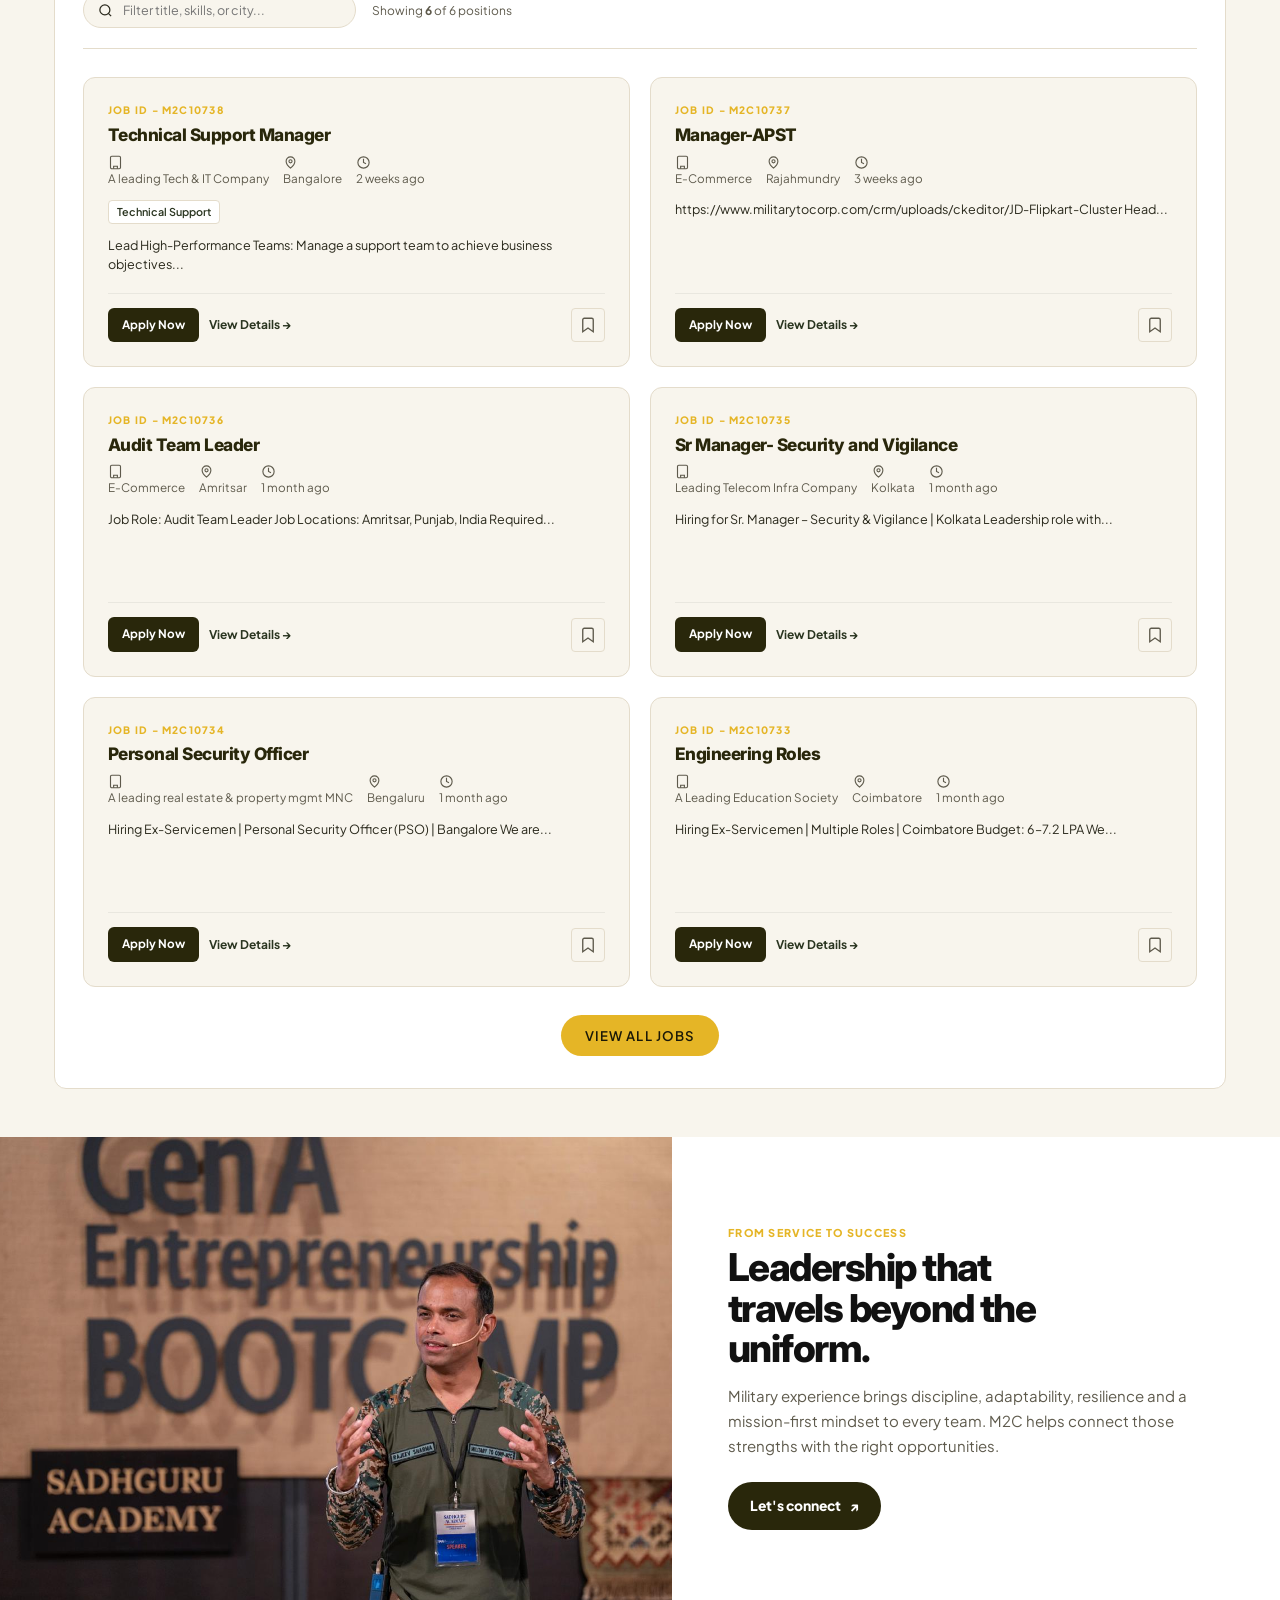
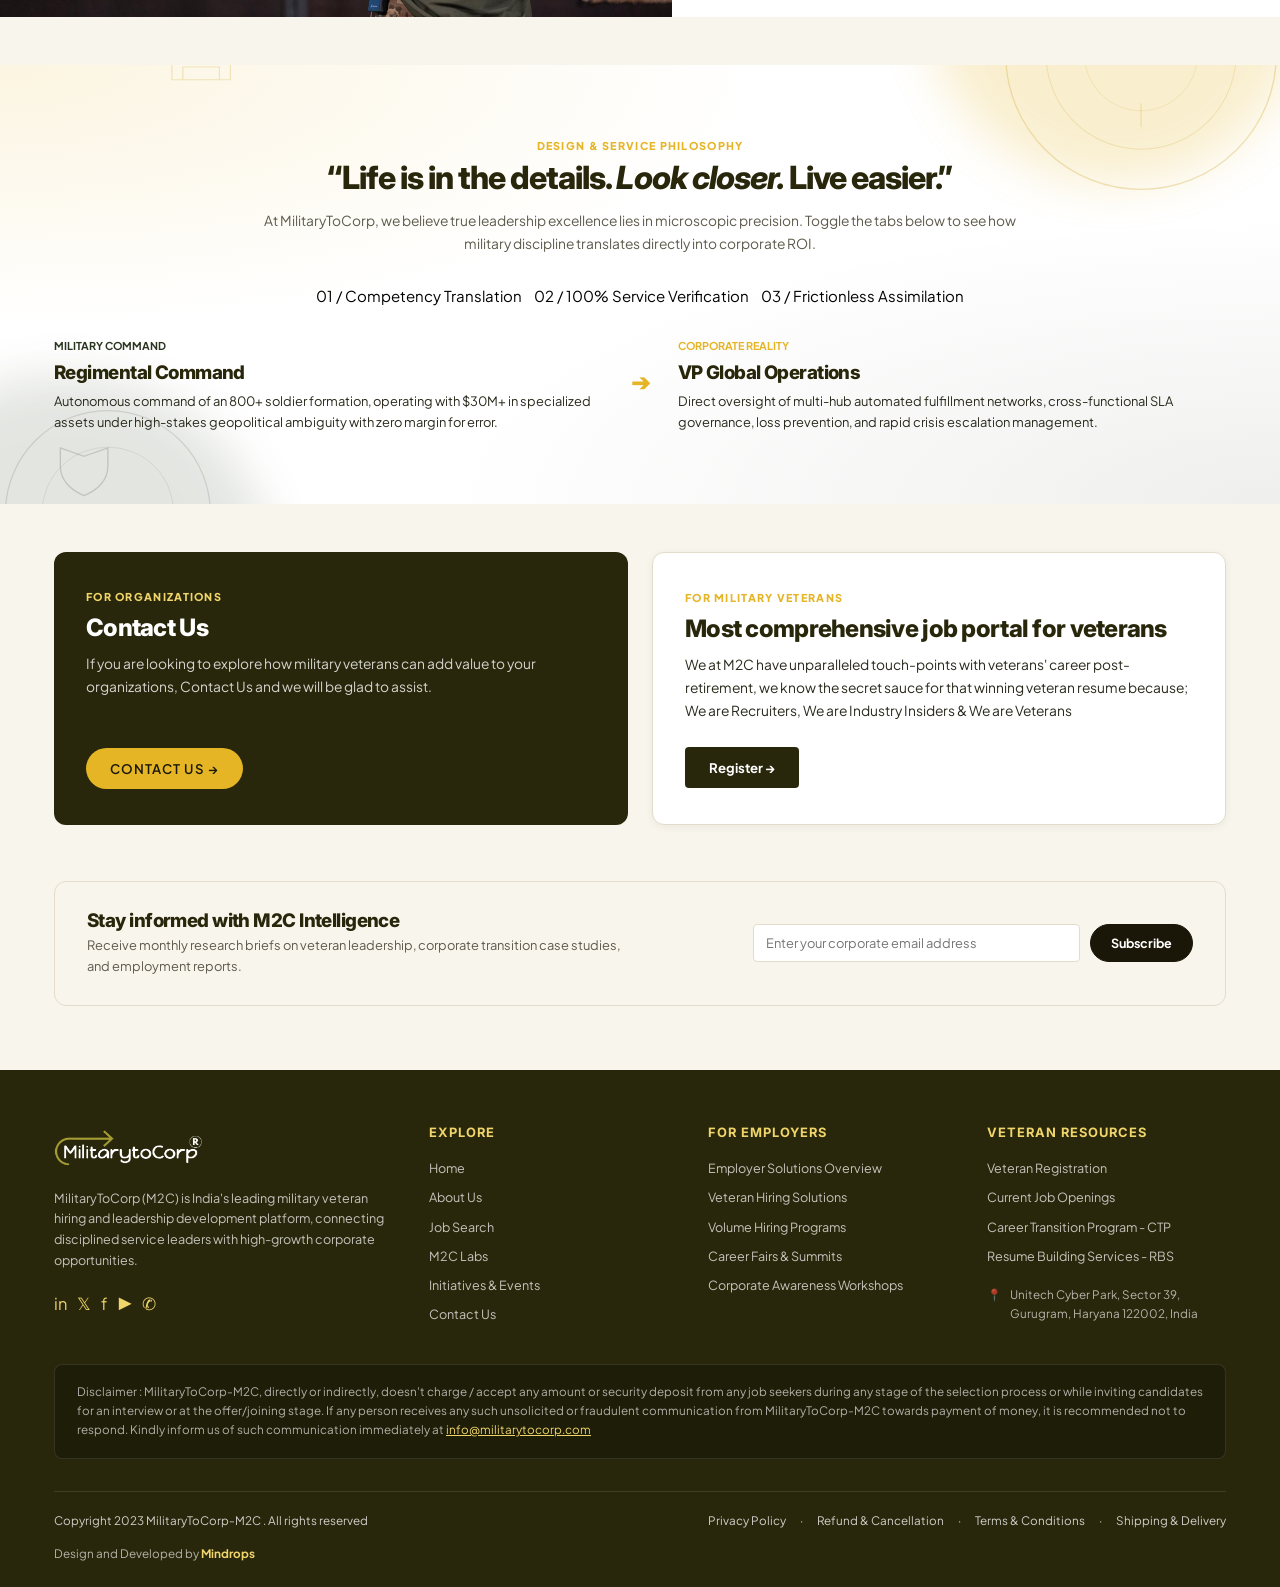
==== commit f1fbd808: "Add motion preference script, update logo size, and refine job listings - Introduced a script to add" ====
--- a/index.html
+++ b/index.html
@@ -10,57 +10,13 @@
   <link rel="preconnect" href="https://fonts.googleapis.com">
   <link rel="preconnect" href="https://fonts.gstatic.com" crossorigin>
   <link rel="stylesheet" href="styles.css">
+  <script>
+    if (!window.matchMedia('(prefers-reduced-motion: reduce)').matches) {
+      document.documentElement.classList.add('motion');
+    }
+  </script>
 </head>
 <body>
-
-  <!-- =========================================================================
-       1. TOP CONTACT STRIP (Reference Screenshot 1)
-       ========================================================================= -->
-  <aside class="top-contact-bar" aria-label="Contact and System Info">
-    <div class="container top-contact-inner">
-      
-      <!-- Phone numbers -->
-      <div class="top-phone-list">
-        <a href="tel:+911244200300" class="top-phone-item">
-          <svg width="13" height="13" viewBox="0 0 24 24" fill="none" stroke="currentColor" stroke-width="2.2"><path d="M22 16.92v3a2 2 0 0 1-2.18 2 19.79 19.79 0 0 1-8.63-3.07 19.5 19.5 0 0 1-6-6 19.79 19.79 0 0 1-3.07-8.67A2 2 0 0 1 4.11 2h3a2 2 0 0 1 2 1.72 12.84 12.84 0 0 0 .7 2.81 2 2 0 0 1-.45 2.11L8.09 9.91a16 16 0 0 0 6 6l1.27-1.27a2 2 0 0 1 2.11-.45 12.84 12.84 0 0 0 2.81.7A2 2 0 0 1 22 16.92z"/></svg>
-          <small>English</small> <strong>+91 124 420 0300</strong>
-        </a>
-        <a href="tel:+911244200301" class="top-phone-item">
-          <svg width="13" height="13" viewBox="0 0 24 24" fill="none" stroke="currentColor" stroke-width="2.2"><path d="M22 16.92v3a2 2 0 0 1-2.18 2 19.79 19.79 0 0 1-8.63-3.07 19.5 19.5 0 0 1-6-6 19.79 19.79 0 0 1-3.07-8.67A2 2 0 0 1 4.11 2h3a2 2 0 0 1 2 1.72 12.84 12.84 0 0 0 .7 2.81 2 2 0 0 1-.45 2.11L8.09 9.91a16 16 0 0 0 6 6l1.27-1.27a2 2 0 0 1 2.11-.45 12.84 12.84 0 0 0 2.81.7A2 2 0 0 1 22 16.92z"/></svg>
-          <small>English</small> <strong>+91 124 420 0301</strong>
-        </a>
-        <a href="tel:+911244200302" class="top-phone-item">
-          <svg width="13" height="13" viewBox="0 0 24 24" fill="none" stroke="currentColor" stroke-width="2.2"><path d="M22 16.92v3a2 2 0 0 1-2.18 2 19.79 19.79 0 0 1-8.63-3.07 19.5 19.5 0 0 1-6-6 19.79 19.79 0 0 1-3.07-8.67A2 2 0 0 1 4.11 2h3a2 2 0 0 1 2 1.72 12.84 12.84 0 0 0 .7 2.81 2 2 0 0 1-.45 2.11L8.09 9.91a16 16 0 0 0 6 6l1.27-1.27a2 2 0 0 1 2.11-.45 12.84 12.84 0 0 0 2.81.7A2 2 0 0 1 22 16.92z"/></svg>
-          <small>English</small> <strong>+91 124 420 0302</strong>
-        </a>
-      </div>
-
-      <!-- Live Clock & Theme Dots -->
-      <div class="top-clock-pill">
-        <svg width="13" height="13" viewBox="0 0 24 24" fill="none" stroke="currentColor" stroke-width="2"><circle cx="12" cy="12" r="10"/><polyline points="12 6 12 12 16 14"/></svg>
-        <span id="liveClock">12:20:00 PM IST</span>
-        <div class="top-theme-dots" title="Color Accessibility Harmony">
-          <span class="theme-dot" style="background: linear-gradient(135deg, #c59e2a 50%, #373315 50%);"></span>
-          <span class="theme-dot" style="background: linear-gradient(135deg, #2a3520 50%, #c59e2a 50%);"></span>
-          <span class="theme-dot" style="background: linear-gradient(135deg, #1877f2 50%, #faf7ef 50%);"></span>
-          <span class="theme-dot" style="background: linear-gradient(135deg, #c92a2a 50%, #373315 50%);"></span>
-        </div>
-      </div>
-
-      <!-- Right Group: Login & Social Icons -->
-      <div class="top-right-group">
-        <a href="https://www.militarytocorp.com/job-seeker/login" class="top-auth-text-link" target="_blank" rel="noopener">Employee / Candidate Login</a>
-        <div class="top-social-icons">
-          <a href="https://www.facebook.com/militarytocorp" class="top-social-icon social-fb" target="_blank" rel="noopener" aria-label="Facebook"><svg viewBox="0 0 24 24" width="10" height="10" fill="currentColor" aria-hidden="true"><path d="M14.5 8.5V6.8c0-.7.5-1 1.2-1H17V3h-2.2C12.2 3 11 4.4 11 6.6v1.9H9v2.8h2V21h3.5v-9.7h2.3l.4-2.8h-2.7z"/></svg></a>
-          <a href="https://www.linkedin.com/company/militarytocorp/" class="top-social-icon social-in" target="_blank" rel="noopener" aria-label="LinkedIn"><svg viewBox="0 0 24 24" width="10" height="10" fill="currentColor" aria-hidden="true"><path d="M4.7 3.3a1.8 1.8 0 1 0 0 3.6 1.8 1.8 0 0 0 0-3.6zM3.2 8.3h3V21h-3V8.3zM9.3 8.3h2.9v1.7h.1c.4-.8 1.4-1.6 2.9-1.6 3.1 0 3.7 2 3.7 4.7V21h-3v-5.6c0-1.3 0-3-1.8-3s-2.1 1.4-2.1 2.9V21h-3V8.3z"/></svg></a>
-          <a href="https://www.youtube.com/@militarytocorp" class="top-social-icon social-yt" target="_blank" rel="noopener" aria-label="YouTube"><svg viewBox="0 0 24 24" width="11" height="11" fill="currentColor" aria-hidden="true"><path d="M23 12.2s0-3.2-.4-4.6c-.2-.9-.9-1.6-1.8-1.8C19.2 5.4 12 5.4 12 5.4s-7.2 0-8.8.4c-.9.2-1.6.9-1.8 1.8C1 9 1 12.2 1 12.2s0 3.2.4 4.6c.2.9.9 1.6 1.8 1.8 1.6.4 8.8.4 8.8.4s7.2 0 8.8-.4c.9-.2 1.6-.9 1.8-1.8.4-1.4.4-4.6.4-4.6zM9.8 15.5v-6.6l6.2 3.3-6.2 3.3z"/></svg></a>
-          <a href="https://twitter.com/militarytocorp" class="top-social-icon social-tw" target="_blank" rel="noopener" aria-label="X (Twitter)"><svg viewBox="0 0 24 24" width="9" height="9" fill="currentColor" aria-hidden="true"><path d="M17.6 3H20.4l-6.4 7.3L21.5 21h-5.1l-4-5.2L7.7 21H4.8l6.8-7.8L2.7 3h5.2l3.6 4.8L17.6 3zm-1 16.2h1.6L7.5 4.7H5.8l10.8 14.5z"/></svg></a>
-          <a href="https://whatsapp.com/channel/0029VbAuo9C6xCSLjGIOFV0A" class="top-social-icon social-wa" target="_blank" rel="noopener" aria-label="WhatsApp"><svg viewBox="0 0 24 24" width="11" height="11" fill="currentColor" aria-hidden="true"><path d="M12.04 2C6.58 2 2.15 6.4 2.15 11.83c0 1.74.46 3.44 1.34 4.94L2 22l5.39-1.41a10 10 0 0 0 4.65 1.18h.01c5.46 0 9.89-4.4 9.89-9.83C21.94 6.4 17.5 2 12.04 2zm5.76 14.15c-.24.67-1.4 1.28-1.94 1.36-.5.08-1.12.11-1.81-.11-.41-.14-.95-.31-1.63-.61-2.87-1.24-4.74-4.13-4.88-4.32-.14-.19-1.16-1.54-1.16-2.94s.73-2.08 1-2.37c.24-.27.64-.4 1.02-.4.12 0 .23 0 .33.01.3.01.44.03.64.49.24.57.82 1.98.89 2.12.07.15.12.32.02.51-.09.19-.14.31-.28.48-.14.16-.29.36-.41.48-.14.14-.28.29-.12.56.16.27.7 1.15 1.5 1.86 1.03.92 1.9 1.2 2.17 1.34.27.13.43.11.59-.07.16-.18.68-.79.86-1.06.18-.27.36-.22.6-.13.24.09 1.54.73 1.8.86.27.13.44.2.51.31.06.11.06.64-.18 1.31z"/></svg></a>
-        </div>
-      </div>
-
-    </div>
-  </aside>
 
   <!-- =========================================================================
        3. SOLID DARK OLIVE NAVIGATION BAR
@@ -70,7 +26,7 @@
 
       <div class="nav-left-cluster">
         <a href="index.html" class="nav-brand-link" aria-label="MilitaryToCorp Homepage">
-          <img src="assets/logo.png" alt="MilitaryToCorp" class="nav-brand-logo" width="150" height="36">
+          <img src="assets/logo.png" alt="MilitaryToCorp" class="nav-brand-logo" width="220" height="52">
         </a>
 
       <!-- Primary Nav Menu -->
@@ -146,7 +102,7 @@
         </a>
         <a href="https://www.militarytocorp.com/job-seeker/registration" class="nav-btn-gold" target="_blank" rel="noopener">
           <svg width="12" height="12" viewBox="0 0 24 24" fill="none" stroke="currentColor" stroke-width="2.5"><path d="M20 21v-2a4 4 0 0 0-4-4H8a4 4 0 0 0-4 4v2"/><circle cx="12" cy="7" r="4"/></svg>
-          Register
+          Signup
         </a>
         <button type="button" class="nav-menu-toggle" id="menuToggle" aria-label="Toggle navigation menu">
           ☰
@@ -182,7 +138,8 @@
     </div>
     <div class="mobile-drawer-footer">
       <a href="employers.html" class="btn btn-forest" style="display: block; text-align: center; margin-bottom: 8px;">Hire Veterans →</a>
-      <a href="https://www.militarytocorp.com/job-seeker/login" class="btn btn-outline-champagne" target="_blank" style="display: block; text-align: center;">Candidate Login</a>
+      <a href="https://www.militarytocorp.com/job-seeker/login" class="btn btn-outline-champagne" target="_blank" style="display: block; text-align: center;">Login</a>
+      <a href="https://www.militarytocorp.com/job-seeker/registration" class="btn btn-outline-champagne" target="_blank" style="display: block; text-align: center;">Signup</a>
     </div>
   </aside>
 
@@ -239,11 +196,11 @@
             ISO 9001:2015 Certified Veteran Recruitment
           </span>
           <h1 class="hero-ref-heading">
-            <span class="hero-line-welcome">WELCOMING YOU TO</span>
-            <span class="hero-line-brand">MILITARYTOCORP (M2C)</span>
+            <span class="hero-line-welcome">Veteran Hiring And</span>
+            <span class="hero-line-brand">L&amp;OD Solution</span>
           </h1>
           <p class="hero-ref-tagline">
-            Building careers. Serving the nation. Translating military command, crisis agility, and integrity into enterprise leadership.
+            Empowering organizations with battle-tested military talent and leadership philosophies through our veteran hiring initiatives, experiential L&amp;OD events, and impactful engagement programs.
           </p>
           <div class="hero-cta-row">
             <a href="#hot-jobs" class="hero-ref-btn">Apply Now →</a>
@@ -278,282 +235,56 @@
       </div>
     </div>
 
-    <!-- Container wrapper for Middle Sections -->
-    <div class="container">
-
-      <!-- =========================================================================
-           6. TOP HORIZONTAL QUICK-ACTION CARDS (Reference Screenshot 2)
-           ========================================================================= -->
-      <section class="quick-action-strip" aria-label="Quick Action Triggers">
-        <div class="quick-action-grid">
-
-          <div class="quick-action-card">
-            <div class="action-icon-circle">
-              <span class="action-badge-new">NEW</span>
-              <svg width="20" height="20" viewBox="0 0 24 24" fill="none" stroke="currentColor" stroke-width="1.8" aria-hidden="true"><rect x="3" y="7" width="18" height="13" rx="2"/><path d="M8 7V5a2 2 0 0 1 2-2h4a2 2 0 0 1 2 2v2"/><path d="M3 12h18"/></svg>
+    <!-- =========================================================================
+         6. WHAT WE DO — FEATURE + SIDE SERVICES
+         ========================================================================= -->
+    <section class="offer-services" aria-label="What we do">
+      <div class="container">
+        <div class="offer-top">
+          <div>
+            <span class="eyebrow">What we do</span>
+            <h2 class="offer-heading">Experience that moves<br>business forward.</h2>
+          </div>
+          <p class="offer-intro">Empowering organizations with proven military talent, leadership philosophies, and meaningful engagement programs.</p>
+        </div>
+
+        <div class="offer-layout">
+          <a class="offer-feature" href="https://www.militarytocorp.com/index.php/employers/hire-veterans">
+            <img src="assets/veteran-hiring.png" alt="Professionals working together around a table" width="900" height="640">
+            <div class="offer-feature-content">
+              <span class="eyebrow">01 / Talent</span>
+              <h3>Veteran Hiring</h3>
+              <p>We help corporate organisations across industries, hire top military talent including women &amp; PWD Veterans.</p>
+              <span class="offer-link">Explore hiring solutions <span aria-hidden="true">↗</span></span>
             </div>
-            <div class="action-text-area">
-              <div class="action-title">Apply For Corporate Leadership</div>
-              <div class="action-status-btn-row">
-                <span class="action-status-tag"><span class="status-dot" aria-hidden="true"></span>OPEN</span>
-                <a href="#hot-jobs" class="action-btn-mini">Apply <span aria-hidden="true">→</span></a>
-              </div>
-            </div>
-          </div>
-
-          <div class="quick-action-card">
-            <div class="action-icon-circle">
-              <span class="action-badge-new">NEW</span>
-              <svg width="20" height="20" viewBox="0 0 24 24" fill="none" stroke="currentColor" stroke-width="1.8" aria-hidden="true"><path d="M14 3H7a2 2 0 0 0-2 2v14a2 2 0 0 0 2 2h10a2 2 0 0 0 2-2V8z"/><path d="M14 3v5h5"/><path d="M8 13h8M8 17h5"/></svg>
-            </div>
-            <div class="action-text-area">
-              <div class="action-title">Apply For Tech &amp; Supply Chain</div>
-              <div class="action-status-btn-row">
-                <span class="action-status-tag"><span class="status-dot" aria-hidden="true"></span>OPEN</span>
-                <a href="#hot-jobs" class="action-btn-mini">Apply <span aria-hidden="true">→</span></a>
-              </div>
-            </div>
-          </div>
-
-          <div class="quick-action-card">
-            <div class="action-icon-circle">
-              <svg width="20" height="20" viewBox="0 0 24 24" fill="none" stroke="currentColor" stroke-width="1.8" aria-hidden="true"><circle cx="12" cy="12" r="9"/><path d="M9.5 9.2a2.5 2.5 0 1 1 3.3 2.4c-.8.35-1.3.9-1.3 1.8"/><circle cx="12" cy="17" r="0.7" fill="currentColor" stroke="none"/></svg>
-            </div>
-            <div class="action-text-area">
-              <div class="action-title">How to Apply / Transition Guide</div>
-              <div class="action-status-btn-row">
-                <span class="action-status-tag is-muted">GUIDE</span>
-                <a href="job-search.html#transition-services" class="action-btn-mini">View <span aria-hidden="true">→</span></a>
-              </div>
-            </div>
-          </div>
-
-          <div class="quick-action-card">
-            <div class="action-icon-circle">
-              <svg width="20" height="20" viewBox="0 0 24 24" fill="none" stroke="currentColor" stroke-width="1.8" aria-hidden="true"><path d="M4 19V5M4 19h16"/><rect x="7" y="11" width="3" height="5" rx="0.5"/><rect x="12" y="8" width="3" height="8" rx="0.5"/><rect x="17" y="5" width="3" height="11" rx="0.5"/></svg>
-            </div>
-            <div class="action-text-area">
-              <div class="action-title">Placement Track Record</div>
-              <div class="action-status-btn-row">
-                <span class="action-status-tag is-long"><span class="status-dot" aria-hidden="true"></span>98.4% RETENTION</span>
-                <a href="#counterStrip" class="action-btn-mini">View <span aria-hidden="true">→</span></a>
-              </div>
-            </div>
-          </div>
-
-          <div class="quick-action-card">
-            <div class="action-icon-circle">
-              <span class="action-badge-new">NEW</span>
-              <span class="action-lang-mark" aria-hidden="true">文<span>A</span></span>
-            </div>
-            <div class="action-text-area">
-              <div class="action-title">Veteran Notification 2026</div>
-              <div class="action-status-btn-row">
-                <span class="action-status-tag"><span class="status-dot" aria-hidden="true"></span>AVAILABLE</span>
-                <a href="job-search.html" class="action-btn-mini">English</a>
-              </div>
-            </div>
-          </div>
-
-        </div>
-      </section>
-
-      <!-- =========================================================================
-           7. TWO-COLUMN: IMPORTANT LINKS VS IMPORTANT INFO (Reference Screenshot 2)
-           ========================================================================= -->
-      <section class="split-links-info-grid" aria-label="Important Links and Candidate Advisory">
-        
-        <!-- Left: Important Links Box -->
-        <div class="important-links-box">
-          <div class="links-header-banner">
-            <div class="links-header-copy">
-              <div class="links-header-title">
-                <svg width="18" height="18" viewBox="0 0 24 24" fill="none" stroke="currentColor" stroke-width="2.2" aria-hidden="true"><path d="M10 13a5 5 0 0 0 7.54.54l3-3a5 5 0 0 0-7.07-7.07l-1.72 1.71"/><path d="M14 11a5 5 0 0 0-7.54-.54l-3 3a5 5 0 0 0 7.07 7.07l1.71-1.71"/></svg>
-                Important Links
-              </div>
-              <p class="links-header-sub">Quick access to essential resources</p>
-            </div>
-          </div>
-          <div class="links-vertical-list">
-            <a href="job-search.html" class="link-chevron-item">
-              <span class="link-item-main">
-                <span class="link-item-icon" aria-hidden="true"><svg width="16" height="16" viewBox="0 0 24 24" fill="none" stroke="currentColor" stroke-width="2"><path d="M22 16.92v3a2 2 0 0 1-2.18 2 19.79 19.79 0 0 1-8.63-3.07 19.5 19.5 0 0 1-6-6 19.79 19.79 0 0 1-3.07-8.67A2 2 0 0 1 4.11 2h3a2 2 0 0 1 2 1.72 12.84 12.84 0 0 0 .7 2.81 2 2 0 0 1-.45 2.11L8.09 9.91a16 16 0 0 0 6 6l1.27-1.27a2 2 0 0 1 2.11-.45 12.84 12.84 0 0 0 2.81.7A2 2 0 0 1 22 16.92z"/></svg></span>
-                <span class="link-item-label">Interview Call Letter</span>
-              </span>
-              <span class="link-chevron" aria-hidden="true"><svg width="16" height="16" viewBox="0 0 24 24" fill="none" stroke="currentColor" stroke-width="2.2"><polyline points="9 18 15 12 9 6"/></svg></span>
-            </a>
-            <a href="job-search.html" class="link-chevron-item">
-              <span class="link-item-main">
-                <span class="link-item-icon" aria-hidden="true"><svg width="16" height="16" viewBox="0 0 24 24" fill="none" stroke="currentColor" stroke-width="2"><rect x="3" y="7" width="18" height="13" rx="2"/><path d="M8 7V5a2 2 0 0 1 2-2h4a2 2 0 0 1 2 2v2"/></svg></span>
-                <span class="link-item-label">Corporate Joining Letter</span>
-              </span>
-              <span class="link-chevron" aria-hidden="true"><svg width="16" height="16" viewBox="0 0 24 24" fill="none" stroke="currentColor" stroke-width="2.2"><polyline points="9 18 15 12 9 6"/></svg></span>
-            </a>
-            <a href="about-us.html#philosophy" class="link-chevron-item">
-              <span class="link-item-main">
-                <span class="link-item-icon" aria-hidden="true"><svg width="16" height="16" viewBox="0 0 24 24" fill="none" stroke="currentColor" stroke-width="2"><path d="M14 3H7a2 2 0 0 0-2 2v14a2 2 0 0 0 2 2h10a2 2 0 0 0 2-2V8z"/><path d="M14 3v5h5"/><path d="M8 13h8M8 17h5"/></svg></span>
-                <span class="link-item-label">General Instructions for Candidates</span>
-              </span>
-              <span class="link-chevron" aria-hidden="true"><svg width="16" height="16" viewBox="0 0 24 24" fill="none" stroke="currentColor" stroke-width="2.2"><polyline points="9 18 15 12 9 6"/></svg></span>
-            </a>
-            <a href="employers.html" class="link-chevron-item">
-              <span class="link-item-main">
-                <span class="link-item-icon" aria-hidden="true"><svg width="16" height="16" viewBox="0 0 24 24" fill="none" stroke="currentColor" stroke-width="2"><path d="M12 3l7 3v6c0 4.2-2.8 7.4-7 9-4.2-1.6-7-4.8-7-9V6l7-3z"/><path d="M9 12l2 2 4-4"/></svg></span>
-                <span class="link-item-label">Military Document Verification</span>
-              </span>
-              <span class="link-chevron" aria-hidden="true"><svg width="16" height="16" viewBox="0 0 24 24" fill="none" stroke="currentColor" stroke-width="2.2"><polyline points="9 18 15 12 9 6"/></svg></span>
-            </a>
-            <a href="job-search.html#transition-services" class="link-chevron-item">
-              <span class="link-item-main">
-                <span class="link-item-icon" aria-hidden="true"><svg width="16" height="16" viewBox="0 0 24 24" fill="none" stroke="currentColor" stroke-width="2"><path d="M20.84 4.61a5.5 5.5 0 0 0-7.78 0L12 5.67l-1.06-1.06a5.5 5.5 0 0 0-7.78 7.78L12 21.23l8.84-8.84a5.5 5.5 0 0 0 0-7.78z"/></svg></span>
-                <span class="link-item-label">Transition &amp; Medical Guidelines</span>
-              </span>
-              <span class="link-chevron" aria-hidden="true"><svg width="16" height="16" viewBox="0 0 24 24" fill="none" stroke="currentColor" stroke-width="2.2"><polyline points="9 18 15 12 9 6"/></svg></span>
-            </a>
-            <a href="about-us.html#initiatives" class="link-chevron-item">
-              <span class="link-item-main">
-                <span class="link-item-icon" aria-hidden="true"><svg width="16" height="16" viewBox="0 0 24 24" fill="none" stroke="currentColor" stroke-width="2"><rect x="3" y="4" width="18" height="16" rx="2"/><circle cx="8.5" cy="9" r="1.5"/><path d="M21 16l-5-5-9 9"/></svg></span>
-                <span class="link-item-label">M2C Veteran Success Gallery</span>
-              </span>
-              <span class="link-chevron" aria-hidden="true"><svg width="16" height="16" viewBox="0 0 24 24" fill="none" stroke="currentColor" stroke-width="2.2"><polyline points="9 18 15 12 9 6"/></svg></span>
-            </a>
-          </div>
-          <a href="#fraudAdvisory" class="public-notice-pill-btn">
-            <svg width="16" height="16" viewBox="0 0 24 24" fill="none" stroke="currentColor" stroke-width="2" aria-hidden="true"><path d="M4 10v4a2 2 0 0 0 2 2h2l5 4V4L8 8H6a2 2 0 0 0-2 2z"/><path d="M16 9a4 4 0 0 1 0 6"/><path d="M18.5 6.5a7.5 7.5 0 0 1 0 11"/></svg>
-            Public Advisory Notice
           </a>
-        </div>
-
-        <!-- Right: Important Info Box with Fraud Warning -->
-        <div class="important-info-box" id="fraudAdvisory">
-          <div class="info-header-row">
-            <div class="info-header-copy">
-              <div class="info-title-line">
-                <span class="info-doc-icon" aria-hidden="true">
-                  <svg width="24" height="24" viewBox="0 0 24 24" fill="none" stroke="currentColor" stroke-width="1.8"><path d="M14 3H7a2 2 0 0 0-2 2v14a2 2 0 0 0 2 2h10a2 2 0 0 0 2-2V8z"/><path d="M14 3v5h5"/><path d="M8 13h8M8 17h5"/></svg>
-                </span>
-                <h2 class="info-header-title">Important <span class="info-title-gold">Information</span></h2>
-              </div>
-              <p class="info-header-sub">Please read the following information carefully to stay informed and avoid any fraudulent activities.</p>
-            </div>
-            <div class="fraud-alert-pill">
-              <span class="fraud-alert-icon" aria-hidden="true">
-                <svg width="26" height="26" viewBox="0 0 24 24" fill="none" stroke="currentColor" stroke-width="1.8"><path d="M12 3.5l9 16.5H3L12 3.5z"/><path d="M12 9.5v5"/><circle cx="12" cy="17.2" r="0.8" fill="currentColor" stroke="none"/></svg>
-              </span>
-              <span class="fraud-alert-copy">
-                <strong>BEWARE OF FRAUD</strong>
-                <small>Stay alert. Verify information only through official channels.</small>
-              </span>
-            </div>
-          </div>
-
-          <div class="info-numbered-list">
-
-            <div class="info-item-row">
-              <div class="info-number-circle">
-                <span class="info-num">1</span>
-                <svg width="20" height="20" viewBox="0 0 24 24" fill="none" stroke="currentColor" stroke-width="1.8" aria-hidden="true"><path d="M4 10v4a2 2 0 0 0 2 2h2l5 4V4L8 8H6a2 2 0 0 0-2 2z"/><path d="M16 9a4 4 0 0 1 0 6"/></svg>
-              </div>
-              <div class="info-item-text">
-                <p class="info-english">Do not believe misleading information or unauthorized job circulars being circulated on social media. For authentic, verified updates, visit the official MilitaryToCorp website regularly. M2C strictly never demands any registration fee, security deposit, or processing charges from veterans at any stage.</p>
-              </div>
-            </div>
-
-            <div class="info-item-row">
-              <div class="info-number-circle">
-                <span class="info-num">2</span>
-                <svg width="20" height="20" viewBox="0 0 24 24" fill="none" stroke="currentColor" stroke-width="1.8" aria-hidden="true"><path d="M16 21v-2a4 4 0 0 0-4-4H6a4 4 0 0 0-4 4v2"/><circle cx="9" cy="7" r="3"/><path d="M22 21v-2a4 4 0 0 0-3-3.87"/><path d="M16 3.13a4 4 0 0 1 0 7.75"/></svg>
-              </div>
-              <div class="info-item-text">
-                <p class="info-english">Some unscrupulous persons/agencies have been making fake job offers using the Company's name, logo, and address. BAS/M2C has not authorized any agency or individual to recruit on its behalf or collect any money/commission/charges.</p>
-              </div>
-            </div>
-
-            <div class="info-item-row">
-              <div class="info-number-circle">
-                <span class="info-num">3</span>
-                <svg width="20" height="20" viewBox="0 0 24 24" fill="none" stroke="currentColor" stroke-width="1.8" aria-hidden="true"><rect x="7" y="2" width="10" height="20" rx="2"/><path d="M11 18h2"/></svg>
-              </div>
-              <div class="info-item-text">
-                <p class="info-english">M2C never makes phone calls/SMS asking candidates to deposit money. Selected candidates receive communication strictly via official corporate channels. Keep your registration details and mobile numbers confidential.</p>
-              </div>
-            </div>
-
-          </div>
-        </div>
-
-      </section>
-
-    </div> <!-- End container -->
-
-    <!-- =========================================================================
-         8. CANDIDATE CORNER BAND (Reference Screenshot 3)
-         ========================================================================= -->
-    <section class="candidate-corner-band" aria-label="Candidate Corner Portal">
-      <div class="container">
-        
-        <div class="corner-top-row">
-          <div class="corner-section-title">— CANDIDATE CORNER</div>
-          <a href="https://www.militarytocorp.com/job-seeker/login" class="corner-login-link" target="_blank" rel="noopener">Candidate login →</a>
-        </div>
-
-        <div class="corner-cards-grid">
-          
-          <!-- Card 1: Warm Golden Dashboard Card -->
-          <div class="corner-card-gold">
-            <div>
-              <span class="eyebrow" style="color: var(--bas-dark-deep); font-size: 0.68rem;">TRACK EVERYTHING</span>
-              <h4>Candidate Dashboard</h4>
-              <p>Application form, resume status, interview schedule &amp; corporate matching details — all in one unified place.</p>
-            </div>
-            <a href="https://www.militarytocorp.com/job-seeker/login" class="corner-btn-dark" target="_blank" rel="noopener">
-              Login to dashboard →
-            </a>
-          </div>
-
-          <!-- Card 2: Image Overlay Information Card -->
-          <div class="corner-card-image">
-            <img src="assets/hero-detail.jpg" alt="Military Candidate Career Transition Information" width="400" height="280">
-            <div class="corner-card-image-content">
-              <span class="eyebrow" style="color: var(--bas-gold-light); font-size: 0.68rem;">KNOW EVERYTHING</span>
-              <h4>Candidate Information</h4>
-              <p>Eligibility, military rank conversion matrix, resume translation tools, and selection criteria for every post.</p>
-              <a href="job-search.html#transition-services" class="corner-btn-dark" style="background-color: var(--bas-gold); color: var(--bas-dark);">
-                View details →
-              </a>
-            </div>
-          </div>
-
-          <!-- Card 3: 2x3 Quick Links Grid -->
-          <div class="corner-quick-links-grid">
-            <a href="job-search.html#transition-services" class="corner-quick-link-card">
-              <strong>Syllabus</strong>
-              <small>Written exam &amp; transition →</small>
-            </a>
-            <a href="job-search.html" class="corner-quick-link-card">
-              <strong>Admit Card</strong>
-              <small>Interview schedule available →</small>
-            </a>
-            <a href="job-search.html" class="corner-quick-link-card">
-              <strong>Calendar</strong>
-              <small>Download 2026 PDF →</small>
-            </a>
-            <a href="https://whatsapp.com/channel/0029VbAuo9C6xCSLjGIOFV0A" class="corner-quick-link-card" target="_blank" rel="noopener">
-              <strong>WhatsApp Channel</strong>
-              <small>Join for instant alerts →</small>
-            </a>
-            <a href="https://www.youtube.com/@militarytocorp" class="corner-quick-link-card" target="_blank" rel="noopener">
-              <strong>YouTube</strong>
-              <small>Watch transition webinars →</small>
-            </a>
-            <a href="contact-us.html" class="corner-quick-link-card">
-              <strong>Locate Us</strong>
-              <small>Gurugram &amp; New Delhi 📍</small>
-            </a>
-          </div>
-
-        </div>
-
+
+          <div class="offer-side">
+            <article class="offer-card">
+              <div class="offer-thumb">
+                <img src="assets/m2c-labs.jpg" alt="Leadership workshop in a contemporary office" width="320" height="220">
+              </div>
+              <div class="offer-card-copy">
+                <span class="offer-number">02 / Leadership</span>
+                <h3>M2C Labs</h3>
+                <p>We translate proven military leadership philosophies into bespoke experiential learning.</p>
+                <a class="offer-link" href="https://www.militarytocorp.com/m2c-labs">Discover M2C Labs <span aria-hidden="true">↗</span></a>
+              </div>
+            </article>
+
+            <article class="offer-card">
+              <div class="offer-thumb">
+                <img src="assets/events.jpeg" alt="People gathered for a collaborative community event" width="320" height="220">
+              </div>
+              <div class="offer-card-copy">
+                <span class="offer-number">03 / Engagement</span>
+                <h3>Events &amp; New Initiatives</h3>
+                <p>We translate proven military leadership philosophies into bespoke experiential learning &amp; development programs, building high-performance teams across corporates, military organizations, and academic institutions.</p>
+                <a class="offer-link" href="https://www.militarytocorp.com/">Explore initiatives <span aria-hidden="true">↗</span></a>
+              </div>
+            </article>
+          </div>
+        </div>
       </div>
     </section>
 
@@ -615,8 +346,8 @@
           <!-- Service 1 -->
           <article class="service-clean-card">
             <div class="service-icon-box">🛡</div>
-            <h4>Veteran Executive Search</h4>
-            <p>Placing senior military officers into strategic leadership roles with guaranteed cultural fit and transition coaching.</p>
+            <h4>Veteran Hiring</h4>
+            <p>We help corporate organisations across industries, hire top military talent including women &amp; PWD Veterans.</p>
             <a href="employers.html#hire-veterans" class="service-link-cta">Learn more →</a>
           </article>
 
@@ -639,16 +370,16 @@
           <!-- Service 4 -->
           <article class="service-clean-card">
             <div class="service-icon-box">👥</div>
-            <h4>Volume &amp; Diversity</h4>
-            <p>Connecting retiring women military officers, JCOs, and PWD veterans to progressive corporate diversity goals.</p>
+            <h4>Events &amp; New Initiatives</h4>
+            <p>We translate proven military leadership philosophies into bespoke experiential learning &amp; development programs, building high-performance teams across corporates, military organizations, and academic institutions.</p>
             <a href="employers.html#volume-hiring" class="service-link-cta">Learn more →</a>
           </article>
 
           <!-- Service 5 -->
           <article class="service-clean-card">
             <div class="service-icon-box">🎖</div>
-            <h4>M2C Labs L&amp;OD</h4>
-            <p>Battlefield-to-boardroom crisis leadership simulators, stress inoculation, and cross-functional team cohesion.</p>
+            <h4>M2C Labs</h4>
+            <p>We translate proven military leadership philosophies into bespoke experiential learning.</p>
             <a href="m2c-labs.html" class="service-link-cta">Learn more →</a>
           </article>
 
@@ -683,91 +414,34 @@
       </section>
 
       <!-- =========================================================================
-           13. STATISTICS COUNTER STRIP (Reference Screenshot 4)
-           ========================================================================= -->
-      <section class="stats-counter-strip" id="counterStrip" aria-label="Key Performance Statistics">
-        <div class="stats-counter-grid">
-          
-          <div class="stat-box-ref">
-            <div class="stat-ref-icon">👁</div>
-            <div>
-              <div class="stat-ref-number">15,000+</div>
-              <div class="stat-ref-label">Veterans Placed</div>
-            </div>
-          </div>
-
-          <div class="stat-box-ref">
-            <div class="stat-ref-icon">🏢</div>
-            <div>
-              <div class="stat-ref-number">500+</div>
-              <div class="stat-ref-label">Corporate Clients</div>
-            </div>
-          </div>
-
-          <div class="stat-box-ref">
-            <div class="stat-ref-icon">🛡</div>
-            <div>
-              <div class="stat-ref-number">98.4%</div>
-              <div class="stat-ref-label">1-Year Retention</div>
-            </div>
-          </div>
-
-          <div class="stat-box-ref">
-            <div class="stat-ref-icon">💼</div>
-            <div>
-              <div class="stat-ref-number">100%</div>
-              <div class="stat-ref-label">Veteran Founded</div>
-            </div>
-          </div>
-
-        </div>
-      </section>
-
-      <!-- =========================================================================
-           14. BOTTOM HELP TRIO CARDS (Reference Screenshot 4)
-           ========================================================================= -->
-      <section class="bottom-help-trio-row" aria-label="Support and Information Cards">
-        
-        <div class="bottom-trio-card">
-          <div class="trio-icon-box">💼</div>
-          <div class="trio-text">
-            <h4>Career Opportunities</h4>
-            <p>Roles, placement support and corporate hiring tracks.</p>
-          </div>
-        </div>
-
-        <div class="bottom-trio-card" id="helplineCard">
-          <div class="trio-icon-box">📞</div>
-          <div class="trio-text">
-            <h4>Helpline Support</h4>
-            <p>Need help? Call +91 124 420 0300 or contact our team.</p>
-          </div>
-        </div>
-
-        <div class="bottom-trio-card">
-          <div class="trio-icon-box">📢</div>
-          <div class="trio-text">
-            <h4>Public Notice</h4>
-            <p>Important verified information and zero fee compliance.</p>
-          </div>
-        </div>
-
-      </section>
-
-      <!-- =========================================================================
            15. HOT JOBS SECTION (PRESERVED COMPLETE REAL-TIME PORTAL)
            ========================================================================= -->
       <section class="jobs-section" id="hot-jobs" aria-label="Current Veteran Job Openings">
         
-        <div class="section-header-split" style="display: flex; justify-content: space-between; align-items: flex-end; margin-bottom: 24px;">
-          <div>
-            <span class="eyebrow">Verified Corporate Roles</span>
-            <h2 class="section-title">Hot <em>Openings</em></h2>
-          </div>
-          <p class="section-lead" style="max-width: 500px; margin: 0; color: var(--bas-text-muted); font-size: 0.9rem;">
-            Explore verified corporate opportunities where military discipline, leadership tenure, and specialized technical expertise make a decisive difference.
-          </p>
-        </div>
+        <div class="section-header-split jobs-hero">
+          <div class="jobs-hero-copy">
+            <span class="eyebrow">Career Opportunities</span>
+            <h2 class="section-title">Hot <span>Jobs</span></h2>
+            <p>Explore opportunities where experience, discipline, and leadership can make a difference.</p>
+          </div>
+          <div class="jobs-hero-visual">
+            <div class="jobs-hero-circle">
+              <img src="assets/jobs-summit.jpg" alt="Veteran standing with a flag on a mountain ridge" width="280" height="280">
+            </div>
+            <a class="jobs-hero-pill" href="job-search.html">
+              <span class="jobs-hero-pill-icon" aria-hidden="true">
+                <svg width="16" height="16" viewBox="0 0 24 24" fill="none" stroke="currentColor" stroke-width="1.8"><rect x="3" y="7" width="18" height="13" rx="2"/><path d="M8 7V5a2 2 0 0 1 2-2h4a2 2 0 0 1 2 2v2"/></svg>
+              </span>
+              <span class="jobs-hero-pill-copy">
+                <strong>Join Leading Organizations</strong>
+                <small>Meaningful careers. Real impact.</small>
+              </span>
+              <span class="jobs-hero-pill-arrow" aria-hidden="true">→</span>
+            </a>
+          </div>
+        </div>
+
+        <div class="jobs-panel">
 
         <!-- Interactive Toolbar -->
         <div class="jobs-toolbar">
@@ -797,6 +471,29 @@
           <p style="color: var(--bas-text-muted);">Try modifying your keyword search or selecting another category tab above.</p>
         </div>
 
+        <p style="text-align: center; margin: 28px 0 0;">
+          <a href="job-search.html" class="nav-btn-gold" style="padding: 10px 24px; font-size: 0.88rem; display: inline-flex;">View All Jobs</a>
+        </p>
+
+        </div>
+
+      </section>
+
+      <!-- =========================================================================
+           8. PHOTO BAND — FROM SERVICE TO SUCCESS
+           ========================================================================= -->
+      <section class="photo-band" aria-label="From service to success">
+        <div class="photo-grid">
+          <div class="photo-band-image">
+            <img src="assets/events.jpeg" alt="Corporate team in a strategy meeting" width="960" height="640">
+          </div>
+          <div class="photo-band-copy">
+            <span class="eyebrow">From service to success</span>
+            <h2>Leadership that travels beyond the uniform.</h2>
+            <p>Military experience brings discipline, adaptability, resilience and a mission-first mindset to every team. M2C helps connect those strengths with the right opportunities.</p>
+            <a class="btn btn-dark" href="https://www.militarytocorp.com/index.php/contact-us">Let's connect <span class="arrow" aria-hidden="true">↗</span></a>
+          </div>
+        </div>
       </section>
 
       <!-- =========================================================================
@@ -831,7 +528,7 @@
           
           <!-- Panel 1: Competency Translation -->
           <div class="lens-panel is-active" id="lens-panel-1">
-            <div class="lens-compare-grid" style="display: grid; grid-template-columns: 1fr auto 1fr; gap: 20px; align-items: center; background-color: var(--bas-ivory); padding: 24px; border-radius: var(--radius-sm); border: 1px solid var(--bas-border);">
+            <div class="lens-compare-grid">
               <div class="lens-side-box">
                 <span class="lens-side-badge" style="font-size: 0.72rem; font-weight: 700; color: var(--bas-forest); text-transform: uppercase;">Military Command</span>
                 <h3 style="font-size: 1.25rem; color: var(--bas-dark); margin: 6px 0 8px;">Regimental Command</h3>
@@ -850,7 +547,7 @@
 
           <!-- Panel 2: Verification -->
           <div class="lens-panel" id="lens-panel-2" style="display: none;">
-            <div class="lens-compare-grid" style="display: grid; grid-template-columns: 1fr auto 1fr; gap: 20px; align-items: center; background-color: var(--bas-ivory); padding: 24px; border-radius: var(--radius-sm); border: 1px solid var(--bas-border);">
+            <div class="lens-compare-grid">
               <div class="lens-side-box">
                 <span class="lens-side-badge" style="font-size: 0.72rem; font-weight: 700; color: var(--bas-forest); text-transform: uppercase;">The Vetting Challenge</span>
                 <h3 style="font-size: 1.25rem; color: var(--bas-dark); margin: 6px 0 8px;">Standard Background Checks Fail</h3>
@@ -869,7 +566,7 @@
 
           <!-- Panel 3: Assimilation -->
           <div class="lens-panel" id="lens-panel-3" style="display: none;">
-            <div class="lens-compare-grid" style="display: grid; grid-template-columns: 1fr auto 1fr; gap: 20px; align-items: center; background-color: var(--bas-ivory); padding: 24px; border-radius: var(--radius-sm); border: 1px solid var(--bas-border);">
+            <div class="lens-compare-grid">
               <div class="lens-side-box">
                 <span class="lens-side-badge" style="font-size: 0.72rem; font-weight: 700; color: var(--bas-forest); text-transform: uppercase;">The Transition Gap</span>
                 <h3 style="font-size: 1.25rem; color: var(--bas-dark); margin: 6px 0 8px;">Corporate Cultural Shock</h3>
@@ -892,19 +589,19 @@
       <!-- =========================================================================
            17. DUAL CALL-TO-ACTION LAUNCHPAD
            ========================================================================= -->
-      <section class="dual-cta-section" aria-label="Get Started with MilitaryToCorp">
+      <section class="dual-cta-section" style="display: grid; grid-template-columns: 1fr 1fr; gap: 24px; margin-bottom: 56px;" aria-label="Get Started with MilitaryToCorp">
         
         <div style="background-color: var(--bas-dark); color: #FFFFFF; border-radius: var(--radius-md); padding: 36px 32px; display: flex; flex-direction: column; justify-content: space-between;">
           <div>
             <span class="eyebrow" style="color: var(--bas-gold-light);">For Organizations</span>
-            <h3 style="font-size: 1.6rem; color: #FFFFFF; margin: 8px 0 12px;">Build your veteran hiring program</h3>
+            <h3 style="font-size: 1.6rem; color: #FFFFFF; margin: 8px 0 12px;">Contact Us</h3>
             <p style="font-size: 0.92rem; color: rgba(255, 255, 255, 0.8); line-height: 1.65; margin-bottom: 24px;">
-              Partner with India's most trusted veteran recruitment consultancy to access battle-tested leaders, volume hiring pipelines, and customized corporate workshops.
+              If you are looking to explore how military veterans can add value to your organizations, Contact Us and we will be glad to assist.
             </p>
           </div>
           <div>
-            <a href="employers.html" class="nav-btn-gold" style="padding: 10px 24px; font-size: 0.88rem; display: inline-flex;">
-              Partner with M2C →
+            <a href="contact-us.html" class="nav-btn-gold" style="padding: 10px 24px; font-size: 0.88rem; display: inline-flex;">
+              Contact Us →
             </a>
           </div>
         </div>
@@ -912,14 +609,14 @@
         <div style="background-color: #FFFFFF; border: 1px solid var(--bas-border); border-radius: var(--radius-md); padding: 36px 32px; display: flex; flex-direction: column; justify-content: space-between; box-shadow: var(--shadow-sm);">
           <div>
             <span class="eyebrow" style="color: var(--bas-gold);">For Military Veterans</span>
-            <h3 style="font-size: 1.6rem; color: var(--bas-dark); margin: 8px 0 12px;">Begin your corporate journey</h3>
+            <h3 style="font-size: 1.6rem; color: var(--bas-dark); margin: 8px 0 12px;">Most comprehensive job portal for veterans</h3>
             <p style="font-size: 0.92rem; color: var(--bas-text-body); line-height: 1.65; margin-bottom: 24px;">
-              Register with M2C to receive career transition counseling, military resume translation, and direct interview opportunities with Fortune 500 enterprises.
+              We at M2C have unparalleled touch-points with veterans' career post-retirement, we know the secret sauce for that winning veteran resume because; We are Recruiters, We are Industry Insiders &amp; We are Veterans
             </p>
           </div>
           <div>
             <a href="https://www.militarytocorp.com/job-seeker/registration" class="corner-btn-dark" target="_blank" rel="noopener" style="padding: 10px 24px; font-size: 0.88rem; display: inline-flex;">
-              Register as a Veteran →
+              Register →
             </a>
           </div>
         </div>
@@ -929,7 +626,7 @@
       <!-- =========================================================================
            18. NEWSLETTER SUBSCRIPTION BAR
            ========================================================================= -->
-      <div class="newsletter-band">
+      <div style="background-color: var(--bas-ivory); border: 1px solid var(--bas-border); border-radius: var(--radius-md); padding: 28px 32px; display: flex; align-items: center; justify-content: space-between; gap: 24px; margin-bottom: 64px; flex-wrap: wrap;">
         <div style="max-width: 540px;">
           <h3 style="font-size: 1.25rem; color: var(--bas-dark); margin-bottom: 4px;">Stay informed with M2C Intelligence</h3>
           <p style="font-size: 0.86rem; color: var(--bas-text-muted); margin: 0;">Receive monthly research briefs on veteran leadership, corporate transition case studies, and employment reports.</p>
@@ -974,7 +671,7 @@
             <li><a href="index.html">Home</a></li>
             <li><a href="about-us.html">About Us</a></li>
             <li><a href="job-search.html">Job Search</a></li>
-            <li><a href="m2c-labs.html">M2C Labs L&amp;OD</a></li>
+            <li><a href="m2c-labs.html">M2C Labs</a></li>
             <li><a href="about-us.html#initiatives">Initiatives &amp; Events</a></li>
             <li><a href="contact-us.html">Contact Us</a></li>
           </ul>
@@ -996,8 +693,8 @@
           <ul class="footer-links-list" style="margin-bottom: 20px;">
             <li><a href="https://www.militarytocorp.com/job-seeker/registration" target="_blank" rel="noopener">Veteran Registration</a></li>
             <li><a href="#hot-jobs">Current Job Openings</a></li>
-            <li><a href="job-search.html#transition-services">Career Transition Program (CTP)</a></li>
-            <li><a href="job-search.html#resume-services">Resume Building Services</a></li>
+            <li><a href="job-search.html#transition-services">Career Transition Program - CTP</a></li>
+            <li><a href="job-search.html#resume-services">Resume Building Services - RBS</a></li>
           </ul>
           <div style="font-size: 0.78rem; color: rgba(255, 255, 255, 0.65); display: flex; gap: 8px;">
             <span>📍</span>
@@ -1008,11 +705,11 @@
       </div>
 
       <div class="footer-disclaimer-card">
-        <strong>Important Disclaimer:</strong> MilitaryToCorp (M2C), directly or indirectly, does not charge or accept any amount or security deposit from any job seekers during any stage of the selection process, interview invitation, or at the offer/joining stage. If any person receives any unsolicited or fraudulent communication claiming to represent MilitaryToCorp towards payment of money, it is recommended not to respond. Please report such communications immediately to <a href="mailto:info@militarytocorp.com" style="color: var(--bas-gold-light); text-decoration: underline;">info@militarytocorp.com</a>.
+        Disclaimer : MilitaryToCorp-M2C, directly or indirectly, doesn't charge / accept any amount or security deposit from any job seekers during any stage of the selection process or while inviting candidates for an interview or at the offer/joining stage. If any person receives any such unsolicited or fraudulent communication from MilitaryToCorp-M2C towards payment of money, it is recommended not to respond. Kindly inform us of such communication immediately at <a href="mailto:info@militarytocorp.com" style="color: var(--bas-gold-light); text-decoration: underline;">info@militarytocorp.com</a>
       </div>
 
       <div class="footer-bottom-bar">
-        <div>&copy; 2026 MilitaryToCorp (M2C). All rights reserved.</div>
+        <div>Copyright 2023 MilitaryToCorp-M2C . All rights reserved</div>
         <div style="display: flex; gap: 14px; flex-wrap: wrap;">
           <a href="about-us.html#privacy">Privacy Policy</a>
           <span>·</span>
@@ -1023,6 +720,7 @@
           <a href="about-us.html#shipping">Shipping &amp; Delivery</a>
         </div>
       </div>
+      <p class="footer-credit">Design and Developed by <a href="https://www.mindrops.com" target="_blank" rel="noopener">Mindrops</a></p>
 
     </div>
   </footer>
--- a/styles.css
+++ b/styles.css
@@ -335,9 +335,9 @@
 
 .nav-brand-logo {
   display: block;
-  height: 40px;
+  height: 56px;
   width: auto;
-  max-width: 176px;
+  max-width: 250px;
   object-fit: contain;
 }
 
@@ -346,9 +346,10 @@
   align-items: center;
   justify-content: center;
   flex: 1 1 auto;
-  gap: 4px 18px;
+  flex-wrap: wrap;
+  gap: 4px 14px;
   margin: 0;
-  padding: 0;
+  padding: 8px 0;
   list-style: none;
   min-width: 0;
 }
@@ -543,7 +544,7 @@
 
 @media (max-width: 1280px) {
   .nav-brand-logo {
-    height: 34px;
+    height: 46px;
   }
 
   .nav-menu-list {
@@ -570,11 +571,18 @@
   .main-nav-inner {
     display: flex;
     justify-content: space-between;
+    gap: 12px;
+    min-width: 0;
   }
 
   .nav-left-cluster {
     display: flex;
     align-items: center;
+    min-width: 0;
+  }
+
+  .nav-brand-link {
+    min-width: 0;
   }
 
   .nav-menu-list {
@@ -582,6 +590,33 @@
   }
   .nav-menu-toggle {
     display: block;
+    flex: 0 0 auto;
+  }
+}
+
+@media (max-width: 640px) {
+  .nav-brand-logo {
+    height: 44px;
+    max-width: min(188px, 54vw);
+  }
+
+  .nav-btn-outline,
+  .nav-btn-gold {
+    display: none;
+  }
+
+  .nav-actions-right {
+    gap: 6px;
+    flex: 0 0 auto;
+  }
+
+  .nav-search-btn,
+  .nav-menu-toggle {
+    width: 40px;
+    height: 40px;
+    display: inline-flex;
+    align-items: center;
+    justify-content: center;
   }
 }
 
@@ -816,9 +851,9 @@
   width: 100%;
   height: 100%;
   object-fit: cover;
-  object-position: center;
+  object-position: center 42%;
   opacity: 1;
-  transition: opacity 0.45s ease;
+  transition: opacity 0.45s ease, object-position 0.45s ease;
 }
 
 .hero-ref-overlay {
@@ -1070,7 +1105,21 @@
 
 @media (max-width: 900px) {
   .hero-ref-banner {
-    min-height: 520px;
+    min-height: 440px;
+    background-position: 62% 40%;
+  }
+
+  .hero-ref-bg {
+    object-position: 62% 40%;
+    animation: none;
+  }
+
+  .hero-ref-bg[data-frame="graphic"] {
+    object-position: center 22%;
+  }
+
+  .hero-ref-bg[data-frame="portrait"] {
+    object-position: center 32%;
   }
 
   .hero-ref-content-wrap {
@@ -1093,6 +1142,24 @@
   .container,
   .hero-ref-content-wrap {
     width: min(var(--max-width), calc(100% - 32px));
+  }
+
+  .philosophy-section {
+    margin-left: -16px;
+    margin-right: -16px;
+    padding-left: 16px;
+    padding-right: 16px;
+  }
+
+  .container > .photo-band,
+  .vision-values-split-row {
+    margin-left: -16px;
+    margin-right: -16px;
+  }
+
+  .vision-values-split-row {
+    padding-left: 16px;
+    padding-right: 16px;
   }
 
   .news-marquee-strip {
@@ -1339,7 +1406,7 @@
    -------------------------------------------------------------------------- */
 .split-links-info-grid {
   display: grid;
-  grid-template-columns: minmax(280px, 318px) minmax(0, 1fr);
+  grid-template-columns: minmax(0, 1fr);
   gap: 18px;
   align-items: stretch;
   margin-bottom: 48px;
@@ -1759,8 +1826,117 @@
 }
 
 /* --------------------------------------------------------------------------
-   8. CANDIDATE CORNER SECTION (Screenshot 3 Inspiration)
+   8. PHOTO BAND
    -------------------------------------------------------------------------- */
+.photo-band {
+  margin-bottom: 48px;
+}
+
+.container > .photo-band {
+  width: auto;
+  max-width: none;
+  margin-left: calc(max(54px, (100vw - 1360px) / 2) * -1);
+  margin-right: calc(max(54px, (100vw - 1360px) / 2) * -1);
+}
+
+.photo-grid {
+  display: grid;
+  grid-template-columns: minmax(0, 1.05fr) minmax(0, 0.95fr);
+  min-height: 480px;
+  background: #ffffff;
+  align-items: stretch;
+}
+
+.photo-band-image {
+  position: relative;
+  min-height: 420px;
+  overflow: hidden;
+}
+
+.photo-band-image img {
+  width: 100%;
+  height: 100%;
+  object-fit: cover;
+  transition: transform 0.9s var(--ease);
+}
+
+.photo-band:hover .photo-band-image img {
+  transform: scale(1.035);
+}
+
+.photo-band-copy {
+  display: flex;
+  flex-direction: column;
+  justify-content: center;
+  padding: 64px max(54px, (100vw - 1360px) / 2) 64px 56px;
+}
+
+.photo-band-copy h2 {
+  font-size: clamp(1.9rem, 3vw, 2.7rem);
+  line-height: 1.05;
+  letter-spacing: -0.04em;
+  color: #111111;
+  max-width: 14ch;
+  margin-bottom: 16px;
+}
+
+.photo-band-copy p {
+  max-width: 42ch;
+  font-size: 1rem;
+  line-height: 1.65;
+  color: var(--bas-text-muted);
+  margin-bottom: 24px;
+}
+
+.photo-band .btn-dark {
+  align-self: flex-start;
+  display: inline-flex;
+  align-items: center;
+  gap: 8px;
+  min-height: 48px;
+  padding: 12px 22px;
+  border-radius: 999px;
+  background: var(--bas-dark);
+  color: #ffffff;
+  font-size: 0.92rem;
+  font-weight: 800;
+  transition: background-color var(--t-fast), color var(--t-fast), transform var(--t-fast);
+}
+
+.photo-band .btn-dark:hover {
+  background: var(--bas-gold);
+  color: var(--bas-dark);
+  transform: translateY(-2px);
+}
+
+@media (max-width: 860px) {
+  .photo-grid {
+    grid-template-columns: 1fr;
+  }
+
+  .photo-band-image {
+    min-height: 280px;
+    height: 320px;
+  }
+
+  .photo-band-copy {
+    padding: 36px 16px 40px;
+  }
+}
+
+@media (max-width: 760px) {
+  .photo-band {
+    margin-bottom: 32px;
+  }
+}
+
+@media (max-width: 640px) {
+  .container > .photo-band {
+    margin-left: -16px;
+    margin-right: -16px;
+  }
+}
+
 .candidate-corner-band {
   background-color: var(--bas-dark);
   color: #FFFFFF;
@@ -1795,7 +1971,7 @@
 
 .corner-cards-grid {
   display: grid;
-  grid-template-columns: repeat(3, minmax(0, 1fr));
+  grid-template-columns: repeat(2, minmax(0, 1fr));
   gap: 20px;
   align-items: stretch;
 }
@@ -1928,15 +2104,19 @@
    -------------------------------------------------------------------------- */
 .updates-alert-ribbon {
   background: linear-gradient(90deg, #1f1b0a 0%, #2e280f 100%);
-  border: 1px solid rgba(255, 255, 255, 0.12);
-  border-radius: var(--radius-md);
-  padding: 16px 24px;
+  border: none;
+  border-radius: 0;
+  box-shadow: none;
+  width: auto;
+  max-width: none;
+  margin-left: calc(max(54px, (100vw - 1360px) / 2) * -1);
+  margin-right: calc(max(54px, (100vw - 1360px) / 2) * -1);
+  padding: 22px max(54px, (100vw - 1360px) / 2);
   display: flex;
   align-items: center;
   justify-content: space-between;
   gap: 20px;
-  margin-bottom: 56px;
-  box-shadow: var(--shadow-sm);
+  margin-bottom: 48px;
 }
 
 .updates-left-block {
@@ -1992,6 +2172,15 @@
   .updates-alert-ribbon {
     flex-direction: column;
     align-items: flex-start;
+  }
+}
+
+@media (max-width: 640px) {
+  .updates-alert-ribbon {
+    margin-left: -16px;
+    margin-right: -16px;
+    padding-left: 16px;
+    padding-right: 16px;
   }
 }
 
@@ -2055,6 +2244,240 @@
 }
 
 /* --------------------------------------------------------------------------
+   6b. WHAT WE DO — FEATURE + SIDE SERVICES
+   -------------------------------------------------------------------------- */
+.offer-services {
+  margin-top: 48px;
+  margin-bottom: 48px;
+}
+
+.offer-top {
+  display: grid;
+  grid-template-columns: minmax(0, 1.2fr) minmax(260px, 0.8fr);
+  gap: 28px 56px;
+  align-items: end;
+  margin-bottom: 28px;
+}
+
+.offer-heading {
+  font-size: clamp(2rem, 3.6vw, 3.15rem);
+  line-height: 1.02;
+  letter-spacing: -0.04em;
+  color: #111111;
+}
+
+.offer-intro {
+  margin: 0 0 6px;
+  max-width: 38ch;
+  justify-self: end;
+  font-size: 1rem;
+  line-height: 1.65;
+  color: var(--bas-text-muted);
+}
+
+.offer-layout {
+  display: grid;
+  grid-template-columns: minmax(0, 1.15fr) minmax(0, 0.85fr);
+  gap: 18px;
+  align-items: stretch;
+}
+
+.offer-feature {
+  position: relative;
+  display: flex;
+  align-items: flex-end;
+  min-height: 520px;
+  border-radius: 22px;
+  overflow: hidden;
+  color: #ffffff;
+  isolation: isolate;
+}
+
+.offer-feature img {
+  position: absolute;
+  inset: 0;
+  width: 100%;
+  height: 100%;
+  object-fit: cover;
+  transition: transform 0.9s var(--ease);
+}
+
+.offer-feature::after {
+  content: "";
+  position: absolute;
+  inset: 0;
+  background:
+    linear-gradient(180deg, rgba(32, 31, 10, 0.08) 18%, rgba(32, 31, 10, 0.28) 46%, rgba(20, 18, 6, 0.88) 100%);
+}
+
+.offer-feature:hover img {
+  transform: scale(1.045);
+}
+
+.offer-feature-content {
+  position: relative;
+  z-index: 1;
+  padding: 32px 32px 30px;
+  max-width: 540px;
+}
+
+.offer-feature .eyebrow {
+  color: var(--bas-gold-light);
+}
+
+.offer-feature h3 {
+  color: #ffffff;
+  font-size: clamp(1.7rem, 2.2vw, 2.15rem);
+  margin: 8px 0 10px;
+}
+
+.offer-feature p {
+  color: rgba(255, 255, 255, 0.88);
+  font-size: 0.96rem;
+  line-height: 1.55;
+  margin-bottom: 16px;
+}
+
+.offer-link {
+  display: inline-flex;
+  align-items: center;
+  gap: 6px;
+  font-size: 0.86rem;
+  font-weight: 700;
+  color: var(--bas-gold);
+}
+
+.offer-feature .offer-link {
+  color: var(--bas-gold-light);
+}
+
+.offer-link:hover {
+  color: #ffffff;
+  gap: 10px;
+}
+
+.offer-side {
+  display: grid;
+  grid-template-rows: minmax(0, 1fr) minmax(0, 1fr);
+  gap: 18px;
+  min-height: 0;
+}
+
+.offer-card {
+  display: grid;
+  grid-template-columns: 138px minmax(0, 1fr);
+  gap: 16px;
+  align-items: stretch;
+  min-height: 0;
+  padding: 14px;
+  background: #ffffff;
+  border: 1px solid var(--bas-border);
+  border-radius: 18px;
+  box-shadow: var(--shadow-sm);
+  transition: border-color var(--t-fast), box-shadow var(--t-fast), transform var(--t-fast);
+}
+
+.offer-card:hover {
+  border-color: var(--bas-gold);
+  box-shadow: var(--shadow-md);
+  transform: translateY(-3px);
+}
+
+.offer-thumb {
+  border-radius: 12px;
+  overflow: hidden;
+  min-height: 148px;
+  height: 100%;
+}
+
+.offer-thumb img {
+  width: 100%;
+  height: 100%;
+  object-fit: cover;
+  transition: transform 0.7s var(--ease);
+}
+
+.offer-card:hover .offer-thumb img {
+  transform: scale(1.05);
+}
+
+.offer-card-copy {
+  display: flex;
+  flex-direction: column;
+  justify-content: center;
+  min-width: 0;
+  padding: 6px 8px 6px 0;
+}
+
+.offer-number {
+  font-family: var(--font-sans);
+  font-size: 0.7rem;
+  font-weight: 800;
+  letter-spacing: 0.12em;
+  text-transform: uppercase;
+  color: var(--bas-gold-hover);
+}
+
+.offer-card h3 {
+  font-size: 1.22rem;
+  margin: 5px 0 8px;
+  color: #111111;
+}
+
+.offer-card p {
+  font-size: 0.86rem;
+  line-height: 1.5;
+  color: var(--bas-text-muted);
+  margin-bottom: 12px;
+}
+
+@media (max-width: 980px) {
+  .offer-top,
+  .offer-layout {
+    grid-template-columns: 1fr;
+  }
+
+  .offer-intro {
+    justify-self: start;
+    margin-bottom: 0;
+  }
+
+  .offer-feature {
+    min-height: 440px;
+  }
+
+  .offer-side {
+    grid-template-rows: auto auto;
+  }
+}
+
+@media (max-width: 760px) {
+  .offer-services {
+    margin-top: 32px;
+    margin-bottom: 32px;
+  }
+}
+
+@media (max-width: 640px) {
+  .offer-card {
+    grid-template-columns: 1fr;
+  }
+
+  .offer-thumb {
+    height: 180px;
+    min-height: 180px;
+  }
+
+  .offer-card-copy {
+    padding: 4px 6px 8px;
+  }
+
+  .offer-feature-content {
+    padding: 24px 20px;
+  }
+}
+
+/* --------------------------------------------------------------------------
    11. SERVICE & CAPABILITIES SECTION (Screenshot 4 Inspiration)
    -------------------------------------------------------------------------- */
 .services-section-wrapper {
@@ -2152,7 +2575,18 @@
 }
 
 @media (max-width: 600px) {
-  .services-cards-row {
+  .services-cards-row,
+  .services-cards-row.is-three {
+    grid-template-columns: 1fr;
+  }
+}
+
+.services-cards-row.is-three {
+  grid-template-columns: repeat(3, minmax(0, 1fr));
+}
+
+@media (max-width: 900px) {
+  .services-cards-row.is-three {
     grid-template-columns: 1fr;
   }
 }
@@ -2161,19 +2595,33 @@
    12. VISION & VALUES + WHY VETERANS SPLIT CARDS (Screenshot 4 Inspiration)
    -------------------------------------------------------------------------- */
 .vision-values-split-row {
+  position: relative;
   display: grid;
   grid-template-columns: repeat(2, minmax(0, 1fr));
-  gap: 20px;
-  align-items: stretch;
+  gap: 28px 56px;
+  align-items: center;
+  width: auto;
+  max-width: none;
+  margin-left: calc(max(54px, (100vw - 1360px) / 2) * -1);
+  margin-right: calc(max(54px, (100vw - 1360px) / 2) * -1);
   margin-bottom: 48px;
+  padding: 80px max(54px, (100vw - 1360px) / 2);
+  border: none;
+  border-radius: 0;
+  overflow: hidden;
+  background:
+    linear-gradient(90deg, rgba(20, 18, 6, 0.72) 0%, rgba(20, 18, 6, 0.46) 48%, rgba(20, 18, 6, 0.68) 100%),
+    url("assets/GoldenHourMilitaryPartnership.png") center 40% / cover no-repeat;
 }
 
 .wide-feature-card {
-  background-color: #FFFFFF;
-  border: 1px solid var(--bas-border);
-  border-radius: var(--radius-md);
-  padding: 28px 32px;
-  box-shadow: var(--shadow-sm);
+  position: relative;
+  z-index: 1;
+  background: none;
+  border: none;
+  border-radius: 0;
+  padding: 0;
+  box-shadow: none;
   display: flex;
   flex-direction: column;
   height: 100%;
@@ -2184,7 +2632,7 @@
   font-size: 0.95rem;
   font-weight: 700;
   letter-spacing: 0.1em;
-  color: var(--bas-dark);
+  color: #ffffff;
   margin-bottom: 12px;
   display: flex;
   align-items: center;
@@ -2192,9 +2640,9 @@
 }
 
 .wide-feature-card p {
-  font-size: 0.9rem;
+  font-size: 0.98rem;
   line-height: 1.68;
-  color: var(--bas-text-body);
+  color: rgba(255, 255, 255, 0.9);
   margin-bottom: 16px;
   flex: 1;
 }
@@ -2202,12 +2650,27 @@
 .wide-feature-card a {
   font-size: 0.82rem;
   font-weight: 700;
-  color: var(--bas-gold);
+  color: var(--bas-gold-light);
+}
+
+.wide-feature-card a:hover {
+  color: #ffffff;
 }
 
 @media (max-width: 768px) {
   .vision-values-split-row {
     grid-template-columns: 1fr;
+    padding-top: 48px;
+    padding-bottom: 48px;
+  }
+}
+
+@media (max-width: 640px) {
+  .vision-values-split-row {
+    margin-left: -16px;
+    margin-right: -16px;
+    padding-left: 16px;
+    padding-right: 16px;
   }
 }
 
@@ -2362,11 +2825,150 @@
 }
 
 .jobs-section {
-  background-color: #FFFFFF;
+  background: transparent;
+  border: none;
+  border-radius: 0;
+  padding: 8px 0 0;
+  margin-bottom: 48px;
+}
+
+.jobs-hero {
+  display: grid;
+  grid-template-columns: minmax(0, 1fr) minmax(240px, 340px);
+  align-items: center;
+  gap: 24px 40px;
+  margin-bottom: 28px;
+}
+
+.jobs-hero-copy .section-title {
+  font-size: clamp(2.4rem, 4.2vw, 3.5rem);
+  letter-spacing: -0.045em;
+  line-height: 1;
+  margin: 4px 0 14px;
+}
+
+.jobs-hero-copy .section-title span {
+  color: #8A8434;
+}
+
+.jobs-hero-copy p {
+  max-width: 34ch;
+  margin: 0;
+  color: var(--bas-text-muted);
+  font-size: 0.98rem;
+  line-height: 1.6;
+}
+
+.jobs-hero-visual {
+  position: relative;
+  min-height: 250px;
+}
+
+.jobs-hero-circle {
+  width: 220px;
+  height: 220px;
+  margin-left: auto;
+  border-radius: 50%;
+  overflow: hidden;
+  background: #efe8d4;
+  box-shadow: 0 12px 32px rgba(41, 39, 11, 0.12);
+}
+
+.jobs-hero-circle img {
+  width: 100%;
+  height: 100%;
+  object-fit: cover;
+  object-position: 68% 42%;
+}
+
+.jobs-hero-pill {
+  position: absolute;
+  left: 0;
+  bottom: 18px;
+  z-index: 2;
+  display: flex;
+  align-items: center;
+  gap: 10px;
+  max-width: 280px;
+  padding: 8px 8px 8px 8px;
+  background: #ffffff;
+  border-radius: 999px;
+  box-shadow: 0 10px 28px rgba(41, 39, 11, 0.14);
+}
+
+.jobs-hero-pill-icon {
+  width: 34px;
+  height: 34px;
+  flex: 0 0 auto;
+  border-radius: 50%;
+  display: inline-flex;
+  align-items: center;
+  justify-content: center;
+  background: #f4f1e6;
+  color: #5c5830;
+}
+
+.jobs-hero-pill-copy {
+  display: flex;
+  flex-direction: column;
+  min-width: 0;
+}
+
+.jobs-hero-pill-copy strong {
+  font-size: 0.78rem;
+  font-weight: 800;
+  color: #1a1808;
+  line-height: 1.2;
+}
+
+.jobs-hero-pill-copy small {
+  font-size: 0.68rem;
+  color: var(--bas-text-muted);
+  line-height: 1.3;
+}
+
+.jobs-hero-pill-arrow {
+  width: 34px;
+  height: 34px;
+  flex: 0 0 auto;
+  margin-left: auto;
+  border-radius: 50%;
+  display: inline-flex;
+  align-items: center;
+  justify-content: center;
+  background: #8A8434;
+  color: #ffffff;
+  font-size: 1rem;
+}
+
+.jobs-hero-pill:hover .jobs-hero-pill-arrow {
+  background: var(--bas-dark);
+}
+
+.jobs-panel {
+  background-color: #ffffff;
   border: 1px solid var(--bas-border);
   border-radius: var(--radius-md);
-  padding: 36px 32px;
-  margin-bottom: 56px;
+  padding: 28px 28px 32px;
+}
+
+@media (max-width: 800px) {
+  .jobs-hero {
+    grid-template-columns: 1fr;
+  }
+
+  .jobs-hero-visual {
+    min-height: 0;
+    width: min(100%, 320px);
+  }
+
+  .jobs-hero-circle {
+    margin-left: 48px;
+  }
+
+  .jobs-panel {
+    padding: 20px 16px 24px;
+  }
 }
 
 .lens-panel {
@@ -2380,9 +2982,13 @@
 .philosophy-section {
   position: relative;
   overflow: hidden;
-  border: 1px solid var(--bas-border);
-  border-radius: var(--radius-md);
-  padding: 36px 32px;
+  border: none;
+  border-radius: 0;
+  width: auto;
+  max-width: none;
+  margin-left: calc(max(54px, (100vw - 1360px) / 2) * -1);
+  margin-right: calc(max(54px, (100vw - 1360px) / 2) * -1);
+  padding: 72px max(54px, (100vw - 1360px) / 2);
   background-color: #ffffff;
   background-image:
     radial-gradient(ellipse at 0% 0%, rgba(229, 181, 38, 0.14), transparent 42%),
@@ -2394,13 +3000,21 @@
 }
 
 .philosophy-section .lens-compare-grid {
-  background-color: rgba(255, 255, 255, 0.78);
-  backdrop-filter: blur(2px);
+  display: grid;
+  grid-template-columns: minmax(0, 1fr) auto minmax(0, 1fr);
+  gap: 28px;
+  align-items: center;
+  width: 100%;
+  background: none;
+  border: none;
+  padding: 0;
 }
 
 @media (max-width: 760px) {
   .philosophy-section {
-    padding: 24px 16px !important;
+    margin-left: -16px;
+    margin-right: -16px;
+    padding: 48px 16px;
   }
 
   .philosophy-section .lens-compare-grid {
@@ -2458,7 +3072,7 @@
 }
 
 main .container > section,
-main > .candidate-corner-band,
+main > .photo-band,
 main .container > .newsletter-band {
   margin-bottom: 48px;
 }
@@ -2467,8 +3081,6 @@
   .dual-cta-section {
     grid-template-columns: 1fr !important;
   }
-  .jobs-section,
-  .philosophy-section,
   .newsletter-band {
     padding: 24px 16px;
   }
@@ -2476,7 +3088,7 @@
 
 @media (max-width: 760px) {
   main .container > section,
-  main > .candidate-corner-band,
+  main > .photo-band,
   main .container > .newsletter-band {
     margin-bottom: 32px;
   }
@@ -2652,7 +3264,32 @@
 
 @media (max-width: 900px) {
   .jobs-grid {
+    grid-template-columns: minmax(0, 1fr);
+  }
+}
+
+@media (max-width: 640px) {
+  .jobs-toolbar {
+    align-items: stretch;
+  }
+
+  .jobs-search-box {
+    width: 100%;
+  }
+
+  .jobs-search-input {
+    width: 100%;
+    min-width: 0;
+  }
+
+  .modal-form-grid {
     grid-template-columns: 1fr;
+  }
+
+  .modal-header,
+  .modal-body {
+    padding-left: 16px;
+    padding-right: 16px;
   }
 }
 
@@ -2669,6 +3306,7 @@
   align-items: center;
   justify-content: center;
   padding: 20px;
+  overflow: hidden;
   opacity: 0;
   visibility: hidden;
   transition: all 0.3s var(--ease);
@@ -2725,8 +3363,14 @@
 
 .modal-form-grid {
   display: grid;
-  grid-template-columns: repeat(2, 1fr);
+  grid-template-columns: repeat(2, minmax(0, 1fr));
   gap: 14px;
+}
+
+@media (max-width: 640px) {
+  .modal-form-grid {
+    grid-template-columns: minmax(0, 1fr);
+  }
 }
 
 .form-group {
@@ -2858,6 +3502,21 @@
   color: var(--bas-gold-light);
 }
 
+.footer-credit {
+  margin: 14px 0 0;
+  font-size: 0.78rem;
+  color: rgba(255, 255, 255, 0.65);
+}
+
+.footer-credit a {
+  color: var(--bas-gold-light);
+  font-weight: 700;
+}
+
+.footer-credit a:hover {
+  color: #ffffff;
+}
+
 @media (max-width: 900px) {
   .footer-top-grid {
     grid-template-columns: repeat(2, 1fr);
@@ -2869,3 +3528,167 @@
     grid-template-columns: 1fr;
   }
 }
+
+/* --------------------------------------------------------------------------
+   Homepage entrance motion
+   -------------------------------------------------------------------------- */
+@keyframes heroDrift {
+  from { transform: scale(1.045); }
+  to { transform: scale(1); }
+}
+
+@keyframes softRise {
+  from { opacity: 0; transform: translateY(14px); }
+  to { opacity: 1; transform: none; }
+}
+
+.hero-ref-bg {
+  animation: heroDrift 1.5s var(--ease) both;
+}
+
+.lens-panel.is-active .lens-compare-grid {
+  animation: softRise 0.65s var(--ease) both;
+}
+
+html.motion :is(
+  .hero-cert-pill,
+  .hero-line-welcome,
+  .hero-line-brand,
+  .hero-ref-tagline,
+  .hero-cta-row,
+  .hero-excellence-shield,
+  .offer-top > *,
+  .offer-feature,
+  .offer-card,
+  .quick-action-card,
+  .important-links-box,
+  .info-header-copy,
+  .info-item-row,
+  .photo-band-copy > *,
+  .photo-band-image,
+  .updates-alert-ribbon,
+  .about-lead-copy > *,
+  .about-photo-frame,
+  .section-ribbon-title,
+  .service-clean-card,
+  .wide-feature-card,
+  .stat-box-ref,
+  .bottom-trio-card,
+  .jobs-section .section-header-split > *,
+  .jobs-toolbar,
+  .job-card,
+  .philosophy-section > div:first-child,
+  .lens-tabs-nav,
+  .dual-cta-section > div,
+  .newsletter-band > *,
+  .footer-top-grid > div
+) {
+  transition:
+    opacity 0.75s var(--ease),
+    transform 0.75s var(--ease),
+    border-color var(--t-fast),
+    box-shadow var(--t-fast),
+    background-color var(--t-fast),
+    color var(--t-fast);
+}
+
+html.motion :is(
+  .hero-cert-pill,
+  .hero-line-welcome,
+  .hero-line-brand,
+  .hero-ref-tagline,
+  .hero-cta-row,
+  .hero-excellence-shield,
+  .offer-top > *,
+  .offer-feature,
+  .offer-card,
+  .quick-action-card,
+  .important-links-box,
+  .info-header-copy,
+  .info-item-row,
+  .photo-band-copy > *,
+  .photo-band-image,
+  .updates-alert-ribbon,
+  .about-lead-copy > *,
+  .section-ribbon-title,
+  .service-clean-card,
+  .wide-feature-card,
+  .stat-box-ref,
+  .bottom-trio-card,
+  .jobs-section .section-header-split > *,
+  .jobs-toolbar,
+  .job-card,
+  .philosophy-section > div:first-child,
+  .lens-tabs-nav,
+  .dual-cta-section > div,
+  .newsletter-band > *,
+  .footer-top-grid > div
+):not(.is-shown) {
+  opacity: 0;
+  transform: translateY(16px);
+}
+
+html.motion :is(.about-photo-frame, .corner-card-image, .offer-feature, .photo-band-image):not(.is-shown) {
+  opacity: 0;
+  transform: translateY(12px) scale(0.985);
+}
+
+@media (prefers-reduced-motion: reduce) {
+  .hero-ref-bg,
+  .lens-panel.is-active .lens-compare-grid {
+    animation: none;
+  }
+
+  html.motion :is(
+    .hero-cert-pill,
+    .hero-line-welcome,
+    .hero-line-brand,
+    .hero-ref-tagline,
+    .hero-cta-row,
+    .hero-excellence-shield,
+    .offer-top > *,
+    .offer-feature,
+    .offer-card,
+    .quick-action-card,
+    .important-links-box,
+    .info-header-copy,
+    .info-item-row,
+    .photo-band-copy > *,
+  .photo-band-image,
+    .updates-alert-ribbon,
+    .about-lead-copy > *,
+    .about-photo-frame,
+    .section-ribbon-title,
+    .service-clean-card,
+    .wide-feature-card,
+    .stat-box-ref,
+    .bottom-trio-card,
+    .jobs-section .section-header-split > *,
+    .jobs-toolbar,
+    .job-card,
+    .philosophy-section > div:first-child,
+    .lens-tabs-nav,
+    .dual-cta-section > div,
+    .newsletter-band > *,
+    .footer-top-grid > div
+  ) {
+    opacity: 1;
+    transform: none;
+    transition: none;
+  }
+}
+
+@media (max-width: 900px) {
+  .hero-ref-bg {
+    animation: none;
+    object-position: 62% 40%;
+  }
+
+  .hero-ref-bg[data-frame="graphic"] {
+    object-position: center 22%;
+  }
+
+  .hero-ref-bg[data-frame="portrait"] {
+    object-position: center 32%;
+  }
+}
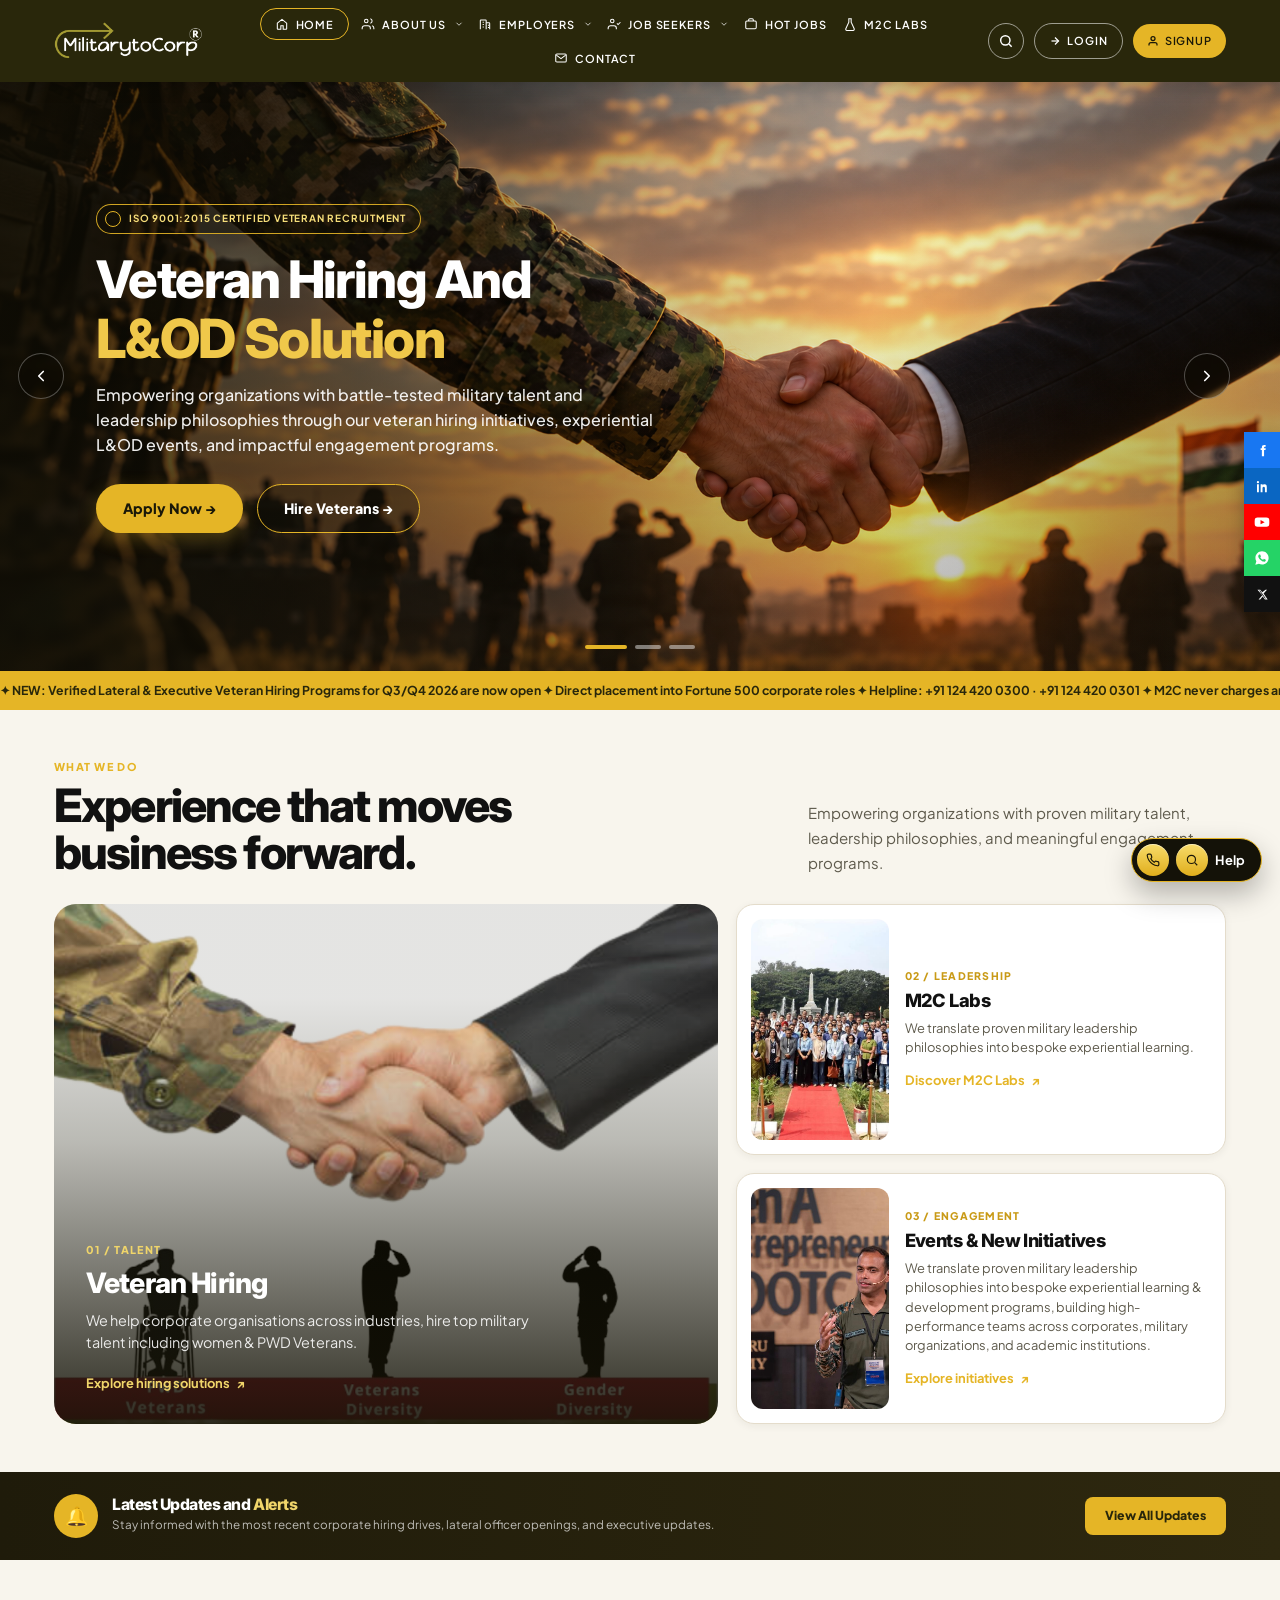
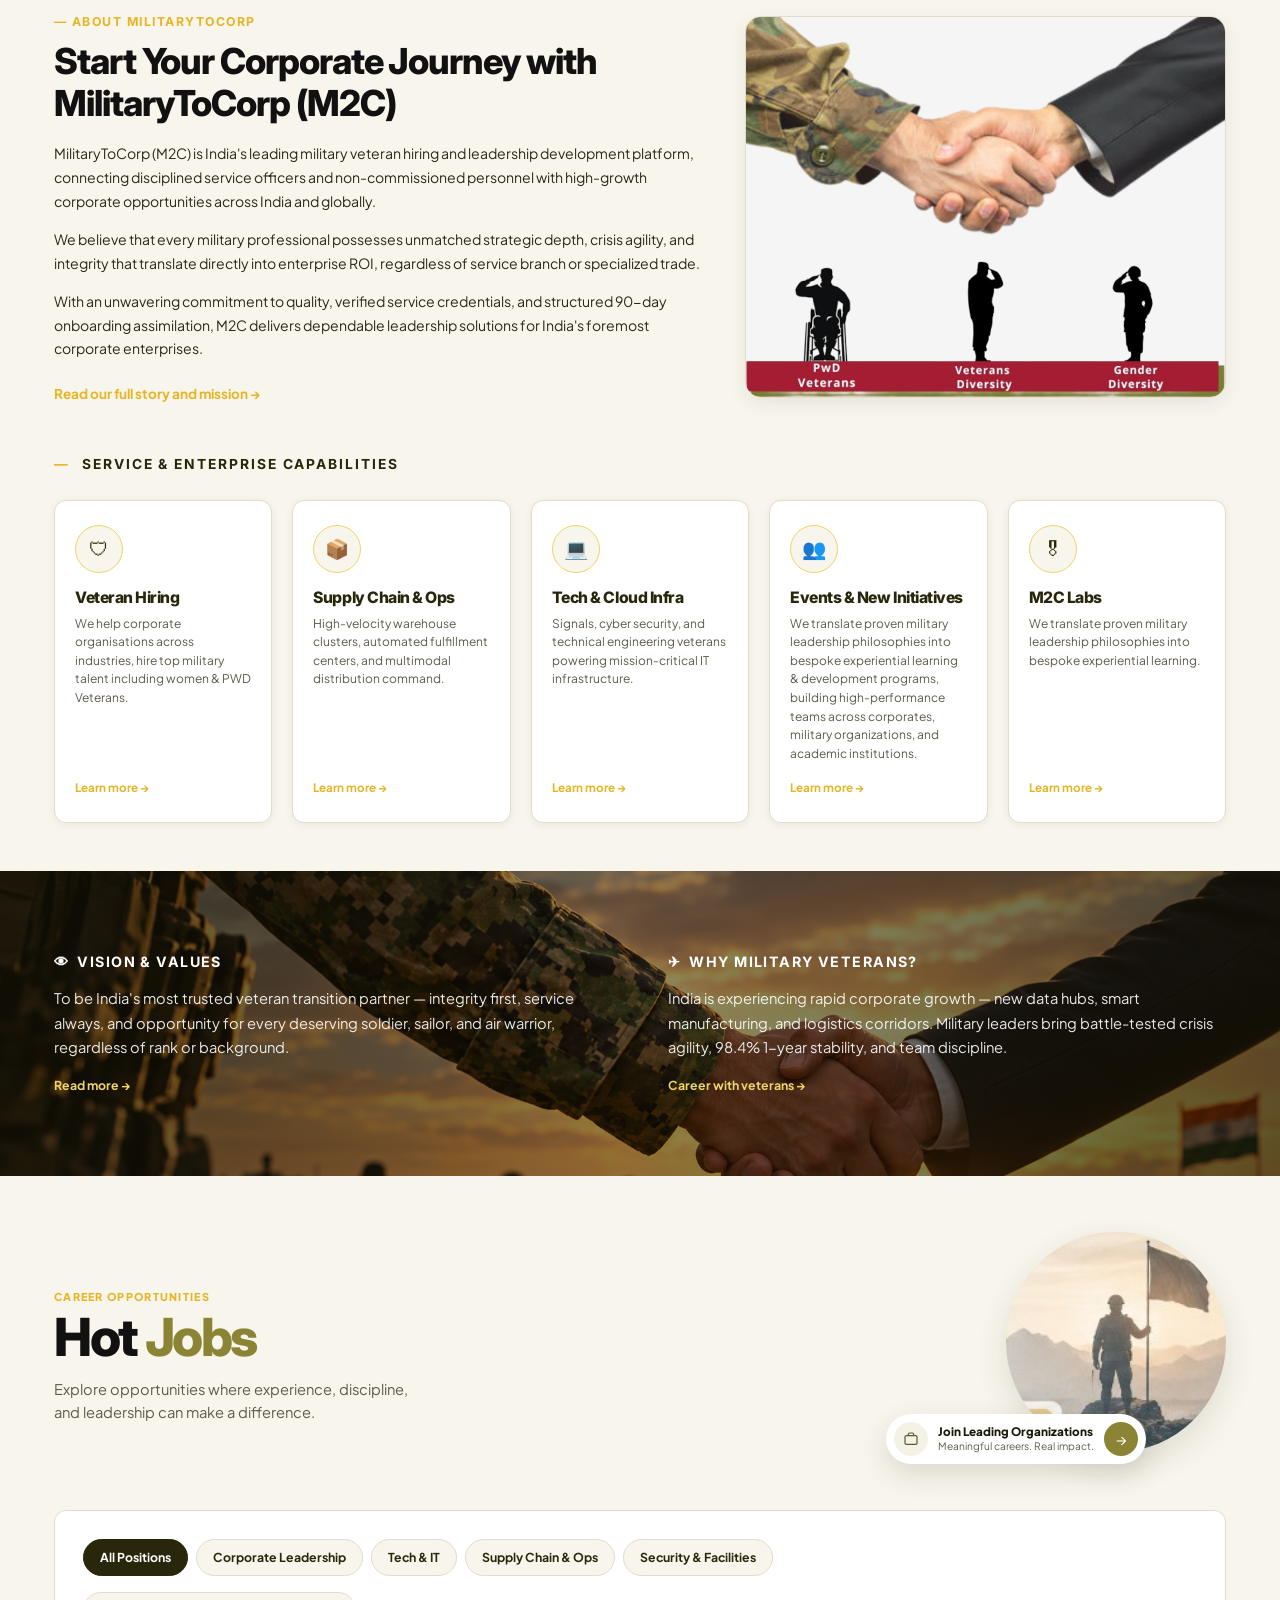
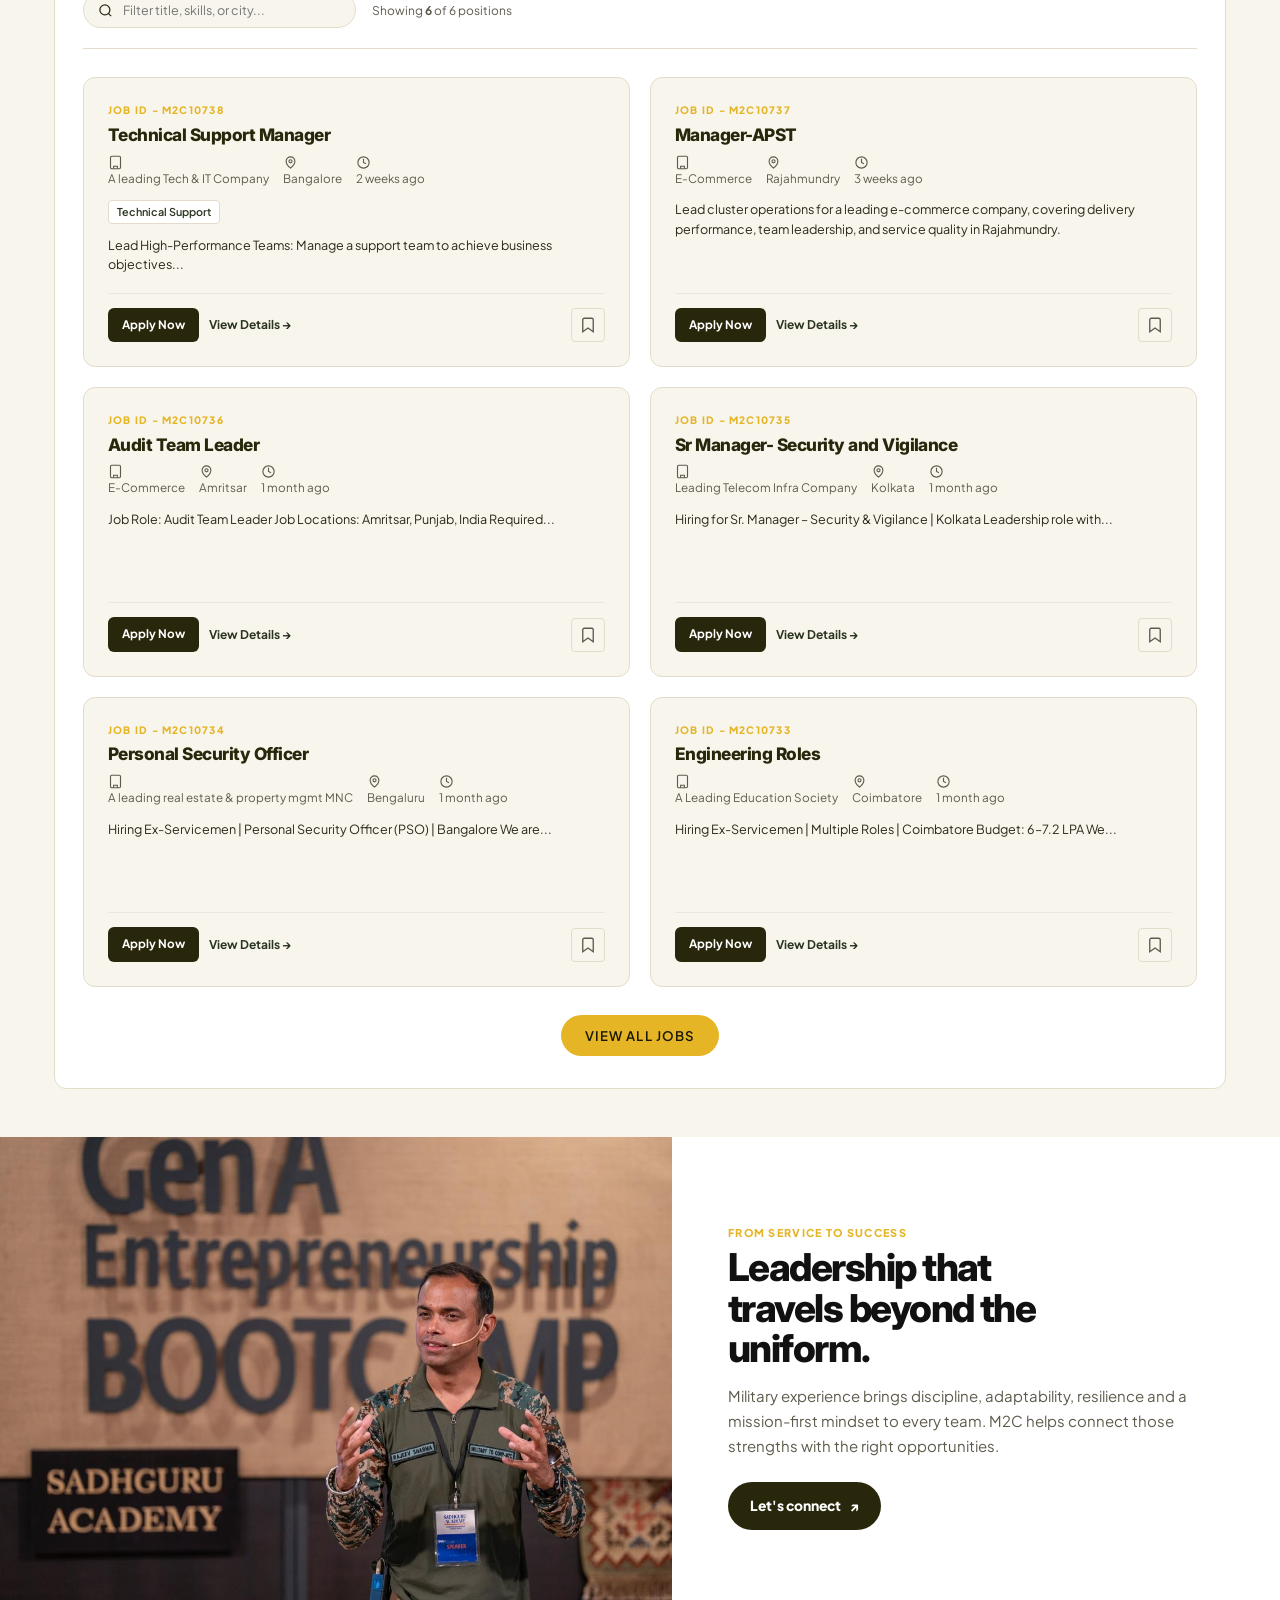
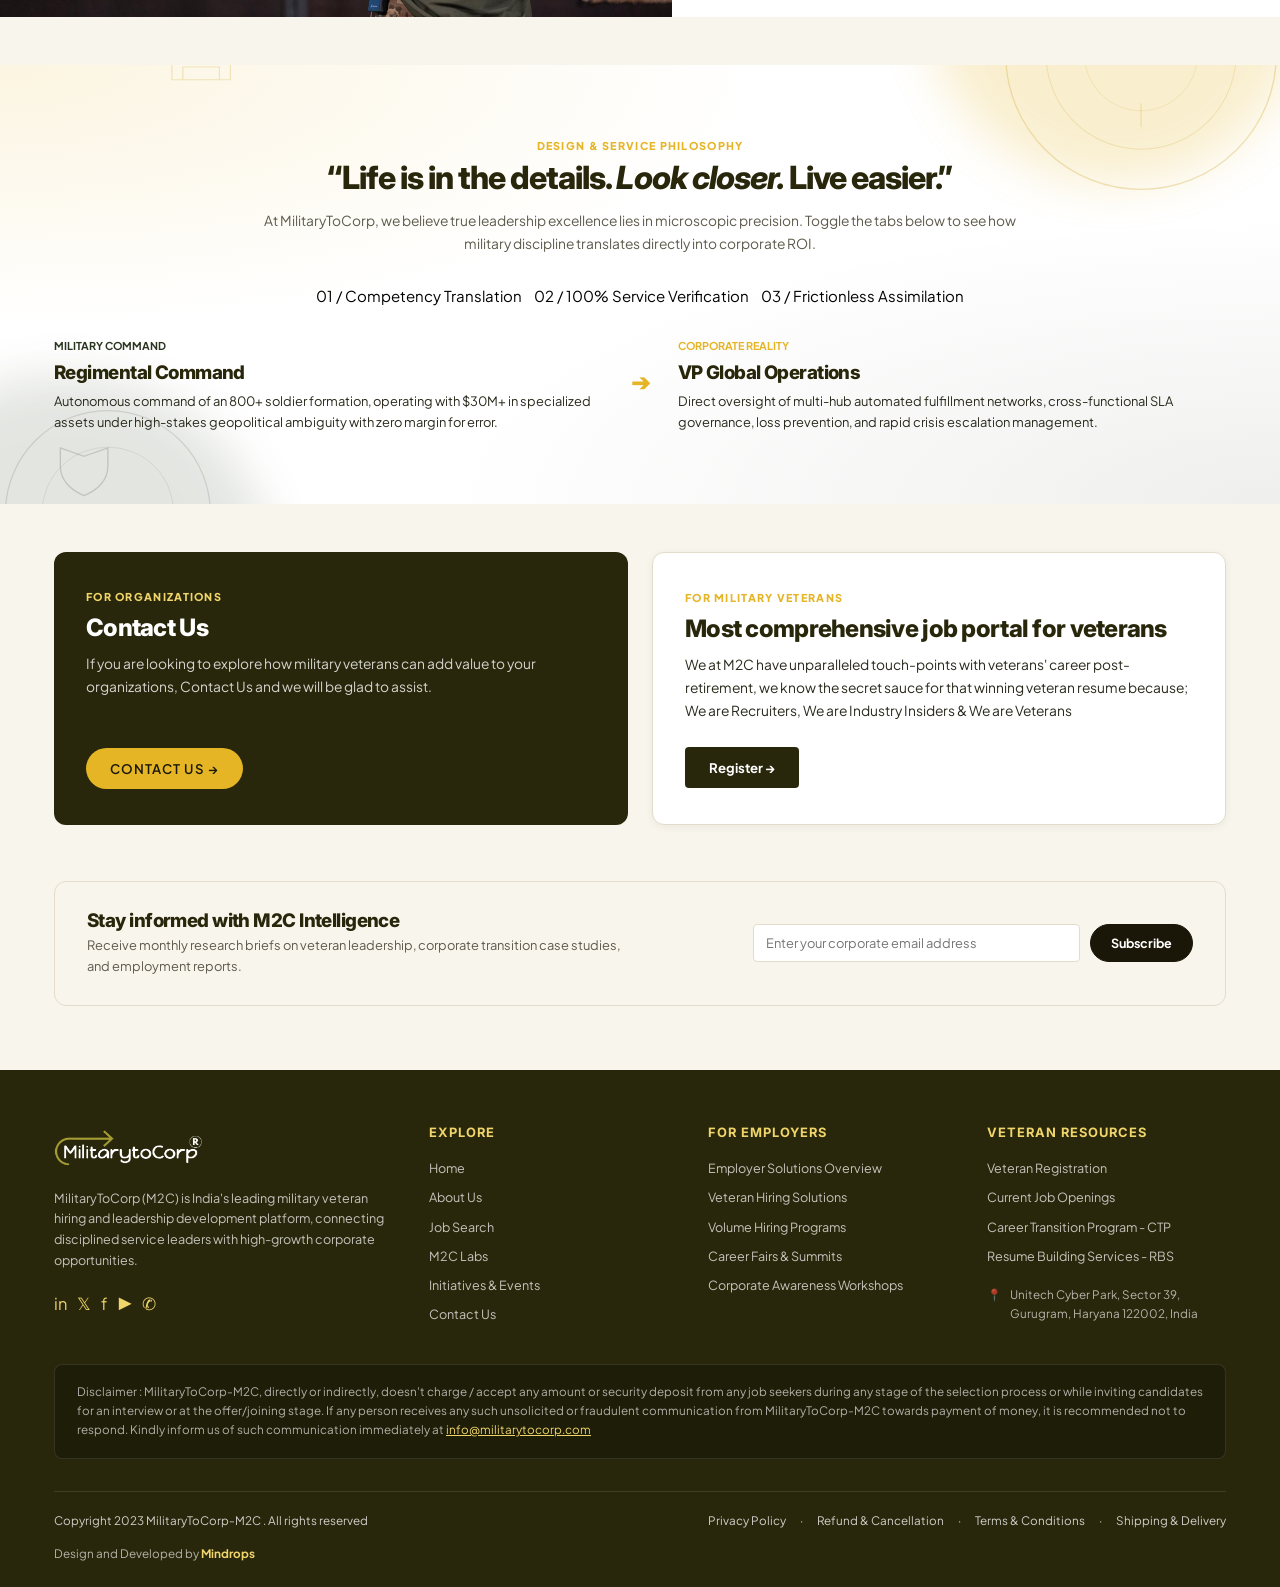
==== commit 33715ac2: "Remove the hero excellence shield component from the homepage and related files to streamline the de" ====
--- a/index.html
+++ b/index.html
@@ -173,15 +173,6 @@
       <img src="assets/GoldenHourMilitaryPartnership.png" alt="Military professional shaking hands with a corporate leader at sunset" class="hero-ref-bg">
       <div class="hero-ref-overlay"></div>
 
-      <div class="hero-excellence-shield">
-        <div class="shield-icon" aria-hidden="true">
-          <svg width="22" height="22" viewBox="0 0 24 24" fill="currentColor"><path d="M21 16v-2l-8-5V3.5a1.5 1.5 0 0 0-3 0V9l-8 5v2l8-2.5V19l-2 1.5V22l3.5-1 3.5 1v-1.5L13 19v-5.5l8 2.5z"/></svg>
-        </div>
-        <div class="shield-number">12+</div>
-        <span class="shield-label">Years of<br>Excellence</span>
-        <div class="shield-stars" aria-hidden="true">★★★</div>
-      </div>
-
       <button type="button" class="hero-carousel-arrow arrow-prev" aria-label="Previous Slide">
         <svg width="18" height="18" viewBox="0 0 24 24" fill="none" stroke="currentColor" stroke-width="2.2" stroke-linecap="round" stroke-linejoin="round"><polyline points="15 18 9 12 15 6"/></svg>
       </button>
--- a/styles.css
+++ b/styles.css
@@ -875,60 +875,6 @@
   padding: 68px 0 84px;
 }
 
-.hero-excellence-shield {
-  position: absolute;
-  top: 22px;
-  right: 72px;
-  width: 112px;
-  background-color: rgba(20, 18, 6, 0.82);
-  border: 1.5px solid var(--bas-gold);
-  border-radius: 3px;
-  padding: 14px 8px 12px;
-  text-align: center;
-  color: #FFFFFF;
-  box-shadow: 0 8px 20px rgba(0, 0, 0, 0.28);
-  z-index: 15;
-}
-
-.shield-icon {
-  display: flex;
-  align-items: center;
-  justify-content: center;
-  color: var(--bas-gold);
-  margin-bottom: 4px;
-}
-
-.shield-icon svg {
-  transform: rotate(32deg);
-}
-
-.shield-number {
-  font-family: var(--font-serif);
-  font-size: 1.85rem;
-  font-weight: 700;
-  color: #FFFFFF;
-  line-height: 1;
-  letter-spacing: 0.01em;
-}
-
-.shield-label {
-  display: block;
-  font-size: 0.58rem;
-  font-weight: 700;
-  letter-spacing: 0.12em;
-  text-transform: uppercase;
-  color: var(--bas-gold-light);
-  margin-top: 6px;
-  line-height: 1.35;
-}
-
-.shield-stars {
-  color: var(--bas-gold);
-  font-size: 0.72rem;
-  letter-spacing: 3px;
-  margin-top: 6px;
-}
-
 .hero-carousel-arrow {
   position: absolute;
   top: 50%;
@@ -1127,7 +1073,6 @@
     padding: 48px 0 72px;
   }
 
-  .hero-excellence-shield,
   .hero-carousel-arrow {
     display: none;
   }
@@ -3556,7 +3501,6 @@
   .hero-line-brand,
   .hero-ref-tagline,
   .hero-cta-row,
-  .hero-excellence-shield,
   .offer-top > *,
   .offer-feature,
   .offer-card,
@@ -3598,7 +3542,6 @@
   .hero-line-brand,
   .hero-ref-tagline,
   .hero-cta-row,
-  .hero-excellence-shield,
   .offer-top > *,
   .offer-feature,
   .offer-card,
@@ -3645,7 +3588,6 @@
     .hero-line-brand,
     .hero-ref-tagline,
     .hero-cta-row,
-    .hero-excellence-shield,
     .offer-top > *,
     .offer-feature,
     .offer-card,
